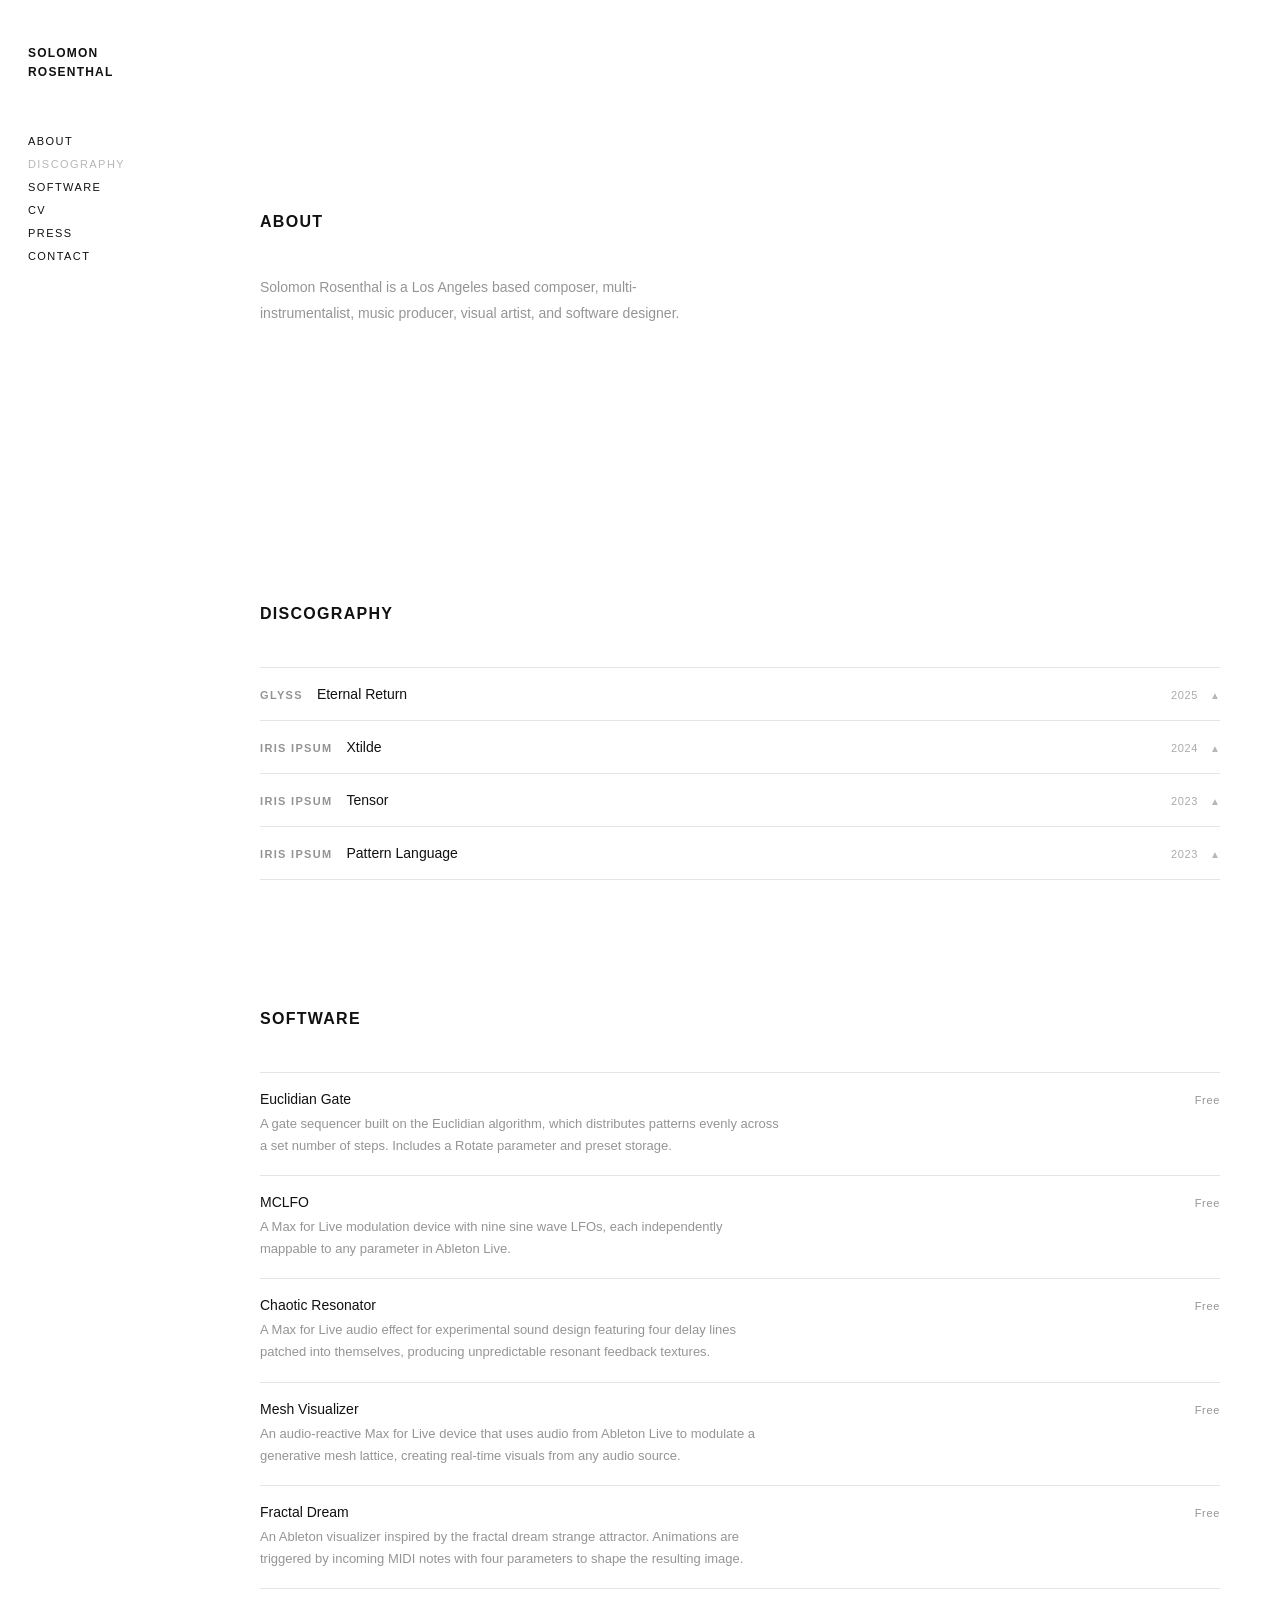
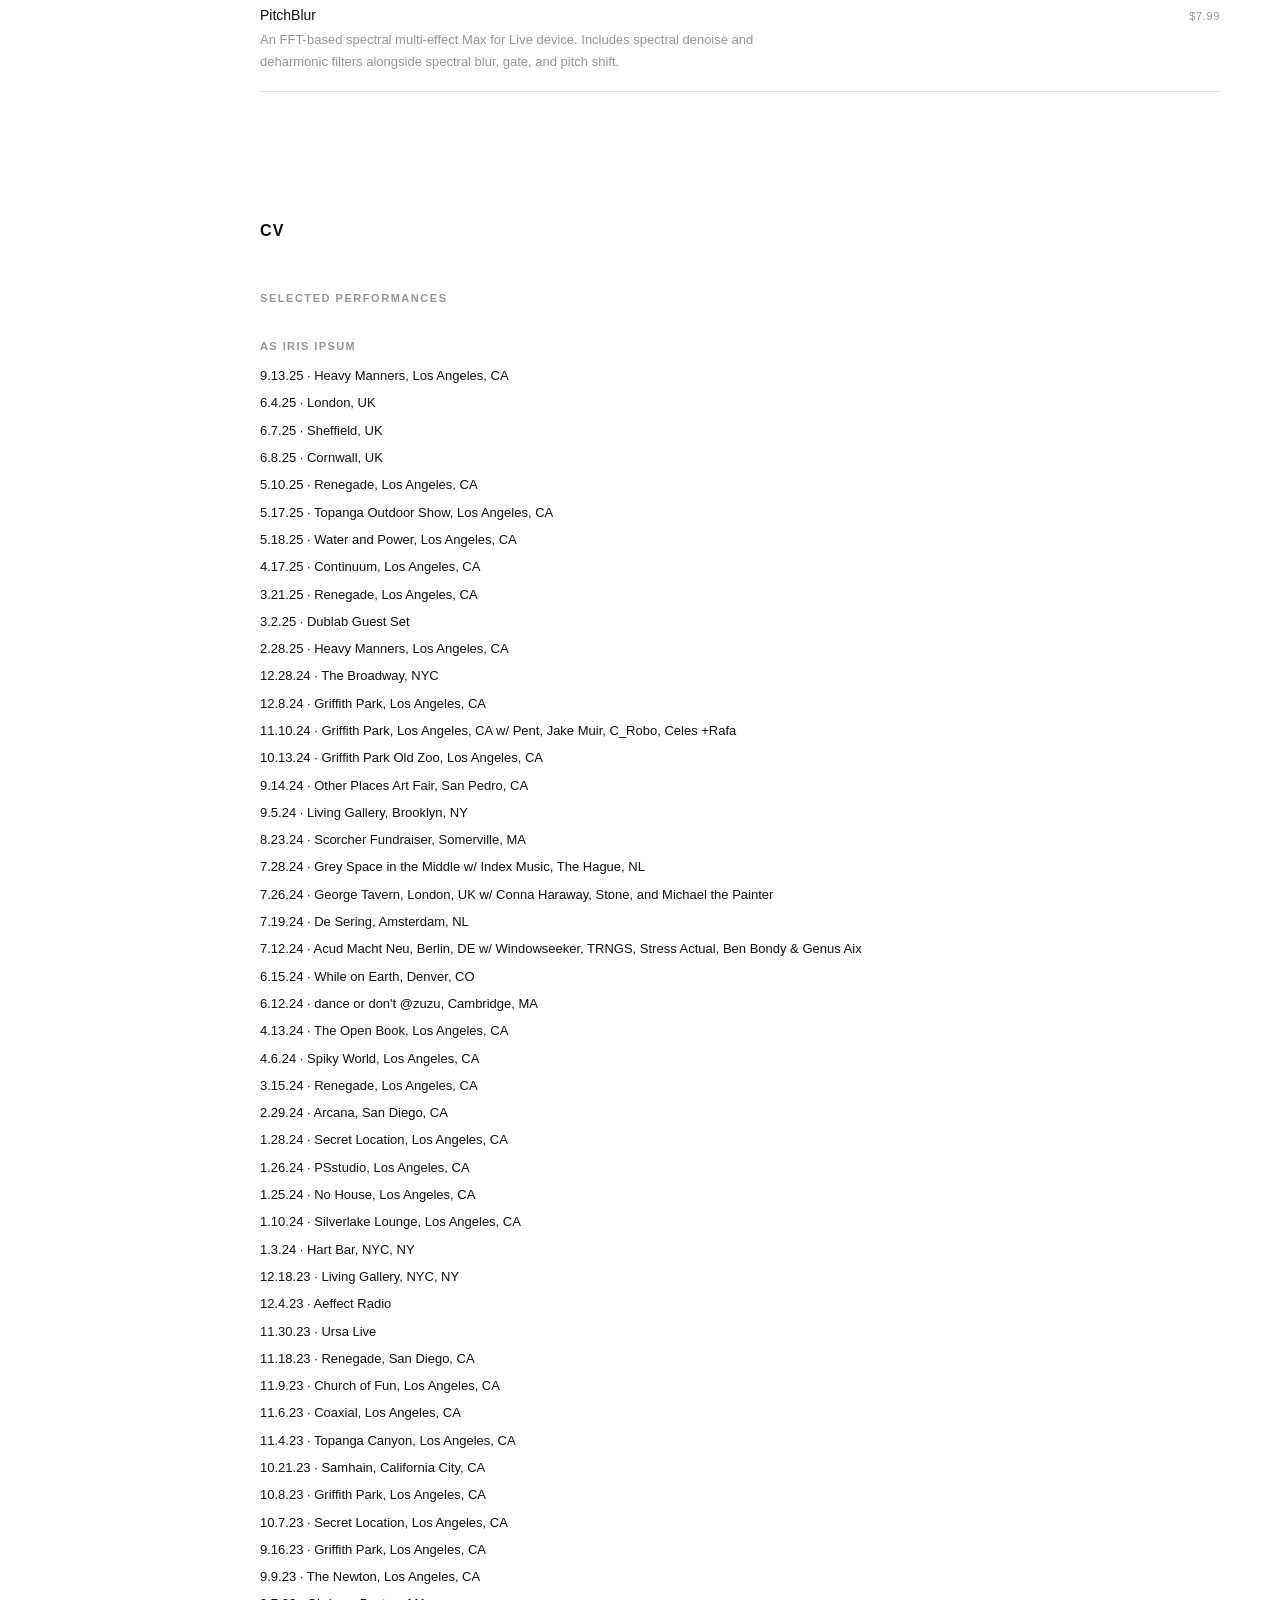
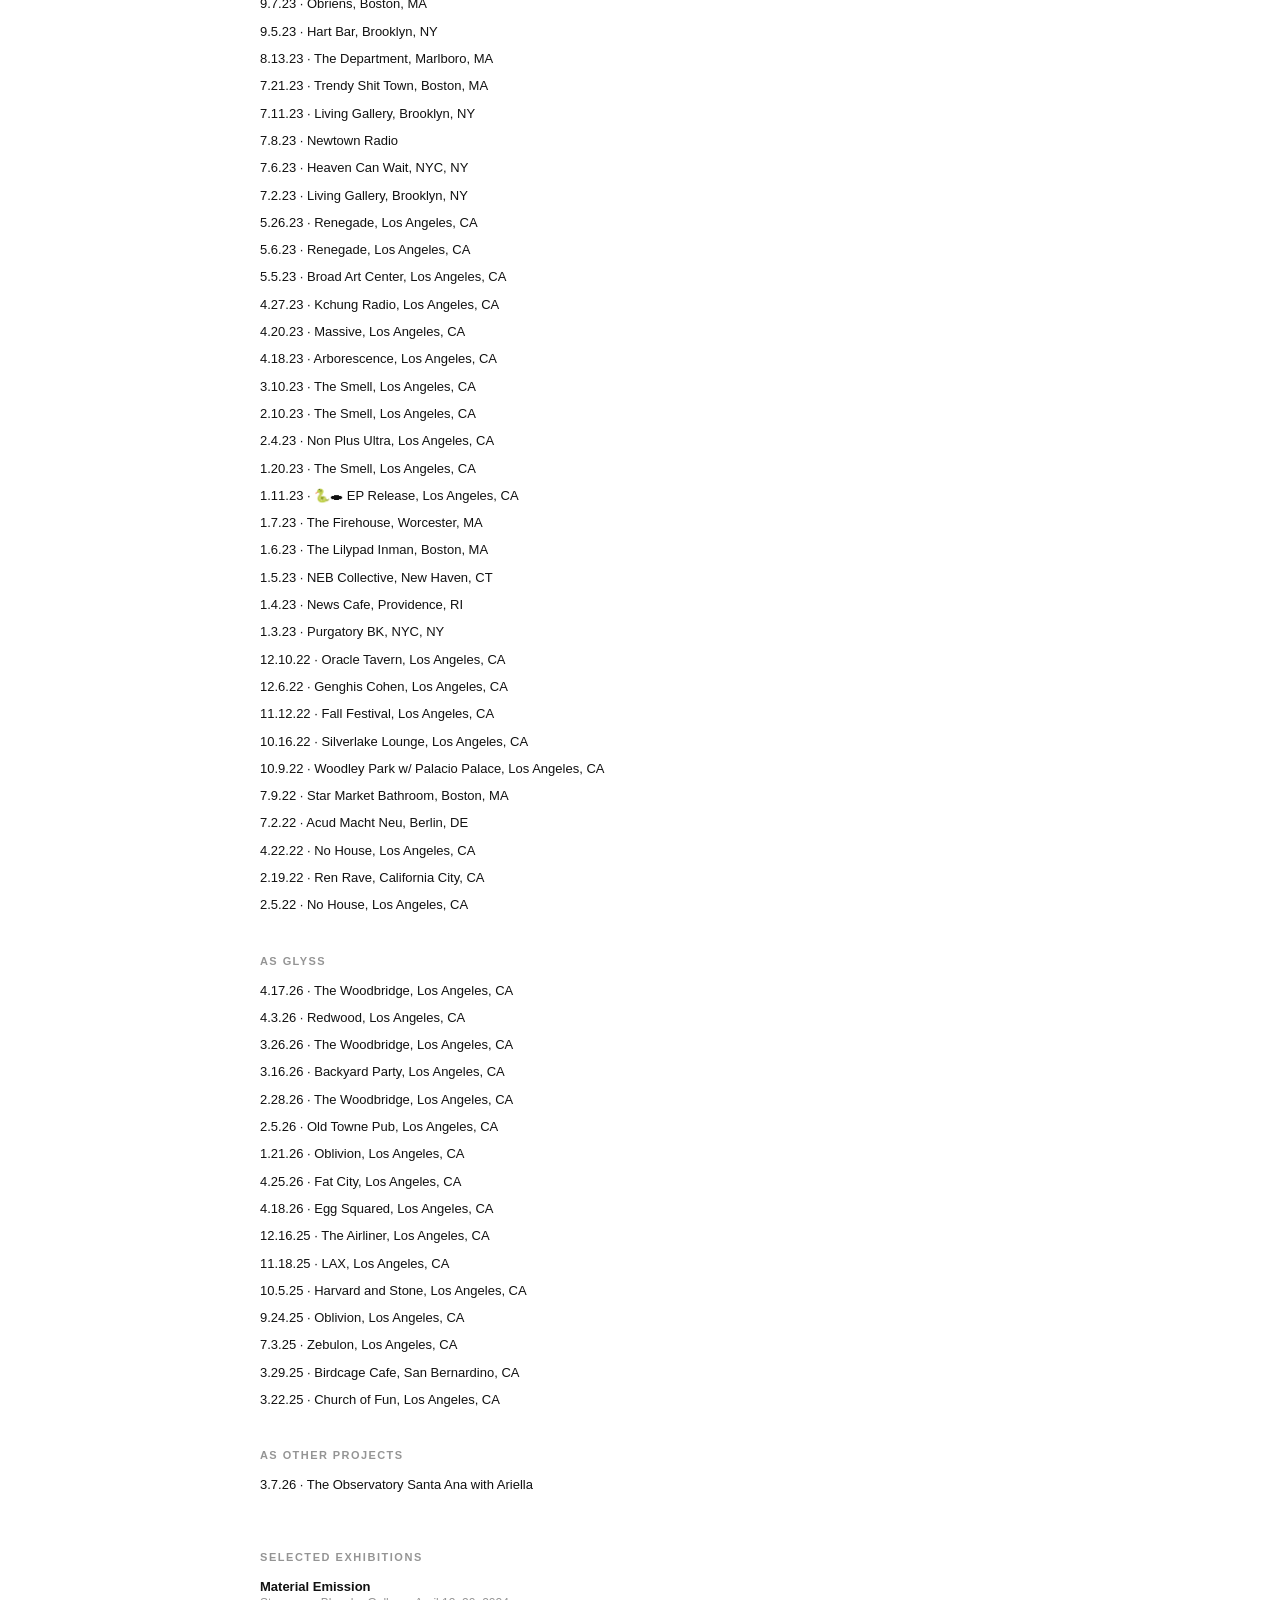
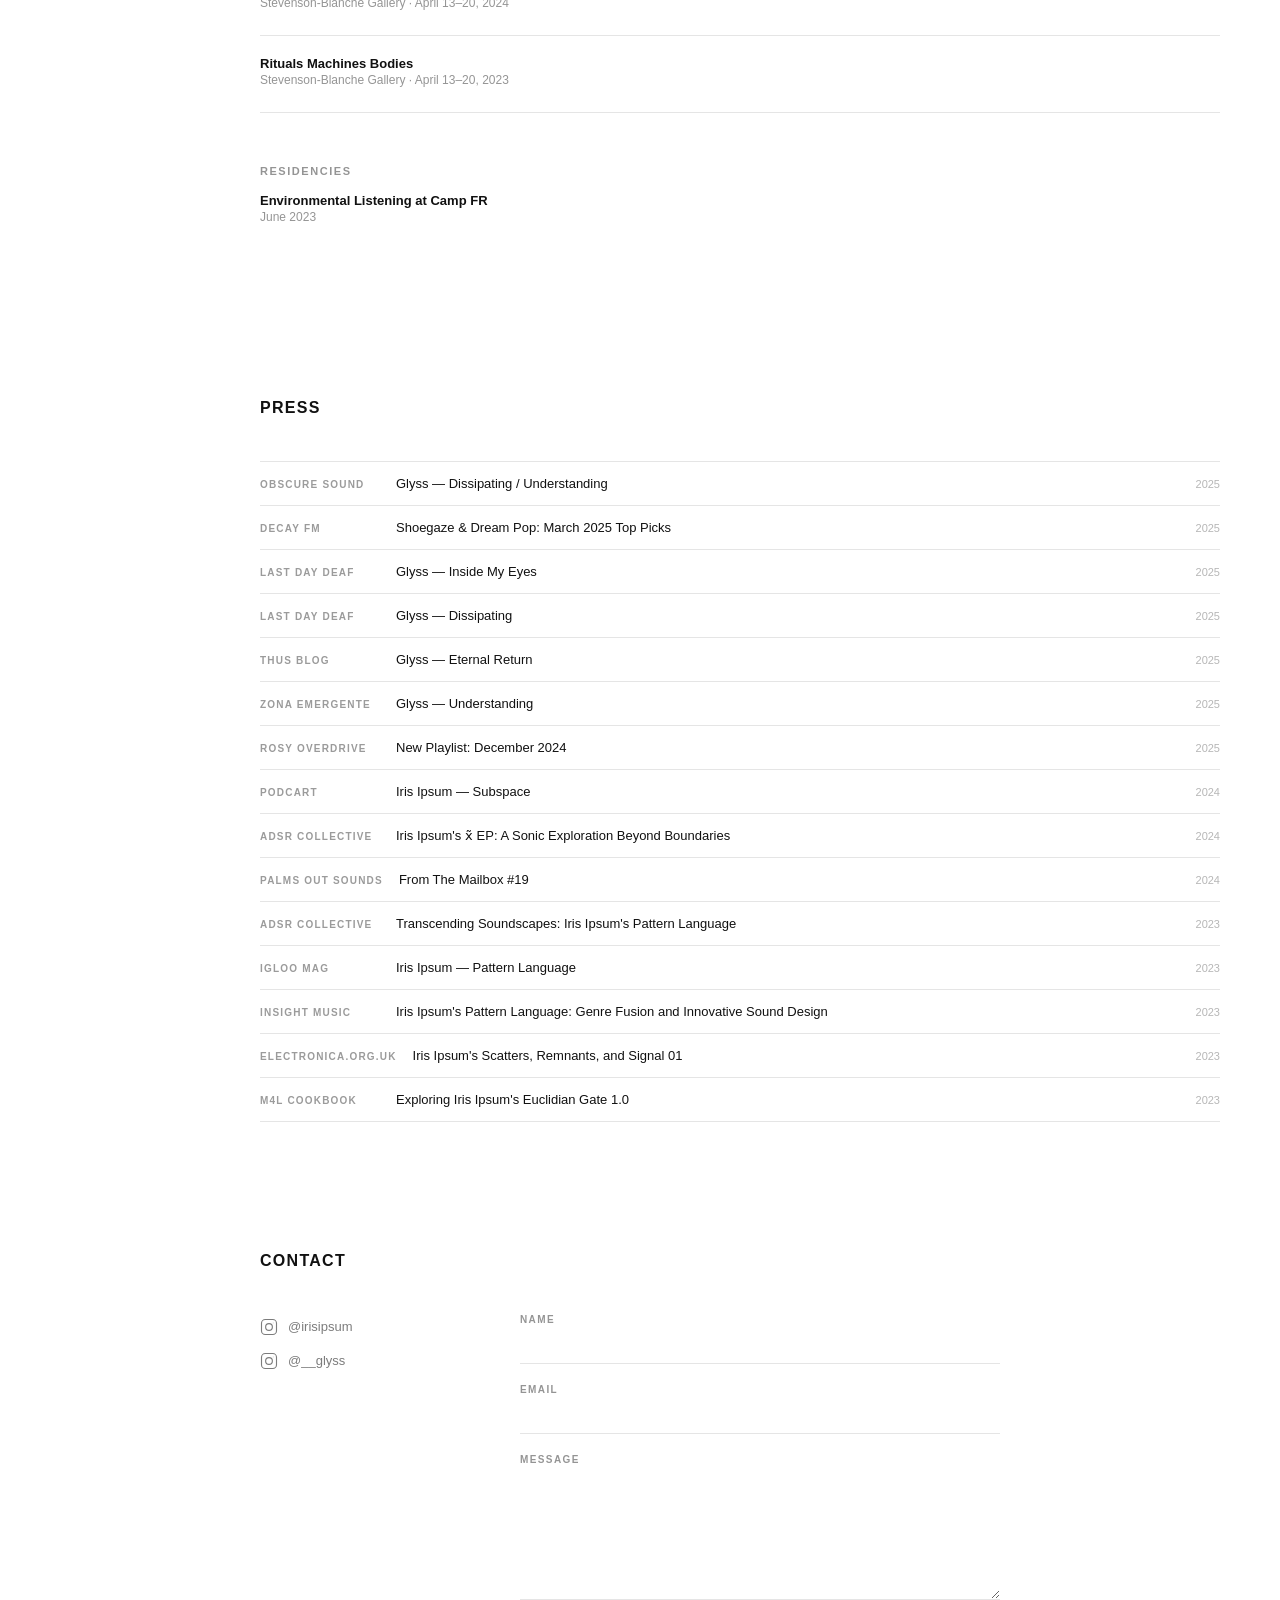
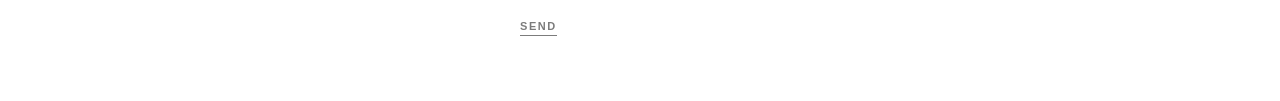
==== index.html @ 181a518e "Initial commit" ====
<!DOCTYPE html>
<html lang="en">
<head>
    <meta charset="UTF-8">
    <meta name="viewport" content="width=device-width, initial-scale=1.0">
    <title>Solomon Rosenthal</title>
    <link rel="stylesheet" href="style.css">
    <script src="https://cdnjs.cloudflare.com/ajax/libs/three.js/r128/three.min.js"></script>
    <script src="https://gumroad.com/js/gumroad.js" defer></script>
</head>
<body>

<div class="site">

    <!-- ── SIDEBAR ──────────────────────────────────── -->
    <aside class="sidebar">
        <div class="site-title">
            <a href="#home">Solomon<br>Rosenthal</a>
        </div>
        <nav class="site-nav">
            <a href="#home">About</a>
            <a href="#discography">Discography</a>
            <a href="#software">Software</a>
            <a href="#cv">CV</a>
            <a href="#press">Press</a>
            <a href="#contact">Contact</a>
        </nav>
    </aside>

    <!-- ── MAIN CONTENT ─────────────────────────────── -->
    <main class="content">

        <!-- HOME / ABOUT ────────────────────────────── -->
        <section id="home" class="section">
            <div class="home-intro">
                <span class="page-label">About</span>
                <p>Solomon Rosenthal is a Los Angeles based composer, multi-instrumentalist, music producer, visual artist, and software designer.</p>
            </div>
        </section>

        <!-- DISCOGRAPHY ──────────────────────────────── -->
        <section id="discography" class="section">
            <span class="page-label">Discography</span>

            <!--
            ═══════════════════════════════════════════════
              RELEASES
              ─────────────────────────────────────────────
              To add a release: copy one <li> block and
              update artist, title, year, and platform hrefs.
            ═══════════════════════════════════════════════ -->
            <ul class="release-list" id="release-list"></ul>
        </section>

        <!-- ARTWORK (commented out — re-enable when ready) -->
        <!--
        <section id="artwork" class="section">
            <span class="page-label">Artwork</span>
            <div id="gallery-container"></div>
        </section>
        -->

        <!-- SOFTWARE ─────────────────────────────────── -->
        <!--
        ═══════════════════════════════════════════════
          SOFTWARE / PLUGINS
          ─────────────────────────────────────────────
          To add a plugin: copy one <li> block and fill
          in the name, description, price, and Gumroad href.
          Price: use "Free" or "$X.XX"
        ═══════════════════════════════════════════════ -->
        <section id="software" class="section">
            <span class="page-label">Software</span>

            <ul class="product-list">
                <li class="product-item">
                    <div class="product-row">
                        <a class="product-link product-link-external" href="https://irisdevices.gumroad.com/l/euclidiangate" target="_blank" rel="noopener">Euclidian Gate</a>
                        <span class="product-price">Free</span>
                    </div>
                    <p class="product-desc">A gate sequencer built on the Euclidian algorithm, which distributes patterns evenly across a set number of steps. Includes a Rotate parameter and preset storage.</p>
                </li>
                <li class="product-item">
                    <div class="product-row">
                        <a class="product-link product-link-external" href="https://irisdevices.gumroad.com/l/MCLFO" target="_blank" rel="noopener">MCLFO</a>
                        <span class="product-price">Free</span>
                    </div>
                    <p class="product-desc">A Max for Live modulation device with nine sine wave LFOs, each independently mappable to any parameter in Ableton Live.</p>
                </li>
                <li class="product-item">
                    <div class="product-row">
                        <a class="product-link product-link-external" href="https://irisdevices.gumroad.com/l/chaoticresonator" target="_blank" rel="noopener">Chaotic Resonator</a>
                        <span class="product-price">Free</span>
                    </div>
                    <p class="product-desc">A Max for Live audio effect for experimental sound design featuring four delay lines patched into themselves, producing unpredictable resonant feedback textures.</p>
                </li>
                <li class="product-item">
                    <div class="product-row">
                        <a class="product-link product-link-external" href="https://irisdevices.gumroad.com/l/meshvisualizer" target="_blank" rel="noopener">Mesh Visualizer</a>
                        <span class="product-price">Free</span>
                    </div>
                    <p class="product-desc">An audio-reactive Max for Live device that uses audio from Ableton Live to modulate a generative mesh lattice, creating real-time visuals from any audio source.</p>
                </li>
                <li class="product-item">
                    <div class="product-row">
                        <a class="product-link product-link-external" href="https://irisdevices.gumroad.com/l/fractaldream" target="_blank" rel="noopener">Fractal Dream</a>
                        <span class="product-price">Free</span>
                    </div>
                    <p class="product-desc">An Ableton visualizer inspired by the fractal dream strange attractor. Animations are triggered by incoming MIDI notes with four parameters to shape the resulting image.</p>
                </li>
                <li class="product-item">
                    <div class="product-row">
                        <a class="product-link product-link-external" href="https://irisdevices.gumroad.com/l/pitchblur" target="_blank" rel="noopener">PitchBlur</a>
                        <span class="product-price">$7.99</span>
                    </div>
                    <p class="product-desc">An FFT-based spectral multi-effect Max for Live device. Includes spectral denoise and deharmonic filters alongside spectral blur, gate, and pitch shift.</p>
                </li>
            </ul>
        </section>

        <!-- CV ───────────────────────────────────────── -->
        <section id="cv" class="section">
            <span class="page-label">CV</span>

            <!-- EDUCATION (commented out — re-enable when ready) -->
            <!--
            <h2>Education</h2>
            <div class="cv-entry">
                <div class="cv-entry-head">California Institute of the Arts</div>
                <div class="cv-entry-sub">Valencia, CA · 2021–2025</div>
                <div class="cv-entry-body">Music Technology, Interaction, Intelligence and Design + Fine Art Double Major BFA</div>
            </div>
            -->

            <!-- WORK EXPERIENCE (commented out — re-enable when ready) -->
            <!--
            <h2>Work Experience</h2>
            <div class="cv-entry">
                <div class="cv-entry-head">California Institute of the Arts — Teaching Assistant</div>
                <div class="cv-entry-sub">September 2023 – Present</div>
                <div class="cv-entry-body">Assisted professors and taught classes related to music production, programming, and electrical engineering including Intro to Sound Production, Interface Design, and Intro to Computer Music.</div>
            </div>
            <div class="cv-entry">
                <div class="cv-entry-head">Oakwood Secondary School — Teacher</div>
                <div class="cv-entry-sub">September 2022 – January 2024</div>
                <div class="cv-entry-body">Taught two classes, Experiments in Audio-Visual Art and Electronic Music Making, with topics including Ableton Live production, video art, and electronics engineering.</div>
            </div>
            <div class="cv-entry">
                <div class="cv-entry-head">Iris Ipsum — Founder</div>
                <div class="cv-entry-sub">January 2020 – Present</div>
                <div class="cv-entry-body">Freelance audio programming and electrical engineering for audio software and hardware, with over 6,000 sales worldwide.</div>
            </div>
            <div class="cv-entry">
                <div class="cv-entry-head">Maryann Thompson Architects — Design Assistant</div>
                <div class="cv-entry-sub">January 2019 – September 2021</div>
                <div class="cv-entry-body">Aided in design for various architectural projects including the Brighton Community Pool and Olin College of Engineering President's Housing.</div>
            </div>
            -->


            <!-- SKILLS (commented out — re-enable when ready) -->
            <!--
            <h2>Skills</h2>
            <ul class="skills-list">
                <li>Music Production, Mixing and Mastering</li>
                <li>Audio Software Development with Max-MSP and C++ JUCE</li>
                <li>Web Development with HTML, CSS, and JavaScript</li>
                <li>Graphic Design and Media Development</li>
                <li>Embedded Electronics Engineering</li>
                <li>Architectural Design</li>
                <li>Digital Fabrication</li>
                <li>Construction</li>
                <li>MIG Welding</li>
                <li>Computer Aided Design (CAD)</li>
            </ul>
            -->

            <!-- PERFORMANCES -->
            <!--
            ═══════════════════════════════════════════════
              SELECTED PERFORMANCES
              ─────────────────────────────────────────────
              Three sub-groups: As Iris Ipsum / As Glyss /
              As Other Projects.
              To add a date: add a new <li> under the
              correct group. Format: MM.DD.YY · Venue, City
              To move entries between groups, cut/paste <li>s.
            ═══════════════════════════════════════════════ -->
            <h2>Selected Performances</h2>

            <!-- ── As Iris Ipsum ─────────────────────── -->
            <h3 class="perf-group-label">As Iris Ipsum</h3>
            <ul class="perf-list">
                <li>9.13.25 · Heavy Manners, Los Angeles, CA</li>
                <li>6.4.25 · London, UK</li>
                <li>6.7.25 · Sheffield, UK</li>
                <li>6.8.25 · Cornwall, UK</li>
                <li>5.10.25 · Renegade, Los Angeles, CA</li>
                <li>5.17.25 · Topanga Outdoor Show, Los Angeles, CA</li>
                <li>5.18.25 · Water and Power, Los Angeles, CA</li>
                <li>4.17.25 · Continuum, Los Angeles, CA</li>
                <li>3.21.25 · Renegade, Los Angeles, CA</li>
                <li>3.2.25 · Dublab Guest Set</li>
                <li>2.28.25 · Heavy Manners, Los Angeles, CA</li>
                <li>12.28.24 · The Broadway, NYC</li>
                <li>12.8.24 · Griffith Park, Los Angeles, CA</li>
                <li>11.10.24 · Griffith Park, Los Angeles, CA w/ Pent, Jake Muir, C_Robo, Celes +Rafa</li>
                <li>10.13.24 · Griffith Park Old Zoo, Los Angeles, CA</li>
                <li>9.14.24 · Other Places Art Fair, San Pedro, CA</li>
                <li>9.5.24 · Living Gallery, Brooklyn, NY</li>
                <li>8.23.24 · Scorcher Fundraiser, Somerville, MA</li>
                <li>7.28.24 · Grey Space in the Middle w/ Index Music, The Hague, NL</li>
                <li>7.26.24 · George Tavern, London, UK w/ Conna Haraway, Stone, and Michael the Painter</li>
                <li>7.19.24 · De Sering, Amsterdam, NL</li>
                <li>7.12.24 · Acud Macht Neu, Berlin, DE w/ Windowseeker, TRNGS, Stress Actual, Ben Bondy &amp; Genus Aix</li>
                <li>6.15.24 · While on Earth, Denver, CO</li>
                <li>6.12.24 · dance or don't @zuzu, Cambridge, MA</li>
                <li>4.13.24 · The Open Book, Los Angeles, CA</li>
                <li>4.6.24 · Spiky World, Los Angeles, CA</li>
                <li>3.15.24 · Renegade, Los Angeles, CA</li>
                <li>2.29.24 · Arcana, San Diego, CA</li>
                <li>1.28.24 · Secret Location, Los Angeles, CA</li>
                <li>1.26.24 · PSstudio, Los Angeles, CA</li>
                <li>1.25.24 · No House, Los Angeles, CA</li>
                <li>1.10.24 · Silverlake Lounge, Los Angeles, CA</li>
                <li>1.3.24 · Hart Bar, NYC, NY</li>
                <li>12.18.23 · Living Gallery, NYC, NY</li>
                <li>12.4.23 · Aeffect Radio</li>
                <li>11.30.23 · Ursa Live</li>
                <li>11.18.23 · Renegade, San Diego, CA</li>
                <li>11.9.23 · Church of Fun, Los Angeles, CA</li>
                <li>11.6.23 · Coaxial, Los Angeles, CA</li>
                <li>11.4.23 · Topanga Canyon, Los Angeles, CA</li>
                <li>10.21.23 · Samhain, California City, CA</li>
                <li>10.8.23 · Griffith Park, Los Angeles, CA</li>
                <li>10.7.23 · Secret Location, Los Angeles, CA</li>
                <li>9.16.23 · Griffith Park, Los Angeles, CA</li>
                <li>9.9.23 · The Newton, Los Angeles, CA</li>
                <li>9.7.23 · Obriens, Boston, MA</li>
                <li>9.5.23 · Hart Bar, Brooklyn, NY</li>
                <li>8.13.23 · The Department, Marlboro, MA</li>
                <li>7.21.23 · Trendy Shit Town, Boston, MA</li>
                <li>7.11.23 · Living Gallery, Brooklyn, NY</li>
                <li>7.8.23 · Newtown Radio</li>
                <li>7.6.23 · Heaven Can Wait, NYC, NY</li>
                <li>7.2.23 · Living Gallery, Brooklyn, NY</li>
                <li>5.26.23 · Renegade, Los Angeles, CA</li>
                <li>5.6.23 · Renegade, Los Angeles, CA</li>
                <li>5.5.23 · Broad Art Center, Los Angeles, CA</li>
                <li>4.27.23 · Kchung Radio, Los Angeles, CA</li>
                <li>4.20.23 · Massive, Los Angeles, CA</li>
                <li>4.18.23 · Arborescence, Los Angeles, CA</li>
                <li>3.10.23 · The Smell, Los Angeles, CA</li>
                <li>2.10.23 · The Smell, Los Angeles, CA</li>
                <li>2.4.23 · Non Plus Ultra, Los Angeles, CA</li>
                <li>1.20.23 · The Smell, Los Angeles, CA</li>
                <li>1.11.23 · 🐍🕳 EP Release, Los Angeles, CA</li>
                <li>1.7.23 · The Firehouse, Worcester, MA</li>
                <li>1.6.23 · The Lilypad Inman, Boston, MA</li>
                <li>1.5.23 · NEB Collective, New Haven, CT</li>
                <li>1.4.23 · News Cafe, Providence, RI</li>
                <li>1.3.23 · Purgatory BK, NYC, NY</li>
                <li>12.10.22 · Oracle Tavern, Los Angeles, CA</li>
                <li>12.6.22 · Genghis Cohen, Los Angeles, CA</li>
                <li>11.12.22 · Fall Festival, Los Angeles, CA</li>
                <li>10.16.22 · Silverlake Lounge, Los Angeles, CA</li>
                <li>10.9.22 · Woodley Park w/ Palacio Palace, Los Angeles, CA</li>
                <li>7.9.22 · Star Market Bathroom, Boston, MA</li>
                <li>7.2.22 · Acud Macht Neu, Berlin, DE</li>
                <li>4.22.22 · No House, Los Angeles, CA</li>
                <li>2.19.22 · Ren Rave, California City, CA</li>
                <li>2.5.22 · No House, Los Angeles, CA</li>
            </ul>

            <!-- ── As Glyss ──────────────────────────── -->
            <h3 class="perf-group-label">As Glyss</h3>
            <ul class="perf-list">
                <li>4.17.26 · The Woodbridge, Los Angeles, CA</li>
                <li>4.3.26 · Redwood, Los Angeles, CA</li>
                <li>3.26.26 · The Woodbridge, Los Angeles, CA</li>
                <li>3.16.26 · Backyard Party, Los Angeles, CA</li>
                <li>2.28.26 · The Woodbridge, Los Angeles, CA</li>
                <li>2.5.26 · Old Towne Pub, Los Angeles, CA</li>
                <li>1.21.26 · Oblivion, Los Angeles, CA</li>
                <li>4.25.26 · Fat City, Los Angeles, CA</li>
                <li>4.18.26 · Egg Squared, Los Angeles, CA</li>
                <li>12.16.25 · The Airliner, Los Angeles, CA</li>
                <li>11.18.25 · LAX, Los Angeles, CA</li>
                <li>10.5.25 · Harvard and Stone, Los Angeles, CA</li>
                <li>9.24.25 · Oblivion, Los Angeles, CA</li>
                <li>7.3.25 · Zebulon, Los Angeles, CA</li>
                <li>3.29.25 · Birdcage Cafe, San Bernardino, CA</li>
                <li>3.22.25 · Church of Fun, Los Angeles, CA</li>
            </ul>

            <!-- ── As Other Projects ─────────────────── -->
            <h3 class="perf-group-label">As Other Projects</h3>
            <ul class="perf-list">
                <li>3.7.26 · The Observatory Santa Ana with Ariella</li>
            </ul>


            <!-- EXHIBITIONS -->
            <h2>Selected Exhibitions</h2>
            <div class="cv-entry">
                <div class="cv-entry-head">Material Emission</div>
                <div class="cv-entry-sub">Stevenson-Blanche Gallery · April 13–20, 2024</div>
            </div>
            <div class="cv-entry">
                <div class="cv-entry-head">Rituals Machines Bodies</div>
                <div class="cv-entry-sub">Stevenson-Blanche Gallery · April 13–20, 2023</div>
            </div>

            <!-- RESIDENCIES -->
            <h2>Residencies</h2>
            <div class="cv-entry">
                <div class="cv-entry-head">Environmental Listening at Camp FR</div>
                <div class="cv-entry-sub">June 2023</div>
            </div>
        </section>

        <!-- PRESS ────────────────────────────────────── -->
        <section id="press" class="section">
            <span class="page-label">Press</span>

            <!--
            ═══════════════════════════════════════════════
              PRESS ITEMS
              ─────────────────────────────────────────────
              To add a press item: add an object to the
              pressItems array in the <script> below.
            ═══════════════════════════════════════════════ -->
            <ul class="press-list" id="press-list"></ul>
        </section>

        <!-- CONTACT ──────────────────────────────────── -->
        <section id="contact" class="section">
            <span class="page-label">Contact</span>

            <div class="contact-layout">

                <!-- Social links -->
                <div class="contact-social">
                    <a class="social-link" href="https://www.instagram.com/irisipsum" target="_blank" rel="noopener">
                        <svg class="social-icon" viewBox="0 0 24 24" fill="none" stroke="currentColor" stroke-width="1.5" stroke-linecap="round" stroke-linejoin="round" aria-hidden="true">
                            <rect x="2" y="2" width="20" height="20" rx="5" ry="5"/>
                            <circle cx="12" cy="12" r="4.5"/>
                            <circle cx="17.5" cy="6.5" r="0.5" fill="currentColor" stroke="none"/>
                        </svg>
                        <span>@irisipsum</span>
                    </a>
                    <a class="social-link" href="https://www.instagram.com/__glyss" target="_blank" rel="noopener">
                        <svg class="social-icon" viewBox="0 0 24 24" fill="none" stroke="currentColor" stroke-width="1.5" stroke-linecap="round" stroke-linejoin="round" aria-hidden="true">
                            <rect x="2" y="2" width="20" height="20" rx="5" ry="5"/>
                            <circle cx="12" cy="12" r="4.5"/>
                            <circle cx="17.5" cy="6.5" r="0.5" fill="currentColor" stroke="none"/>
                        </svg>
                        <span>@__glyss</span>
                    </a>
                </div>

                <!-- Contact form -->
                <!--
                ═══════════════════════════════════════════════
                  CONTACT FORM
                  ─────────────────────────────────────────────
                  Uses Formspree for submission. Replace
                  YOUR_FORM_ID with your ID from formspree.io.
                  Sign up free at https://formspree.io
                ═══════════════════════════════════════════════ -->
                <form class="contact-form" action="https://formspree.io/f/YOUR_FORM_ID" method="POST">
                    <div class="form-group">
                        <label class="form-label" for="contact-name">Name</label>
                        <input class="form-input" type="text" id="contact-name" name="name" autocomplete="name" required>
                    </div>
                    <div class="form-group">
                        <label class="form-label" for="contact-email">Email</label>
                        <input class="form-input" type="email" id="contact-email" name="email" autocomplete="email" required>
                    </div>
                    <div class="form-group">
                        <label class="form-label" for="contact-message">Message</label>
                        <textarea class="form-input form-textarea" id="contact-message" name="message" rows="5" required></textarea>
                    </div>
                    <button class="form-submit" type="submit">Send</button>
                </form>

            </div>
        </section>

        <!-- HARDWARE (commented out — re-enable when ready) -->
        <!--
        <section id="hardware" class="section">
            <span class="page-label">Hardware</span>

            <div class="cv-entry-head">Nunchuck Controller</div>
            <div class="hardware-project">
                <img src="../NunchuckAssets/nunchuckPromo.png" alt="Nunchuck Controller">
                <p class="hardware-desc">
                    A homemade Wii Nunchuck MIDI adapter that converts sensor data from Wii Nunchucks — joystick, two buttons, and accelerometer (motion sensor) — into MIDI CC messages that can be directly mapped to parameters in any music software.
                </p>
            </div>
        </section>
        -->

        <!-- ABOUT (commented out — re-enable when ready) -->
        <!--
        <section id="about" class="section">
            <span class="page-label">About</span>

            <p class="about-text">
                Solomon Rosenthal (also known as Iris Ipsum and Glyss) is a Los Angeles based musician, visual artist, and software designer.
            </p>
        </section>
        -->

    </main>
</div><!-- /.site -->

<!-- ── LIGHTBOX ──────────────────────────────────────── -->
<div class="lightbox" id="lightbox">
    <button class="lightbox-close" id="lb-close">close</button>
    <button class="lightbox-prev" id="lb-prev">&#8592;</button>
    <img class="lightbox-img" id="lightbox-img" src="" alt="">
    <button class="lightbox-next" id="lb-next">&#8594;</button>
</div>

<!-- ── THREE.JS CANVAS ───────────────────────────────── -->
<div id="background"></div>


<!-- ══════════════════════════════════════════════════════
     SCRIPTS
     ══════════════════════════════════════════════════════ -->
<script>

/* ═══════════════════════════════════════════════════════
   MUSIC — RELEASE DATA
   ───────────────────────────────────────────────────────
   To add a release: add an object to the array below.
   For each platform link, update the "url" field.
   Platforms: Spotify, Apple Music, SoundCloud, Bandcamp
═══════════════════════════════════════════════════════ */
const releases = [
    {
        artist: "Glyss",
        title: "Eternal Return",
        year: "2025",
        labels: [
            { name: "Pleasure Tapes", url: "https://pleasuretapes.bandcamp.com" },
            { name: "Candlepin Records", url: "https://candlepinrecords.bandcamp.com" },
        ],
        platforms: [
            { name: "Spotify",      logo: "../Assets/SpotifyLogo.png",    url: "https://open.spotify.com/artist/3bK04B0wXXWXF1VIvtFEh2" },
            { name: "Apple Music",  logo: "../Assets/AppleMusicLogo.png", url: "https://music.apple.com/us/artist/iris-ipsum/1662032116" },
            { name: "Bandcamp",     logo: "../Assets/bandcamp-logo.svg",  url: "https://irisipsum.bandcamp.com/" },
            { name: "SoundCloud",   logo: "../Assets/SoundcloudLogo.png", url: "https://soundcloud.com/irisipsum" },
        ]
    },
    {
        artist: "Iris Ipsum",
        title: "Xtilde",
        year: "2024",
        labels: [
            { name: "Satellite Era", url: "https://sat-era.bandcamp.com" },
        ],
        platforms: [
            { name: "Spotify",      logo: "../Assets/SpotifyLogo.png",    url: "https://open.spotify.com/artist/3bK04B0wXXWXF1VIvtFEh2" },
            { name: "Apple Music",  logo: "../Assets/AppleMusicLogo.png", url: "https://music.apple.com/us/artist/iris-ipsum/1662032116" },
            { name: "Bandcamp",     logo: "../Assets/bandcamp-logo.svg",  url: "https://irisipsum.bandcamp.com/" },
            { name: "SoundCloud",   logo: "../Assets/SoundcloudLogo.png", url: "https://soundcloud.com/irisipsum" },
        ]
    },
    {
        artist: "Iris Ipsum",
        title: "Tensor",
        year: "2023",
        labels: [],
        platforms: [
            { name: "Spotify",      logo: "../Assets/SpotifyLogo.png",    url: "https://open.spotify.com/artist/3bK04B0wXXWXF1VIvtFEh2" },
            { name: "Apple Music",  logo: "../Assets/AppleMusicLogo.png", url: "https://music.apple.com/us/artist/iris-ipsum/1662032116" },
            { name: "Bandcamp",     logo: "../Assets/bandcamp-logo.svg",  url: "https://irisipsum.bandcamp.com/" },
            { name: "SoundCloud",   logo: "../Assets/SoundcloudLogo.png", url: "https://soundcloud.com/irisipsum" },
        ]
    },
    {
        artist: "Iris Ipsum",
        title: "Pattern Language",
        year: "2023",
        labels: [
            { name: "Touched Music", url: "https://touched.bandcamp.com" },
        ],
        platforms: [
            { name: "Spotify",      logo: "../Assets/SpotifyLogo.png",    url: "https://open.spotify.com/artist/3bK04B0wXXWXF1VIvtFEh2" },
            { name: "Apple Music",  logo: "../Assets/AppleMusicLogo.png", url: "https://music.apple.com/us/artist/iris-ipsum/1662032116" },
            { name: "Bandcamp",     logo: "../Assets/bandcamp-logo.svg",  url: "https://irisipsum.bandcamp.com/" },
            { name: "SoundCloud",   logo: "../Assets/SoundcloudLogo.png", url: "https://soundcloud.com/irisipsum" },
        ]
    },
];

/* ── Render release list ──────────────────────────── */
const releaseList = document.getElementById('release-list');

releases.forEach((release, i) => {
    const li = document.createElement('li');
    li.className = 'release-item';

    // Build label links HTML (only if labels exist)
    const labelHTML = release.labels && release.labels.length
        ? `<div class="release-labels">
               ${release.labels.map(l =>
                   `<a class="release-label-link" href="${l.url}" target="_blank" rel="noopener">${l.name}</a>`
               ).join('<span class="release-label-sep">/</span>')}
           </div>`
        : '';

    // Build platform links HTML
    const platformLinks = release.platforms.map(p =>
        `<a class="platform-link" href="${p.url}" target="_blank" rel="noopener">
            <img src="${p.logo}" alt="${p.name}">
            <span>${p.name}</span>
        </a>`
    ).join('');

    li.innerHTML = `
        <button class="release-toggle" aria-expanded="false">
            <span class="release-meta">
                <span class="release-artist">${release.artist}</span>
                <span class="release-title">${release.title}</span>
            </span>
            <span class="release-year">${release.year}</span>
            <span class="release-arrow">&#9650;</span>
        </button>
        <div class="release-platforms">
            ${labelHTML}
            ${platformLinks}
        </div>
    `;

    const toggle = li.querySelector('.release-toggle');
    toggle.addEventListener('click', () => {
        const isOpen = li.classList.contains('open');
        // Close all others
        releaseList.querySelectorAll('.release-item.open').forEach(el => {
            el.classList.remove('open');
            el.querySelector('.release-toggle').setAttribute('aria-expanded', 'false');
        });
        if (!isOpen) {
            li.classList.add('open');
            toggle.setAttribute('aria-expanded', 'true');
        }
    });

    releaseList.appendChild(li);
});


/* ═══════════════════════════════════════════════════════
   ARTWORK — GALLERY DATA
   ───────────────────────────────────────────────────────
   To add a new image: add { src: "path" } to an
   exhibition's images array.

   To add a new exhibition: copy the object block and
   add it to the exhibitions array.
═══════════════════════════════════════════════════════ */
const exhibitions = [
    {
        title: "Material Emission",
        venue: "Stevenson Blanche Gallery",
        dates: "April 13–20, 2024",
        images: [
            { src: "../ArtImages/IMG_8044.jpeg" },
            { src: "../ArtImages/IMG_8085.jpeg" },
            { src: "../ArtImages/IMG_8093.jpeg" },
            { src: "../ArtImages/IMG_8095.jpeg" },
            { src: "../ArtImages/IMG_8101.jpeg" },
            { src: "../ArtImages/IMG_8107.jpeg" },
            { src: "../ArtImages/IMG_8109.jpeg" },
            { src: "../ArtImages/IMG_8117.jpeg" },
            { src: "../ArtImages/IMG_8128.jpeg" },
            { src: "../ArtImages/IMG_8134.jpeg" },
            { src: "../ArtImages/IMG_8137.jpeg" },
            { src: "../ArtImages/IMG_8141.jpeg" },
        ]
    },
    // ── Add more exhibitions below ───────────────────
    // {
    //     title: "Exhibition Title",
    //     venue: "Gallery Name",
    //     dates: "Month DD–DD, YYYY",
    //     images: [
    //         { src: "../ArtImages/your-image.jpeg" },
    //     ]
    // },
];

/* ── Render galleries ──────────────────────────────── */
// Guard: galleryContainer is null when artwork section is commented out.
// Wrap in a check so a missing element never crashes the rest of the page.
const galleryContainer = document.getElementById('gallery-container');
let allImages = [];

if (galleryContainer) {
    exhibitions.forEach(show => {
        const section = document.createElement('div');
        section.className = 'gallery-show';

        const title = document.createElement('div');
        title.className = 'gallery-show-title';
        title.textContent = show.title;

        const meta = document.createElement('div');
        meta.className = 'gallery-show-meta';
        meta.textContent = show.venue + ' · ' + show.dates;

        const grid = document.createElement('div');
        grid.className = 'gallery-grid';

        show.images.forEach(imgData => {
            const globalIndex = allImages.length;
            allImages.push(imgData.src);
            const img = document.createElement('img');
            img.src = imgData.src;
            img.alt = '';
            img.dataset.index = globalIndex;
            img.addEventListener('click', () => openLightbox(globalIndex));
            grid.appendChild(img);
        });

        section.appendChild(title);
        section.appendChild(meta);
        section.appendChild(grid);
        galleryContainer.appendChild(section);
    });
}

/* ── Lightbox ──────────────────────────────────────── */
let currentIndex = 0;
const lightbox = document.getElementById('lightbox');
const lbImg    = document.getElementById('lightbox-img');

function openLightbox(index) {
    currentIndex = index;
    lbImg.src = allImages[currentIndex];
    lightbox.classList.add('open');
}
function closeLightbox() { lightbox.classList.remove('open'); }
function prev() {
    currentIndex = (currentIndex - 1 + allImages.length) % allImages.length;
    lbImg.src = allImages[currentIndex];
}
function next() {
    currentIndex = (currentIndex + 1) % allImages.length;
    lbImg.src = allImages[currentIndex];
}

document.getElementById('lb-close').addEventListener('click', closeLightbox);
document.getElementById('lb-prev').addEventListener('click', prev);
document.getElementById('lb-next').addEventListener('click', next);
lightbox.addEventListener('click', e => { if (e.target === lightbox) closeLightbox(); });
document.addEventListener('keydown', e => {
    if (!lightbox.classList.contains('open')) return;
    if (e.key === 'ArrowLeft')  prev();
    if (e.key === 'ArrowRight') next();
    if (e.key === 'Escape')     closeLightbox();
});


/* ═══════════════════════════════════════════════════════
   PRESS — DATA
   ───────────────────────────────────────────────────────
   To add a press item: add an object to the array.
   Fields: publication, title, url, year
═══════════════════════════════════════════════════════ */
const pressItems = [
    {
        publication: "Obscure Sound",
        title: "Glyss — Dissipating / Understanding",
        url: "https://www.obscuresound.com/2025/03/glyss-dissipating-understanding/",
        year: "2025"
    },
    {
        publication: "Decay FM",
        title: "Shoegaze & Dream Pop: March 2025 Top Picks",
        url: "https://decayfm.com/chart/shoegaze-and-dream-pop-march-2025s-top-listener-picks/",
        year: "2025"
    },
    {
        publication: "Last Day Deaf",
        title: "Glyss — Inside My Eyes",
        url: "https://lastdaydeaf.com/listening-now-glyss-inside-my-eyes/",
        year: "2025"
    },
    {
        publication: "Last Day Deaf",
        title: "Glyss — Dissipating",
        url: "https://lastdaydeaf.com/listening-now-glyss-dissipating/",
        year: "2025"
    },
    {
        publication: "Thus Blog",
        title: "Glyss — Eternal Return",
        url: "https://thusblog.com/blog/glyss-eternal-return",
        year: "2025"
    },
    {
        publication: "Zona Emergente",
        title: "Glyss — Understanding",
        url: "https://www.zonaemergente.com/2025/01/glyss-understanding.html",
        year: "2025"
    },
    {
        publication: "Rosy Overdrive",
        title: "New Playlist: December 2024",
        url: "https://rosyoverdrive.com/2025/01/06/new-playlist-december-2024/",
        year: "2025"
    },
    {
        publication: "Podcart",
        title: "Iris Ipsum — Subspace",
        url: "https://podcart.co/iris-ipsum-subspace/",
        year: "2024"
    },
    {
        publication: "ADSR Collective",
        title: "Iris Ipsum's x̃ EP: A Sonic Exploration Beyond Boundaries",
        url: "https://www.adsrcollective.com/en/latest-news-blog/2024/5/9/iris-ipsums-xtilde-ep-a-sonic-exploration-beyond-boundaries",
        year: "2024"
    },
    {
        publication: "Palms Out Sounds",
        title: "From The Mailbox #19",
        url: "https://www.palmsout.net/2024/from-the-mailbox-19/",
        year: "2024"
    },
    {
        publication: "ADSR Collective",
        title: "Transcending Soundscapes: Iris Ipsum's Pattern Language",
        url: "https://www.adsrcollective.com/en/latest-news-blog/2023/10/25/transcending-soundscapes-iris-ipsums-pattern-language",
        year: "2023"
    },
    {
        publication: "Igloo Mag",
        title: "Iris Ipsum — Pattern Language",
        url: "https://igloomag.com/reviews/iris-ipsum-pattern-language-touched-music",
        year: "2023"
    },
    {
        publication: "Insight Music",
        title: "Iris Ipsum's Pattern Language: Genre Fusion and Innovative Sound Design",
        url: "https://insightmusic.co/iris-ipsums-pattern-language-genre-fusion-and-innovative-sound-design/",
        year: "2023"
    },
    {
        publication: "Electronica.org.uk",
        title: "Iris Ipsum's Scatters, Remnants, and Signal 01",
        url: "https://electronica.org.uk/blog/iris-ipsums-scatters-remnants-and-signal-01-an-introspective-journey-through-idm/",
        year: "2023"
    },
    {
        publication: "M4L Cookbook",
        title: "Exploring Iris Ipsum's Euclidian Gate 1.0",
        url: "https://lame.buanzo.org/max4live_blog/unleashing-rhythmic-patterns-exploring-iris-ipsum-euclidian-gate-10-in-ableton-live.html",
        year: "2023"
    },
];

/* ── Render press list ─────────────────────────────── */
const pressList = document.getElementById('press-list');

pressItems.forEach(item => {
    const li = document.createElement('li');
    li.innerHTML = `
        <a href="${item.url}" target="_blank" rel="noopener">
            <span class="press-publication">${item.publication}</span>
            <span class="press-title">${item.title}</span>
            <span class="press-year">${item.year}</span>
        </a>
    `;
    pressList.appendChild(li);
});


/* ═══════════════════════════════════════════════════════
   NAV — ACTIVE STATE ON SCROLL
═══════════════════════════════════════════════════════ */
const navLinks  = document.querySelectorAll('.site-nav a');
const pageSections = document.querySelectorAll('section[id]');

function updateActiveNav() {
    const mid = window.innerHeight / 2;
    let activeId = null;

    pageSections.forEach(s => {
        const rect = s.getBoundingClientRect();
        if (rect.top <= mid && rect.bottom >= mid) {
            activeId = s.id;
        }
    });

    navLinks.forEach(link => {
        link.classList.toggle('active', !!activeId && link.getAttribute('href') === `#${activeId}`);
    });
}

window.addEventListener('scroll', updateActiveNav, { passive: true });
updateActiveNav();


/* ═══════════════════════════════════════════════════════
   THREE.JS — SCROLL-DRIVEN BACKGROUND SHAPES
   ───────────────────────────────────────────────────────
   Each section has its own 3D shape. As you scroll into
   a section the shape rises up from the bottom of the
   screen, stays near centre while you're mid-section,
   then drifts off the top as you scroll away.

   All shapes track their scroll position every frame
   (even when invisible), so there is never a sudden jump
   when a new shape becomes active.
═══════════════════════════════════════════════════════ */
const scene = new THREE.Scene();
scene.background = new THREE.Color(0xffffff);

const camera = new THREE.PerspectiveCamera(60, innerWidth / innerHeight, 0.1, 1000);
camera.position.z = 5;

const renderer = new THREE.WebGLRenderer({ antialias: true });
renderer.setSize(innerWidth, innerHeight);
document.getElementById('background').appendChild(renderer.domElement);

/* ── One mesh per section (matches DOM order) ───────── */
const sectionGeos = [
    new THREE.BoxGeometry(2, 2, 2),                  // home
    new THREE.CylinderGeometry(1, 1, 3, 32),         // discography
    new THREE.SphereGeometry(1.5, 32, 32),           // software
    new THREE.BoxGeometry(3.5, 2, 1.5),              // cv
    new THREE.OctahedronGeometry(1.7, 0),            // press
    new THREE.TorusGeometry(1.4, 0.35, 16, 100),     // contact
];

const meshes = sectionGeos.map(geo => {
    const m = new THREE.Mesh(geo, new THREE.MeshBasicMaterial({
        color: 0xe8e8e8,
        transparent: true,
        opacity: 0
    }));
    scene.add(m);
    return m;
});

// Each shape's Y is driven directly by how far its section's centre
// is from the viewport centre — no lerping, no visibility toggling.
// Shapes scroll in from below, sit at Y=0 while the section is centred,
// then drift off through the top as you scroll past.
(function animate() {
    requestAnimationFrame(animate);

    const vh     = window.innerHeight;
    const travel = 5;   // Three.js units traversed per viewport height of scroll
    const fade   = 0.6; // sections within ±0.6 vh of centre are visible

    meshes.forEach((m, i) => {
        const rect = pageSections[i].getBoundingClientRect();
        const norm = (rect.top + rect.height / 2 - vh / 2) / vh;

        // Y: positive norm (section below) → shape below; negative (above) → shape above
        m.position.y = -norm * travel;

        // Opacity fades to 0 once the section centre is more than `fade` vh away
        m.material.opacity = Math.max(0, 1 - Math.abs(norm) / fade);

        // Keep all shapes spinning so they're already moving when they arrive
        m.rotation.x += 0.005;
        m.rotation.y += 0.007;
    });

    renderer.render(scene, camera);
})();

window.addEventListener('resize', () => {
    camera.aspect = innerWidth / innerHeight;
    camera.updateProjectionMatrix();
    renderer.setSize(innerWidth, innerHeight);
});

/* ── PERFORMANCE LIST — SEE MORE / SEE LESS ─────────── */
(function initPerfToggles() {
    const LIMIT = 5; // entries visible by default per group

    document.querySelectorAll('.perf-list').forEach(list => {
        const items = Array.from(list.querySelectorAll('li'));
        if (items.length <= LIMIT) return; // nothing to hide

        // Hide items beyond the limit
        items.forEach((item, i) => {
            if (i >= LIMIT) item.classList.add('perf-hidden');
        });

        // Build the toggle button
        const btn = document.createElement('button');
        btn.className = 'perf-toggle';
        btn.textContent = 'See more';
        let expanded = false;

        btn.addEventListener('click', () => {
            expanded = !expanded;
            items.forEach((item, i) => {
                if (i >= LIMIT) item.classList.toggle('perf-hidden', !expanded);
            });
            btn.textContent = expanded ? 'See less' : 'See more';
        });

        list.after(btn);
    });
})();

</script>
</body>
</html>
---- style.css ----
/* ─────────────────────────────────────────────────────── */
/*  Solomon Rosenthal — v3  (single-page scroll)           */
/* ─────────────────────────────────────────────────────── */

:root {
    --sidebar-width: 200px;
    --font: "Helvetica Neue", Helvetica, Arial, sans-serif;
    --text: #111;
    --bg: #fff;
    --muted: rgba(0, 0, 0, 0.42);
    --border: rgba(0, 0, 0, 0.1);
}

html {
    scroll-behavior: smooth;
}

*, *::before, *::after {
    box-sizing: border-box;
    margin: 0;
    padding: 0;
}

body {
    font-family: var(--font);
    background: var(--bg);
    color: var(--text);
}

/* ── THREE.JS BACKGROUND ─────────────────────────────── */
#background {
    position: fixed;
    inset: 0;
    z-index: -1;
    pointer-events: none;
}

/* ── LAYOUT ──────────────────────────────────────────── */
.site {
    display: flex;
}

/* ── SIDEBAR ─────────────────────────────────────────── */
.sidebar {
    position: fixed;
    top: 0;
    left: 0;
    width: var(--sidebar-width);
    height: 100vh;
    padding: 44px 28px;
    display: flex;
    flex-direction: column;
    z-index: 10;
}

.site-title {
    font-size: 12px;
    font-weight: 600;
    letter-spacing: 0.1em;
    text-transform: uppercase;
    line-height: 1.6;
    margin-bottom: 48px;
}

.site-title a {
    text-decoration: none;
    color: var(--text);
}

.site-nav {
    display: flex;
    flex-direction: column;
    gap: 1px;
}

.site-nav a {
    font-size: 11px;
    font-weight: 500;
    letter-spacing: 0.13em;
    text-transform: uppercase;
    color: var(--text);
    text-decoration: none;
    padding: 5px 0;
    opacity: 0.3;
    transition: opacity 0.2s;
}

.site-nav a:hover,
.site-nav a.active {
    opacity: 1;
}

/* ── MAIN CONTENT ────────────────────────────────────── */
.content {
    margin-left: var(--sidebar-width);
    padding: 0 60px;
    width: 100%;
}

/* ── SECTIONS ────────────────────────────────────────── */
.section {
    padding: 65px 0;
}

.section + .section {
    border-top: none;
}

#home.section {
    min-height: 60vh;
    display: flex;
    align-items: center;
    padding: 100px 0;
}

/* ── TYPOGRAPHY ──────────────────────────────────────── */
.page-label {
    font-size: 16px;
    font-weight: 700;
    letter-spacing: 0.08em;
    text-transform: uppercase;
    color: var(--text);
    margin-bottom: 44px;
    display: block;
}

h2 {
    font-size: 11px;
    font-weight: 600;
    letter-spacing: 0.14em;
    text-transform: uppercase;
    color: var(--muted);
    margin-bottom: 16px;
    margin-top: 52px;
}

h2:first-child { margin-top: 0; }

p {
    font-size: 14px;
    line-height: 1.75;
}

a { color: var(--text); }

/* ── HOME ────────────────────────────────────────────── */
.home-intro {
    max-width: 440px;
}

.home-intro p {
    font-size: 14px;
    line-height: 1.85;
    color: var(--muted);
}

/* ── MUSIC / RELEASES ────────────────────────────────── */
.release-list {
    list-style: none;
    margin-top: 8px;
}

.release-item {
    border-bottom: 1px solid var(--border);
}

.release-item:first-child {
    border-top: 1px solid var(--border);
}

.release-toggle {
    width: 100%;
    background: none;
    border: none;
    cursor: pointer;
    font-family: var(--font);
    color: var(--text);
    display: flex;
    align-items: baseline;
    justify-content: space-between;
    padding: 18px 0;
    text-align: left;
    gap: 12px;
}

.release-toggle:hover .release-title {
    opacity: 0.6;
}

.release-meta {
    display: flex;
    align-items: baseline;
    gap: 14px;
    flex: 1;
}

.release-artist {
    font-size: 11px;
    font-weight: 600;
    letter-spacing: 0.12em;
    text-transform: uppercase;
    opacity: 0.45;
}

.release-title {
    font-size: 14px;
    font-weight: 500;
    transition: opacity 0.2s;
}

.release-year {
    font-size: 11px;
    letter-spacing: 0.06em;
    opacity: 0.35;
    flex-shrink: 0;
}

.release-arrow {
    font-size: 10px;
    opacity: 0.3;
    transition: transform 0.25s, opacity 0.2s;
    flex-shrink: 0;
}

.release-item.open .release-arrow {
    transform: rotate(180deg);
    opacity: 0.6;
}

.release-platforms {
    display: none;
    padding: 0 0 20px 0;
    gap: 20px;
    flex-wrap: wrap;
}

.release-item.open .release-platforms {
    display: flex;
}

/* Label links shown at the top of the expanded release panel */
.release-labels {
    display: flex;
    align-items: center;
    gap: 8px;
    width: 100%;
    padding-bottom: 14px;
    margin-bottom: 4px;
    border-bottom: 1px solid var(--border);
}

.release-label-link {
    font-size: 10px;
    font-weight: 600;
    letter-spacing: 0.14em;
    text-transform: uppercase;
    text-decoration: none;
    color: var(--muted);
    transition: color 0.2s;
}

.release-label-link:hover {
    color: var(--text);
}

.release-label-sep {
    font-size: 10px;
    color: var(--border);
}

.platform-link {
    display: flex;
    align-items: center;
    gap: 8px;
    text-decoration: none;
    color: var(--text);
    padding: 6px 0;
    opacity: 0.55;
    transition: opacity 0.2s;
}

.platform-link:hover {
    opacity: 1;
}

.platform-link img {
    height: 16px;
    width: auto;
}

.platform-link span {
    font-size: 11px;
    font-weight: 500;
    letter-spacing: 0.08em;
    text-transform: uppercase;
}

/* ── GALLERY ─────────────────────────────────────────── */
.gallery-show {
    margin-bottom: 60px;
}

.gallery-show-title {
    font-size: 14px;
    font-weight: 500;
    margin-bottom: 4px;
}

.gallery-show-meta {
    font-size: 12px;
    color: var(--muted);
    margin-bottom: 20px;
}

.gallery-grid {
    display: grid;
    grid-template-columns: repeat(auto-fill, minmax(220px, 1fr));
    gap: 8px;
}

.gallery-grid img {
    width: 100%;
    height: 240px;
    object-fit: cover;
    display: block;
    cursor: pointer;
    transition: opacity 0.25s;
}

.gallery-grid img:hover {
    opacity: 0.75;
}

/* ── LIGHTBOX ────────────────────────────────────────── */
.lightbox {
    display: none;
    position: fixed;
    inset: 0;
    background: rgba(255, 255, 255, 0.97);
    z-index: 999;
    align-items: center;
    justify-content: center;
}

.lightbox.open {
    display: flex;
}

.lightbox-img {
    max-width: 88vw;
    max-height: 88vh;
    object-fit: contain;
    display: block;
}

.lightbox-close,
.lightbox-prev,
.lightbox-next {
    position: absolute;
    background: none;
    border: none;
    cursor: pointer;
    font-family: var(--font);
    color: var(--text);
    opacity: 0.35;
    transition: opacity 0.2s;
}

.lightbox-close:hover,
.lightbox-prev:hover,
.lightbox-next:hover { opacity: 1; }

.lightbox-close {
    top: 24px;
    right: 32px;
    font-size: 18px;
    letter-spacing: 0.06em;
    font-weight: 400;
}

.lightbox-prev {
    left: 24px;
    top: 50%;
    transform: translateY(-50%);
    font-size: 26px;
    padding: 12px;
}

.lightbox-next {
    right: 24px;
    top: 50%;
    transform: translateY(-50%);
    font-size: 26px;
    padding: 12px;
}

/* ── SOFTWARE ────────────────────────────────────────── */
.product-list {
    list-style: none;
    margin-top: 8px;
}

.product-item {
    padding: 18px 0;
    border-bottom: 1px solid var(--border);
}

.product-item:first-child {
    border-top: 1px solid var(--border);
}

.product-row {
    display: flex;
    align-items: baseline;
    justify-content: space-between;
    gap: 16px;
}

.product-link {
    font-size: 14px;
    font-weight: 500;
    text-decoration: none;
}

.product-link:hover {
    text-decoration: underline;
}

.product-price {
    font-size: 11px;
    font-weight: 500;
    letter-spacing: 0.06em;
    color: var(--muted);
    flex-shrink: 0;
}

.product-desc {
    font-size: 13px;
    line-height: 1.7;
    color: var(--muted);
    margin-top: 6px;
    max-width: 520px;
}

/* ── HARDWARE ────────────────────────────────────────── */
.hardware-project {
    display: grid;
    grid-template-columns: 1fr 1fr;
    gap: 48px;
    align-items: start;
    margin-top: 20px;
}

.hardware-project img {
    width: 100%;
    height: auto;
    display: block;
}

.hardware-desc {
    font-size: 13px;
    line-height: 1.8;
    padding-top: 4px;
}

/* ── ABOUT ───────────────────────────────────────────── */
.about-text {
    font-size: 15px;
    line-height: 1.85;
    max-width: 500px;
    margin-top: 8px;
}

/* ── PRESS ───────────────────────────────────────────── */
.press-list {
    list-style: none;
    margin-top: 8px;
}

.press-list li {
    border-bottom: 1px solid var(--border);
}

.press-list li:first-child {
    border-top: 1px solid var(--border);
}

.press-list a {
    display: flex;
    justify-content: space-between;
    align-items: baseline;
    padding: 14px 0;
    text-decoration: none;
    gap: 16px;
}

.press-list a:hover .press-title {
    text-decoration: underline;
}

.press-publication {
    font-size: 10px;
    font-weight: 600;
    letter-spacing: 0.12em;
    text-transform: uppercase;
    opacity: 0.42;
    flex-shrink: 0;
    min-width: 120px;
}

.press-title {
    font-size: 13px;
    font-weight: 400;
    flex: 1;
}

.press-year {
    font-size: 11px;
    opacity: 0.3;
    flex-shrink: 0;
}

/* ── CV ──────────────────────────────────────────────── */
.cv-entry {
    margin-bottom: 20px;
    padding-bottom: 20px;
    border-bottom: 1px solid var(--border);
}

.cv-entry:last-child {
    border-bottom: none;
}

.cv-entry-head {
    font-size: 13px;
    font-weight: 600;
    margin-bottom: 2px;
}

.cv-entry-sub {
    font-size: 12px;
    color: var(--muted);
    margin-bottom: 5px;
}

.cv-entry-body {
    font-size: 13px;
    line-height: 1.65;
}

/* Performance sub-group label (As Iris Ipsum / As Glyss / etc.) */
.perf-group-label {
    font-size: 11px;
    font-weight: 600;
    letter-spacing: 0.13em;
    text-transform: uppercase;
    color: var(--muted);
    margin-top: 36px;
    margin-bottom: 10px;
}

.perf-list {
    list-style: none;
    font-size: 13px;
    line-height: 2.1;
}

.perf-list li.perf-hidden {
    display: none;
}

.perf-toggle {
    display: inline-block;
    background: none;
    border: none;
    cursor: pointer;
    font-family: inherit;
    font-size: 11px;
    font-weight: 600;
    letter-spacing: 0.1em;
    text-transform: uppercase;
    color: var(--muted);
    padding: 6px 0;
    margin-top: 2px;
    transition: color 0.2s;
}

.perf-toggle:hover {
    color: var(--text);
}

.skills-list {
    list-style: none;
    font-size: 13px;
    line-height: 2.2;
}

.download-link {
    display: inline-block;
    font-size: 11px;
    font-weight: 600;
    letter-spacing: 0.12em;
    text-transform: uppercase;
    text-decoration: none;
    border-bottom: 1px solid var(--text);
    padding-bottom: 2px;
    margin-top: 40px;
}

/* ── CONTACT ─────────────────────────────────────────── */
.contact-layout {
    display: grid;
    grid-template-columns: 200px 1fr;
    gap: 60px;
    align-items: start;
    margin-top: 8px;
}

/* Social links */
.contact-social {
    display: flex;
    flex-direction: column;
    gap: 16px;
    padding-top: 4px;
}

.social-link {
    display: flex;
    align-items: center;
    gap: 10px;
    text-decoration: none;
    color: var(--text);
    opacity: 0.55;
    transition: opacity 0.2s;
    font-size: 13px;
    font-weight: 500;
}

.social-link:hover { opacity: 1; }

.social-icon {
    width: 18px;
    height: 18px;
    flex-shrink: 0;
}

/* Form */
.contact-form {
    display: flex;
    flex-direction: column;
    gap: 20px;
    max-width: 480px;
}

.form-group {
    display: flex;
    flex-direction: column;
    gap: 6px;
}

.form-label {
    font-size: 10px;
    font-weight: 600;
    letter-spacing: 0.14em;
    text-transform: uppercase;
    color: var(--muted);
}

.form-input {
    font-family: var(--font);
    font-size: 14px;
    color: var(--text);
    background: transparent;
    border: none;
    border-bottom: 1px solid var(--border);
    padding: 8px 0;
    outline: none;
    width: 100%;
    transition: border-color 0.2s;
    -webkit-appearance: none;
    border-radius: 0;
}

.form-input:focus {
    border-bottom-color: var(--text);
}

.form-textarea {
    resize: vertical;
    min-height: 100px;
    line-height: 1.6;
}

.form-submit {
    align-self: flex-start;
    font-family: var(--font);
    font-size: 11px;
    font-weight: 600;
    letter-spacing: 0.14em;
    text-transform: uppercase;
    color: var(--text);
    background: none;
    border: none;
    border-bottom: 1px solid var(--text);
    padding: 0 0 3px 0;
    cursor: pointer;
    opacity: 0.55;
    transition: opacity 0.2s;
}

.form-submit:hover { opacity: 1; }

/* ── MOBILE ──────────────────────────────────────────── */
@media (max-width: 700px) {

    /* Stack sidebar above content */
    .site {
        display: block;
    }

    /* Sticky top nav bar */
    .sidebar {
        position: sticky;
        top: 0;
        width: 100%;
        height: auto;
        padding: 14px 20px;
        flex-direction: row;
        align-items: center;
        justify-content: space-between;
        gap: 16px;
        background: rgba(255, 255, 255, 0.94);
        backdrop-filter: blur(10px);
        -webkit-backdrop-filter: blur(10px);
        border-bottom: 1px solid var(--border);
        z-index: 20;
    }

    .site-title {
        margin-bottom: 0;
        flex-shrink: 0;
    }

    .site-nav {
        flex-direction: row;
        flex-wrap: wrap;
        gap: 2px 14px;
        justify-content: flex-end;
    }

    .site-nav a {
        font-size: 10px;
        padding: 3px 0;
    }

    /* Content fills full width */
    .content {
        margin-left: 0;
        padding: 0 20px;
    }

    /* Tighter section spacing on mobile */
    .section {
        padding: 70px 0;
    }

    #home.section {
        padding: 60px 0;
        min-height: 35vh;
    }

    .page-label {
        font-size: 14px;
        margin-bottom: 32px;
    }

    /* Hardware stacks vertically */
    .hardware-project {
        grid-template-columns: 1fr;
        gap: 24px;
    }

    /* Gallery: 2 columns on mobile */
    .gallery-grid {
        grid-template-columns: repeat(2, 1fr);
        gap: 6px;
    }

    .gallery-grid img {
        height: 160px;
    }

    /* Press: stack publication above title */
    .press-list a {
        flex-wrap: wrap;
        gap: 2px 8px;
        padding: 12px 0;
    }

    .press-publication {
        min-width: unset;
        width: 100%;
        margin-bottom: 2px;
    }

    .press-year {
        margin-left: auto;
    }

    /* Releases: artist / title stack on small screens */
    .release-meta {
        flex-wrap: wrap;
        gap: 2px 10px;
    }

    .release-toggle {
        padding: 14px 0;
    }

    /* Platform links wrap tighter */
    .release-platforms {
        gap: 14px;
    }

    /* Contact: stack social above form */
    .contact-layout {
        grid-template-columns: 1fr;
        gap: 36px;
    }

    .contact-form {
        max-width: 100%;
    }
}

/* Extra small screens */
@media (max-width: 400px) {
    .gallery-grid {
        grid-template-columns: 1fr;
    }

    .gallery-grid img {
        height: 220px;
    }
}
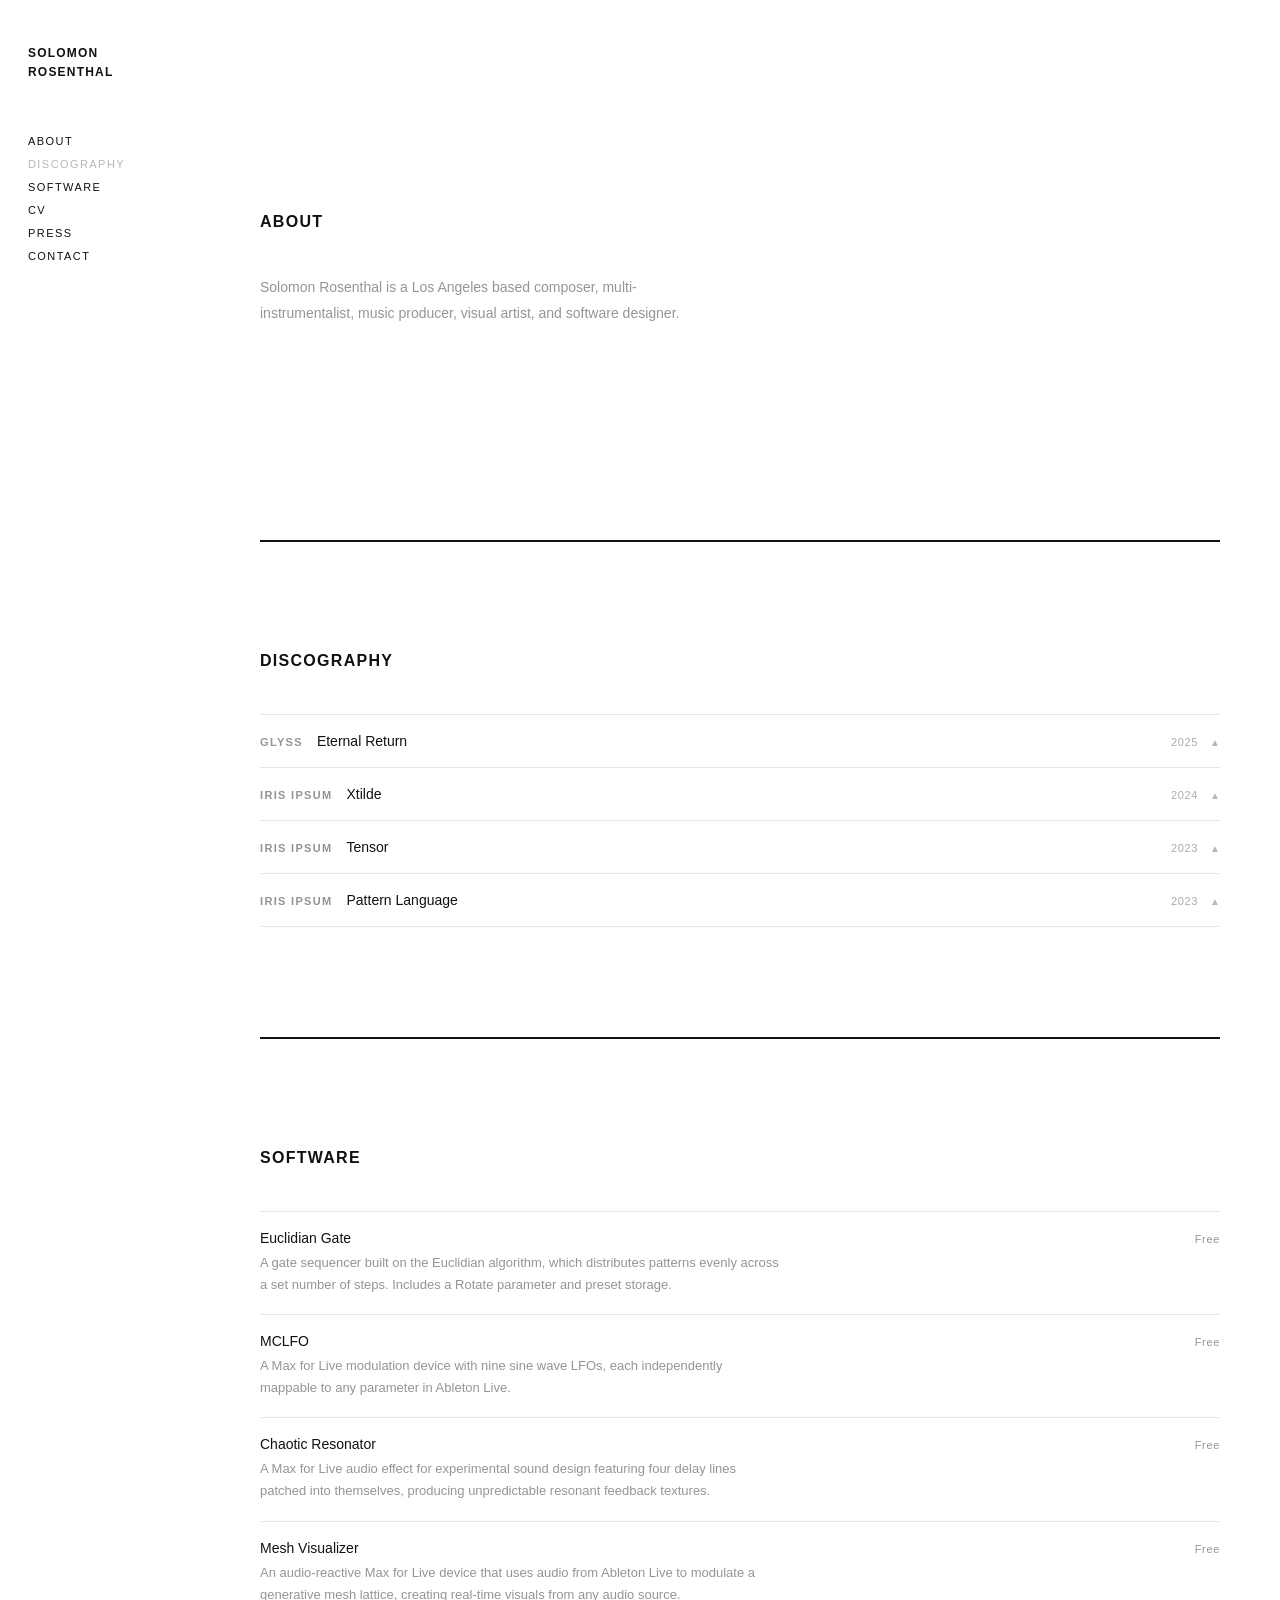
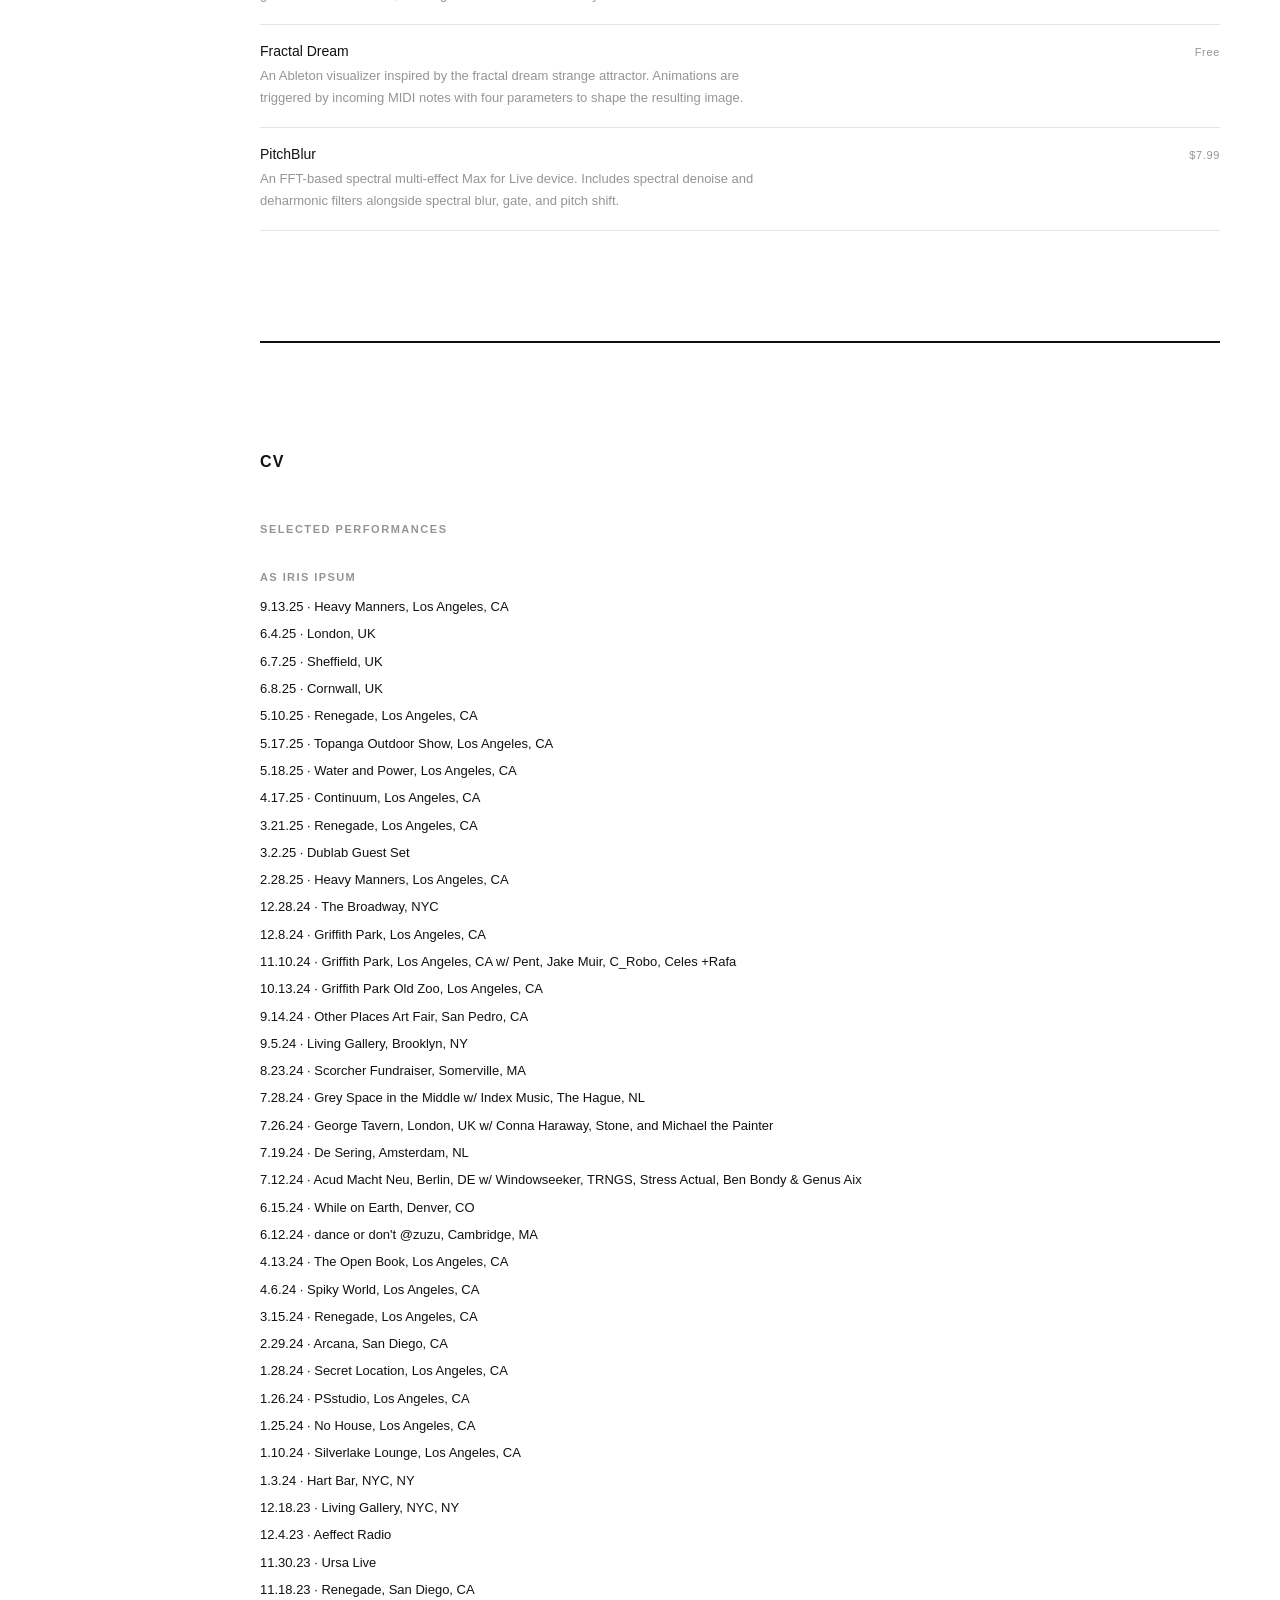
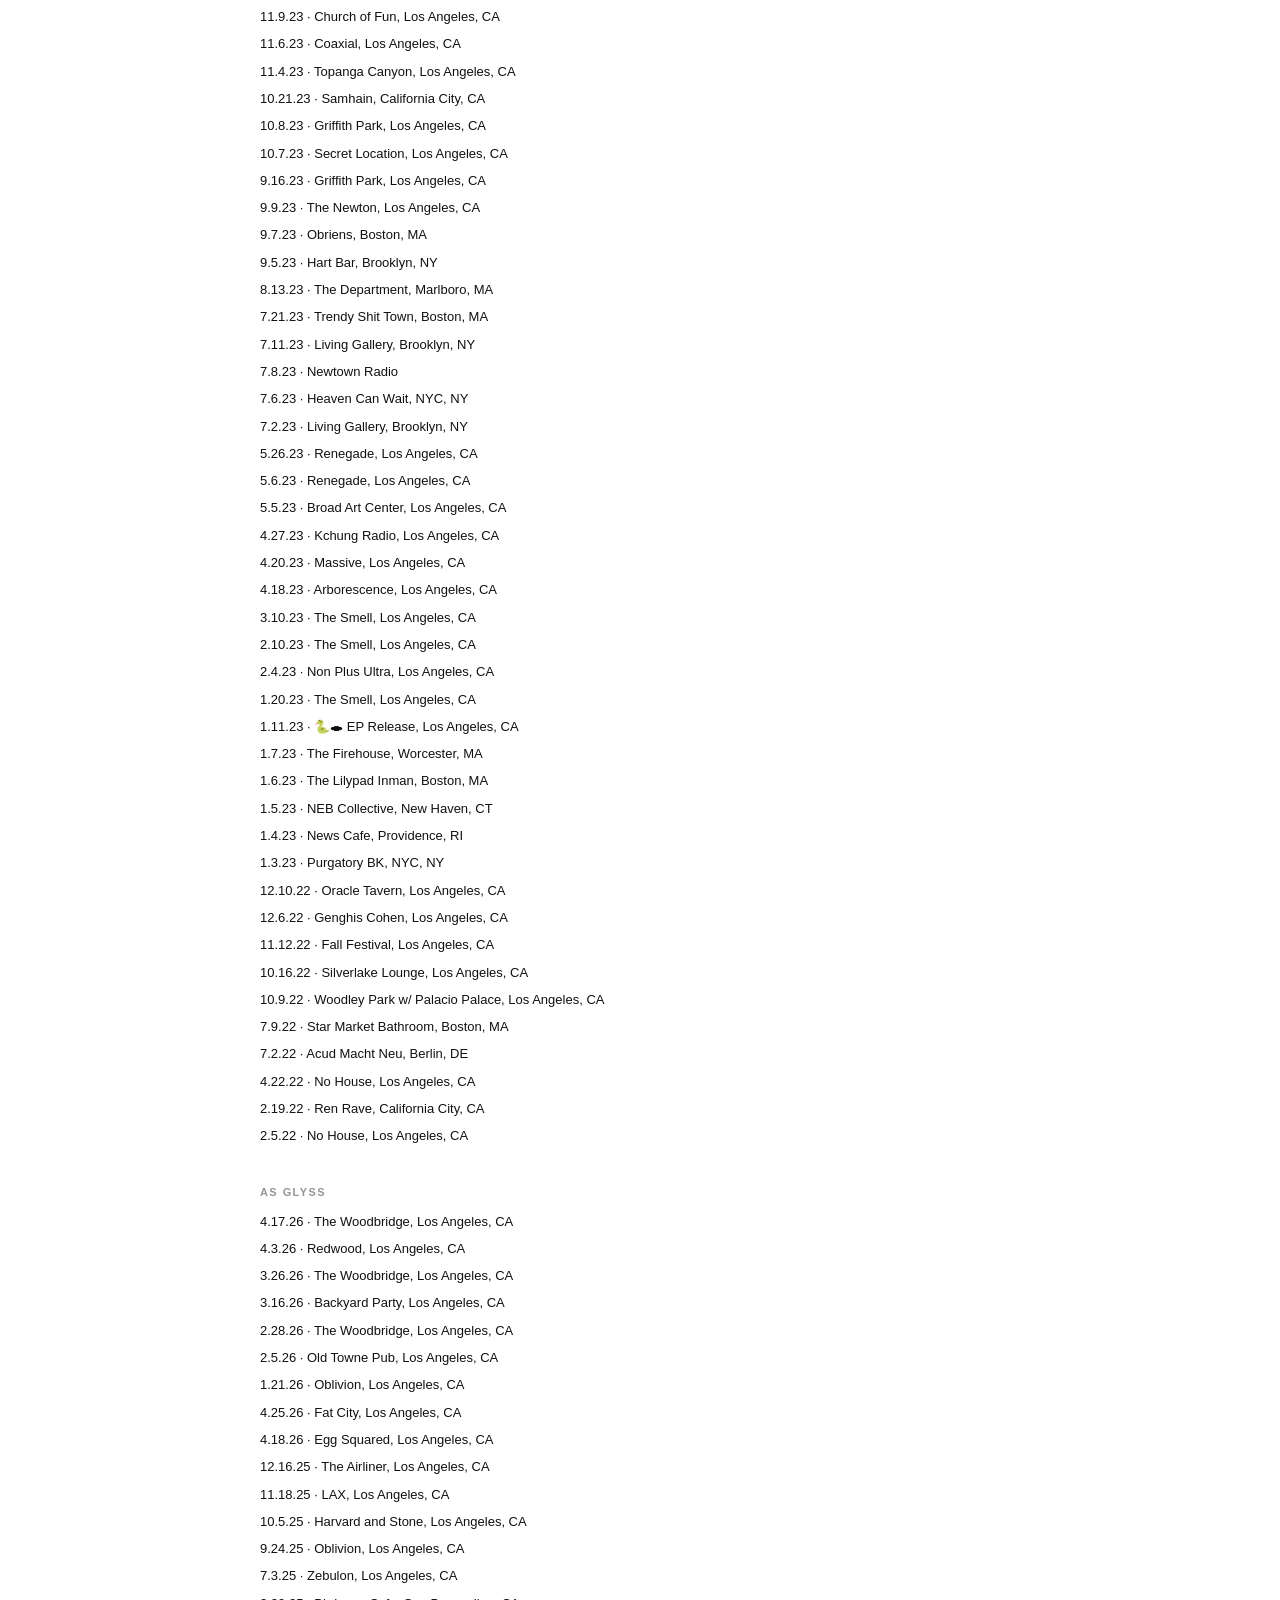
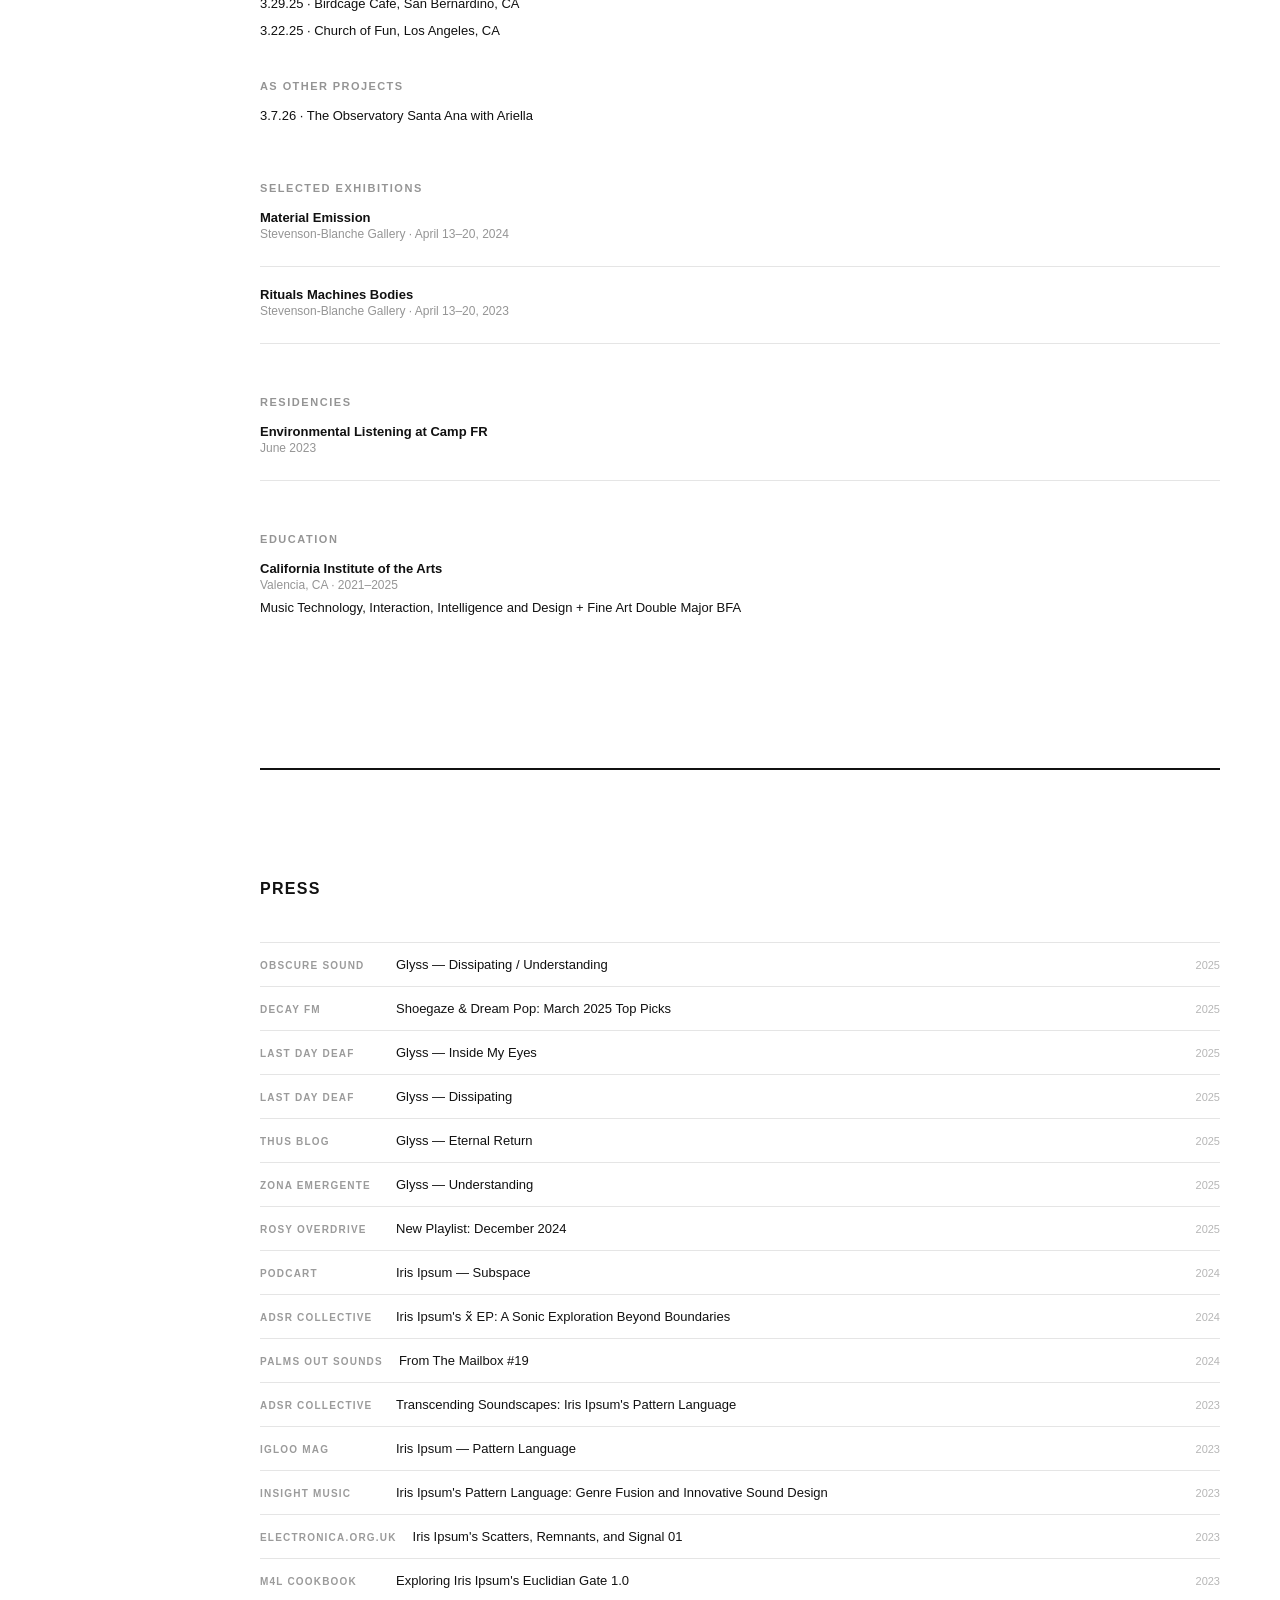
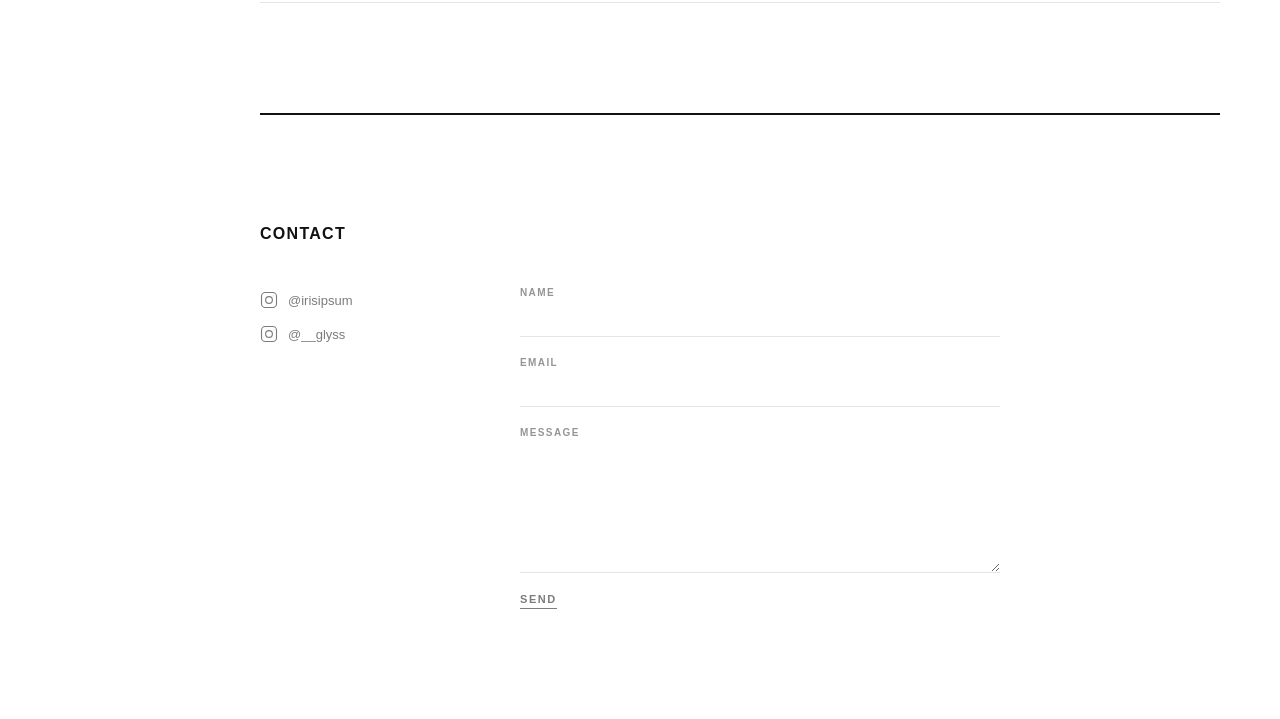
==== commit 74b9a32a: "Describe update" ====
--- a/index.html
+++ b/index.html
@@ -122,15 +122,7 @@
         <section id="cv" class="section">
             <span class="page-label">CV</span>
 
-            <!-- EDUCATION (commented out — re-enable when ready) -->
-            <!--
-            <h2>Education</h2>
-            <div class="cv-entry">
-                <div class="cv-entry-head">California Institute of the Arts</div>
-                <div class="cv-entry-sub">Valencia, CA · 2021–2025</div>
-                <div class="cv-entry-body">Music Technology, Interaction, Intelligence and Design + Fine Art Double Major BFA</div>
-            </div>
-            -->
+
 
             <!-- WORK EXPERIENCE (commented out — re-enable when ready) -->
             <!--
@@ -317,6 +309,16 @@
                 <div class="cv-entry-head">Environmental Listening at Camp FR</div>
                 <div class="cv-entry-sub">June 2023</div>
             </div>
+
+                        <!-- EDUCATION (commented out — re-enable when ready) -->
+            
+            <h2>Education</h2>
+            <div class="cv-entry">
+                <div class="cv-entry-head">California Institute of the Arts</div>
+                <div class="cv-entry-sub">Valencia, CA · 2021–2025</div>
+                <div class="cv-entry-body">Music Technology, Interaction, Intelligence and Design + Fine Art Double Major BFA</div>
+            </div>
+        
         </section>
 
         <!-- PRESS ────────────────────────────────────── -->
@@ -910,6 +912,13 @@
                 if (i >= LIMIT) item.classList.toggle('perf-hidden', !expanded);
             });
             btn.textContent = expanded ? 'See less' : 'See more';
+
+            // When collapsing, scroll the group label back into view so the
+            // page doesn't strand the user at the bottom of a shorter list.
+            if (!expanded) {
+                const label = list.previousElementSibling;
+                if (label) label.scrollIntoView({ behavior: 'smooth', block: 'start' });
+            }
         });
 
         list.after(btn);
--- a/style.css
+++ b/style.css
@@ -99,11 +99,11 @@
 
 /* ── SECTIONS ────────────────────────────────────────── */
 .section {
-    padding: 65px 0;
+    padding: 110px 0;
 }
 
 .section + .section {
-    border-top: none;
+    border-top: 2.5px solid #111;
 }
 
 #home.section {
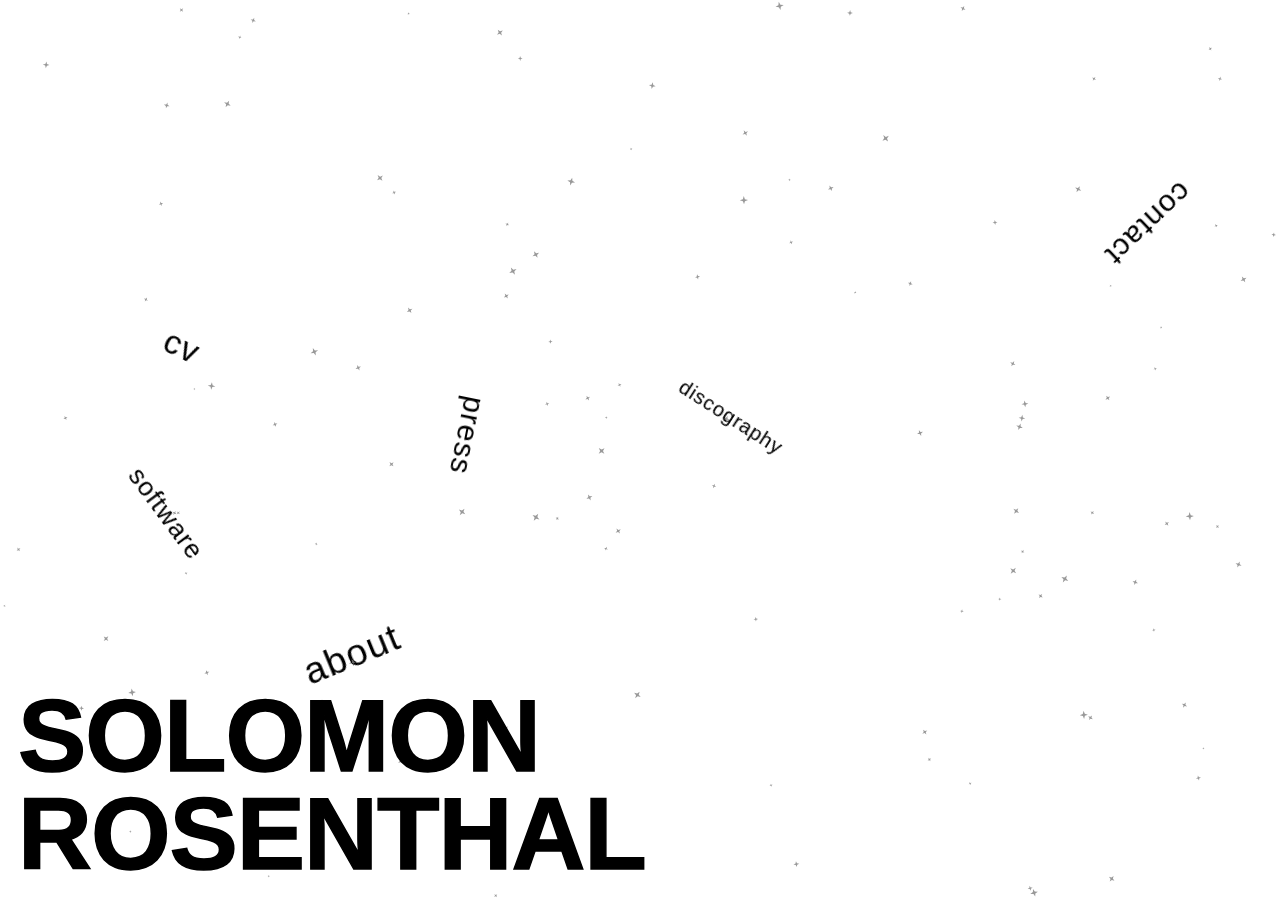
==== commit cf884a30: "Update site: white bg, physics buttons with rotation, star scatter on name click Co-Authored-By: Cla" ====
--- a/index.html
+++ b/index.html
@@ -5,420 +5,162 @@
     <meta name="viewport" content="width=device-width, initial-scale=1.0">
     <title>Solomon Rosenthal</title>
     <link rel="stylesheet" href="style.css">
-    <script src="https://cdnjs.cloudflare.com/ajax/libs/three.js/r128/three.min.js"></script>
     <script src="https://gumroad.com/js/gumroad.js" defer></script>
 </head>
 <body>
 
-<div class="site">
-
-    <!-- ── SIDEBAR ──────────────────────────────────── -->
-    <aside class="sidebar">
-        <div class="site-title">
-            <a href="#home">Solomon<br>Rosenthal</a>
-        </div>
-        <nav class="site-nav">
-            <a href="#home">About</a>
-            <a href="#discography">Discography</a>
-            <a href="#software">Software</a>
-            <a href="#cv">CV</a>
-            <a href="#press">Press</a>
-            <a href="#contact">Contact</a>
-        </nav>
-    </aside>
-
-    <!-- ── MAIN CONTENT ─────────────────────────────── -->
-    <main class="content">
-
-        <!-- HOME / ABOUT ────────────────────────────── -->
-        <section id="home" class="section">
-            <div class="home-intro">
-                <span class="page-label">About</span>
-                <p>Solomon Rosenthal is a Los Angeles based composer, multi-instrumentalist, music producer, visual artist, and software designer.</p>
+<canvas id="stars"></canvas>
+
+<!-- ── PHYSICS BUTTONS (positioned by JS) ────────────── -->
+<button class="nav-btn phys-btn" data-panel="about">about</button>
+<button class="nav-btn phys-btn" data-panel="discography">discography</button>
+<button class="nav-btn phys-btn" data-panel="software">software</button>
+<button class="nav-btn phys-btn" data-panel="cv">cv</button>
+<button class="nav-btn phys-btn" data-panel="press">press</button>
+<button class="nav-btn phys-btn" data-panel="contact">contact</button>
+
+<!-- ── SITE NAME ─────────────────────────────────────── -->
+<div class="site-name" id="site-name">Solomon<br>Rosenthal</div>
+
+<!-- ── ABOUT PANEL ───────────────────────────────────── -->
+<aside class="panel" id="panel-about">
+    <div class="panel-header">
+        <span class="panel-title">About</span>
+        <button class="panel-close" data-panel="about">×</button>
+    </div>
+    <p class="about-bio">Solomon Rosenthal is a Los Angeles based composer, multi-instrumentalist, music producer, visual artist, and software designer.</p>
+</aside>
+
+<!-- ── DISCOGRAPHY PANEL ─────────────────────────────── -->
+<aside class="panel" id="panel-discography">
+    <div class="panel-header">
+        <span class="panel-title">Discography</span>
+        <button class="panel-close" data-panel="discography">×</button>
+    </div>
+    <ul class="release-list" id="release-list"></ul>
+</aside>
+
+<!-- ── SOFTWARE PANEL ────────────────────────────────── -->
+<aside class="panel" id="panel-software">
+    <div class="panel-header">
+        <span class="panel-title">Software</span>
+        <button class="panel-close" data-panel="software">×</button>
+    </div>
+    <ul class="product-list">
+        <li class="product-item">
+            <div class="product-row">
+                <a class="product-link" href="https://irisdevices.gumroad.com/l/euclidiangate" target="_blank" rel="noopener">Euclidian Gate</a>
+                <span class="product-price">Free</span>
             </div>
-        </section>
-
-        <!-- DISCOGRAPHY ──────────────────────────────── -->
-        <section id="discography" class="section">
-            <span class="page-label">Discography</span>
-
-            <!--
-            ═══════════════════════════════════════════════
-              RELEASES
-              ─────────────────────────────────────────────
-              To add a release: copy one <li> block and
-              update artist, title, year, and platform hrefs.
-            ═══════════════════════════════════════════════ -->
-            <ul class="release-list" id="release-list"></ul>
-        </section>
-
-        <!-- ARTWORK (commented out — re-enable when ready) -->
-        <!--
-        <section id="artwork" class="section">
-            <span class="page-label">Artwork</span>
-            <div id="gallery-container"></div>
-        </section>
-        -->
-
-        <!-- SOFTWARE ─────────────────────────────────── -->
-        <!--
-        ═══════════════════════════════════════════════
-          SOFTWARE / PLUGINS
-          ─────────────────────────────────────────────
-          To add a plugin: copy one <li> block and fill
-          in the name, description, price, and Gumroad href.
-          Price: use "Free" or "$X.XX"
-        ═══════════════════════════════════════════════ -->
-        <section id="software" class="section">
-            <span class="page-label">Software</span>
-
-            <ul class="product-list">
-                <li class="product-item">
-                    <div class="product-row">
-                        <a class="product-link product-link-external" href="https://irisdevices.gumroad.com/l/euclidiangate" target="_blank" rel="noopener">Euclidian Gate</a>
-                        <span class="product-price">Free</span>
-                    </div>
-                    <p class="product-desc">A gate sequencer built on the Euclidian algorithm, which distributes patterns evenly across a set number of steps. Includes a Rotate parameter and preset storage.</p>
-                </li>
-                <li class="product-item">
-                    <div class="product-row">
-                        <a class="product-link product-link-external" href="https://irisdevices.gumroad.com/l/MCLFO" target="_blank" rel="noopener">MCLFO</a>
-                        <span class="product-price">Free</span>
-                    </div>
-                    <p class="product-desc">A Max for Live modulation device with nine sine wave LFOs, each independently mappable to any parameter in Ableton Live.</p>
-                </li>
-                <li class="product-item">
-                    <div class="product-row">
-                        <a class="product-link product-link-external" href="https://irisdevices.gumroad.com/l/chaoticresonator" target="_blank" rel="noopener">Chaotic Resonator</a>
-                        <span class="product-price">Free</span>
-                    </div>
-                    <p class="product-desc">A Max for Live audio effect for experimental sound design featuring four delay lines patched into themselves, producing unpredictable resonant feedback textures.</p>
-                </li>
-                <li class="product-item">
-                    <div class="product-row">
-                        <a class="product-link product-link-external" href="https://irisdevices.gumroad.com/l/meshvisualizer" target="_blank" rel="noopener">Mesh Visualizer</a>
-                        <span class="product-price">Free</span>
-                    </div>
-                    <p class="product-desc">An audio-reactive Max for Live device that uses audio from Ableton Live to modulate a generative mesh lattice, creating real-time visuals from any audio source.</p>
-                </li>
-                <li class="product-item">
-                    <div class="product-row">
-                        <a class="product-link product-link-external" href="https://irisdevices.gumroad.com/l/fractaldream" target="_blank" rel="noopener">Fractal Dream</a>
-                        <span class="product-price">Free</span>
-                    </div>
-                    <p class="product-desc">An Ableton visualizer inspired by the fractal dream strange attractor. Animations are triggered by incoming MIDI notes with four parameters to shape the resulting image.</p>
-                </li>
-                <li class="product-item">
-                    <div class="product-row">
-                        <a class="product-link product-link-external" href="https://irisdevices.gumroad.com/l/pitchblur" target="_blank" rel="noopener">PitchBlur</a>
-                        <span class="product-price">$7.99</span>
-                    </div>
-                    <p class="product-desc">An FFT-based spectral multi-effect Max for Live device. Includes spectral denoise and deharmonic filters alongside spectral blur, gate, and pitch shift.</p>
-                </li>
-            </ul>
-        </section>
-
-        <!-- CV ───────────────────────────────────────── -->
-        <section id="cv" class="section">
-            <span class="page-label">CV</span>
-
-
-
-            <!-- WORK EXPERIENCE (commented out — re-enable when ready) -->
-            <!--
-            <h2>Work Experience</h2>
-            <div class="cv-entry">
-                <div class="cv-entry-head">California Institute of the Arts — Teaching Assistant</div>
-                <div class="cv-entry-sub">September 2023 – Present</div>
-                <div class="cv-entry-body">Assisted professors and taught classes related to music production, programming, and electrical engineering including Intro to Sound Production, Interface Design, and Intro to Computer Music.</div>
+            <p class="product-desc">A gate sequencer built on the Euclidian algorithm, which distributes patterns evenly across a set number of steps. Includes a Rotate parameter and preset storage.</p>
+        </li>
+        <li class="product-item">
+            <div class="product-row">
+                <a class="product-link" href="https://irisdevices.gumroad.com/l/MCLFO" target="_blank" rel="noopener">MCLFO</a>
+                <span class="product-price">Free</span>
             </div>
-            <div class="cv-entry">
-                <div class="cv-entry-head">Oakwood Secondary School — Teacher</div>
-                <div class="cv-entry-sub">September 2022 – January 2024</div>
-                <div class="cv-entry-body">Taught two classes, Experiments in Audio-Visual Art and Electronic Music Making, with topics including Ableton Live production, video art, and electronics engineering.</div>
+            <p class="product-desc">A Max for Live modulation device with nine sine wave LFOs, each independently mappable to any parameter in Ableton Live.</p>
+        </li>
+        <li class="product-item">
+            <div class="product-row">
+                <a class="product-link" href="https://irisdevices.gumroad.com/l/chaoticresonator" target="_blank" rel="noopener">Chaotic Resonator</a>
+                <span class="product-price">Free</span>
             </div>
-            <div class="cv-entry">
-                <div class="cv-entry-head">Iris Ipsum — Founder</div>
-                <div class="cv-entry-sub">January 2020 – Present</div>
-                <div class="cv-entry-body">Freelance audio programming and electrical engineering for audio software and hardware, with over 6,000 sales worldwide.</div>
+            <p class="product-desc">A Max for Live audio effect for experimental sound design featuring four delay lines patched into themselves, producing unpredictable resonant feedback textures.</p>
+        </li>
+        <li class="product-item">
+            <div class="product-row">
+                <a class="product-link" href="https://irisdevices.gumroad.com/l/meshvisualizer" target="_blank" rel="noopener">Mesh Visualizer</a>
+                <span class="product-price">Free</span>
             </div>
-            <div class="cv-entry">
-                <div class="cv-entry-head">Maryann Thompson Architects — Design Assistant</div>
-                <div class="cv-entry-sub">January 2019 – September 2021</div>
-                <div class="cv-entry-body">Aided in design for various architectural projects including the Brighton Community Pool and Olin College of Engineering President's Housing.</div>
+            <p class="product-desc">An audio-reactive Max for Live device that uses audio from Ableton Live to modulate a generative mesh lattice, creating real-time visuals from any audio source.</p>
+        </li>
+        <li class="product-item">
+            <div class="product-row">
+                <a class="product-link" href="https://irisdevices.gumroad.com/l/fractaldream" target="_blank" rel="noopener">Fractal Dream</a>
+                <span class="product-price">Free</span>
             </div>
-            -->
-
-
-            <!-- SKILLS (commented out — re-enable when ready) -->
-            <!--
-            <h2>Skills</h2>
-            <ul class="skills-list">
-                <li>Music Production, Mixing and Mastering</li>
-                <li>Audio Software Development with Max-MSP and C++ JUCE</li>
-                <li>Web Development with HTML, CSS, and JavaScript</li>
-                <li>Graphic Design and Media Development</li>
-                <li>Embedded Electronics Engineering</li>
-                <li>Architectural Design</li>
-                <li>Digital Fabrication</li>
-                <li>Construction</li>
-                <li>MIG Welding</li>
-                <li>Computer Aided Design (CAD)</li>
-            </ul>
-            -->
-
-            <!-- PERFORMANCES -->
-            <!--
-            ═══════════════════════════════════════════════
-              SELECTED PERFORMANCES
-              ─────────────────────────────────────────────
-              Three sub-groups: As Iris Ipsum / As Glyss /
-              As Other Projects.
-              To add a date: add a new <li> under the
-              correct group. Format: MM.DD.YY · Venue, City
-              To move entries between groups, cut/paste <li>s.
-            ═══════════════════════════════════════════════ -->
-            <h2>Selected Performances</h2>
-
-            <!-- ── As Iris Ipsum ─────────────────────── -->
-            <h3 class="perf-group-label">As Iris Ipsum</h3>
-            <ul class="perf-list">
-                <li>9.13.25 · Heavy Manners, Los Angeles, CA</li>
-                <li>6.4.25 · London, UK</li>
-                <li>6.7.25 · Sheffield, UK</li>
-                <li>6.8.25 · Cornwall, UK</li>
-                <li>5.10.25 · Renegade, Los Angeles, CA</li>
-                <li>5.17.25 · Topanga Outdoor Show, Los Angeles, CA</li>
-                <li>5.18.25 · Water and Power, Los Angeles, CA</li>
-                <li>4.17.25 · Continuum, Los Angeles, CA</li>
-                <li>3.21.25 · Renegade, Los Angeles, CA</li>
-                <li>3.2.25 · Dublab Guest Set</li>
-                <li>2.28.25 · Heavy Manners, Los Angeles, CA</li>
-                <li>12.28.24 · The Broadway, NYC</li>
-                <li>12.8.24 · Griffith Park, Los Angeles, CA</li>
-                <li>11.10.24 · Griffith Park, Los Angeles, CA w/ Pent, Jake Muir, C_Robo, Celes +Rafa</li>
-                <li>10.13.24 · Griffith Park Old Zoo, Los Angeles, CA</li>
-                <li>9.14.24 · Other Places Art Fair, San Pedro, CA</li>
-                <li>9.5.24 · Living Gallery, Brooklyn, NY</li>
-                <li>8.23.24 · Scorcher Fundraiser, Somerville, MA</li>
-                <li>7.28.24 · Grey Space in the Middle w/ Index Music, The Hague, NL</li>
-                <li>7.26.24 · George Tavern, London, UK w/ Conna Haraway, Stone, and Michael the Painter</li>
-                <li>7.19.24 · De Sering, Amsterdam, NL</li>
-                <li>7.12.24 · Acud Macht Neu, Berlin, DE w/ Windowseeker, TRNGS, Stress Actual, Ben Bondy &amp; Genus Aix</li>
-                <li>6.15.24 · While on Earth, Denver, CO</li>
-                <li>6.12.24 · dance or don't @zuzu, Cambridge, MA</li>
-                <li>4.13.24 · The Open Book, Los Angeles, CA</li>
-                <li>4.6.24 · Spiky World, Los Angeles, CA</li>
-                <li>3.15.24 · Renegade, Los Angeles, CA</li>
-                <li>2.29.24 · Arcana, San Diego, CA</li>
-                <li>1.28.24 · Secret Location, Los Angeles, CA</li>
-                <li>1.26.24 · PSstudio, Los Angeles, CA</li>
-                <li>1.25.24 · No House, Los Angeles, CA</li>
-                <li>1.10.24 · Silverlake Lounge, Los Angeles, CA</li>
-                <li>1.3.24 · Hart Bar, NYC, NY</li>
-                <li>12.18.23 · Living Gallery, NYC, NY</li>
-                <li>12.4.23 · Aeffect Radio</li>
-                <li>11.30.23 · Ursa Live</li>
-                <li>11.18.23 · Renegade, San Diego, CA</li>
-                <li>11.9.23 · Church of Fun, Los Angeles, CA</li>
-                <li>11.6.23 · Coaxial, Los Angeles, CA</li>
-                <li>11.4.23 · Topanga Canyon, Los Angeles, CA</li>
-                <li>10.21.23 · Samhain, California City, CA</li>
-                <li>10.8.23 · Griffith Park, Los Angeles, CA</li>
-                <li>10.7.23 · Secret Location, Los Angeles, CA</li>
-                <li>9.16.23 · Griffith Park, Los Angeles, CA</li>
-                <li>9.9.23 · The Newton, Los Angeles, CA</li>
-                <li>9.7.23 · Obriens, Boston, MA</li>
-                <li>9.5.23 · Hart Bar, Brooklyn, NY</li>
-                <li>8.13.23 · The Department, Marlboro, MA</li>
-                <li>7.21.23 · Trendy Shit Town, Boston, MA</li>
-                <li>7.11.23 · Living Gallery, Brooklyn, NY</li>
-                <li>7.8.23 · Newtown Radio</li>
-                <li>7.6.23 · Heaven Can Wait, NYC, NY</li>
-                <li>7.2.23 · Living Gallery, Brooklyn, NY</li>
-                <li>5.26.23 · Renegade, Los Angeles, CA</li>
-                <li>5.6.23 · Renegade, Los Angeles, CA</li>
-                <li>5.5.23 · Broad Art Center, Los Angeles, CA</li>
-                <li>4.27.23 · Kchung Radio, Los Angeles, CA</li>
-                <li>4.20.23 · Massive, Los Angeles, CA</li>
-                <li>4.18.23 · Arborescence, Los Angeles, CA</li>
-                <li>3.10.23 · The Smell, Los Angeles, CA</li>
-                <li>2.10.23 · The Smell, Los Angeles, CA</li>
-                <li>2.4.23 · Non Plus Ultra, Los Angeles, CA</li>
-                <li>1.20.23 · The Smell, Los Angeles, CA</li>
-                <li>1.11.23 · 🐍🕳 EP Release, Los Angeles, CA</li>
-                <li>1.7.23 · The Firehouse, Worcester, MA</li>
-                <li>1.6.23 · The Lilypad Inman, Boston, MA</li>
-                <li>1.5.23 · NEB Collective, New Haven, CT</li>
-                <li>1.4.23 · News Cafe, Providence, RI</li>
-                <li>1.3.23 · Purgatory BK, NYC, NY</li>
-                <li>12.10.22 · Oracle Tavern, Los Angeles, CA</li>
-                <li>12.6.22 · Genghis Cohen, Los Angeles, CA</li>
-                <li>11.12.22 · Fall Festival, Los Angeles, CA</li>
-                <li>10.16.22 · Silverlake Lounge, Los Angeles, CA</li>
-                <li>10.9.22 · Woodley Park w/ Palacio Palace, Los Angeles, CA</li>
-                <li>7.9.22 · Star Market Bathroom, Boston, MA</li>
-                <li>7.2.22 · Acud Macht Neu, Berlin, DE</li>
-                <li>4.22.22 · No House, Los Angeles, CA</li>
-                <li>2.19.22 · Ren Rave, California City, CA</li>
-                <li>2.5.22 · No House, Los Angeles, CA</li>
-            </ul>
-
-            <!-- ── As Glyss ──────────────────────────── -->
-            <h3 class="perf-group-label">As Glyss</h3>
-            <ul class="perf-list">
-                <li>4.17.26 · The Woodbridge, Los Angeles, CA</li>
-                <li>4.3.26 · Redwood, Los Angeles, CA</li>
-                <li>3.26.26 · The Woodbridge, Los Angeles, CA</li>
-                <li>3.16.26 · Backyard Party, Los Angeles, CA</li>
-                <li>2.28.26 · The Woodbridge, Los Angeles, CA</li>
-                <li>2.5.26 · Old Towne Pub, Los Angeles, CA</li>
-                <li>1.21.26 · Oblivion, Los Angeles, CA</li>
-                <li>4.25.26 · Fat City, Los Angeles, CA</li>
-                <li>4.18.26 · Egg Squared, Los Angeles, CA</li>
-                <li>12.16.25 · The Airliner, Los Angeles, CA</li>
-                <li>11.18.25 · LAX, Los Angeles, CA</li>
-                <li>10.5.25 · Harvard and Stone, Los Angeles, CA</li>
-                <li>9.24.25 · Oblivion, Los Angeles, CA</li>
-                <li>7.3.25 · Zebulon, Los Angeles, CA</li>
-                <li>3.29.25 · Birdcage Cafe, San Bernardino, CA</li>
-                <li>3.22.25 · Church of Fun, Los Angeles, CA</li>
-            </ul>
-
-            <!-- ── As Other Projects ─────────────────── -->
-            <h3 class="perf-group-label">As Other Projects</h3>
-            <ul class="perf-list">
-                <li>3.7.26 · The Observatory Santa Ana with Ariella</li>
-            </ul>
-
-
-            <!-- EXHIBITIONS -->
-            <h2>Selected Exhibitions</h2>
-            <div class="cv-entry">
-                <div class="cv-entry-head">Material Emission</div>
-                <div class="cv-entry-sub">Stevenson-Blanche Gallery · April 13–20, 2024</div>
+            <p class="product-desc">An Ableton visualizer inspired by the fractal dream strange attractor. Animations are triggered by incoming MIDI notes with four parameters to shape the resulting image.</p>
+        </li>
+        <li class="product-item">
+            <div class="product-row">
+                <a class="product-link" href="https://irisdevices.gumroad.com/l/pitchblur" target="_blank" rel="noopener">PitchBlur</a>
+                <span class="product-price">$7.99</span>
             </div>
-            <div class="cv-entry">
-                <div class="cv-entry-head">Rituals Machines Bodies</div>
-                <div class="cv-entry-sub">Stevenson-Blanche Gallery · April 13–20, 2023</div>
-            </div>
-
-            <!-- RESIDENCIES -->
-            <h2>Residencies</h2>
-            <div class="cv-entry">
-                <div class="cv-entry-head">Environmental Listening at Camp FR</div>
-                <div class="cv-entry-sub">June 2023</div>
-            </div>
-
-                        <!-- EDUCATION (commented out — re-enable when ready) -->
-            
-            <h2>Education</h2>
-            <div class="cv-entry">
-                <div class="cv-entry-head">California Institute of the Arts</div>
-                <div class="cv-entry-sub">Valencia, CA · 2021–2025</div>
-                <div class="cv-entry-body">Music Technology, Interaction, Intelligence and Design + Fine Art Double Major BFA</div>
-            </div>
-        
-        </section>
-
-        <!-- PRESS ────────────────────────────────────── -->
-        <section id="press" class="section">
-            <span class="page-label">Press</span>
-
-            <!--
-            ═══════════════════════════════════════════════
-              PRESS ITEMS
-              ─────────────────────────────────────────────
-              To add a press item: add an object to the
-              pressItems array in the <script> below.
-            ═══════════════════════════════════════════════ -->
-            <ul class="press-list" id="press-list"></ul>
-        </section>
-
-        <!-- CONTACT ──────────────────────────────────── -->
-        <section id="contact" class="section">
-            <span class="page-label">Contact</span>
-
-            <div class="contact-layout">
-
-                <!-- Social links -->
-                <div class="contact-social">
-                    <a class="social-link" href="https://www.instagram.com/irisipsum" target="_blank" rel="noopener">
-                        <svg class="social-icon" viewBox="0 0 24 24" fill="none" stroke="currentColor" stroke-width="1.5" stroke-linecap="round" stroke-linejoin="round" aria-hidden="true">
-                            <rect x="2" y="2" width="20" height="20" rx="5" ry="5"/>
-                            <circle cx="12" cy="12" r="4.5"/>
-                            <circle cx="17.5" cy="6.5" r="0.5" fill="currentColor" stroke="none"/>
-                        </svg>
-                        <span>@irisipsum</span>
-                    </a>
-                    <a class="social-link" href="https://www.instagram.com/__glyss" target="_blank" rel="noopener">
-                        <svg class="social-icon" viewBox="0 0 24 24" fill="none" stroke="currentColor" stroke-width="1.5" stroke-linecap="round" stroke-linejoin="round" aria-hidden="true">
-                            <rect x="2" y="2" width="20" height="20" rx="5" ry="5"/>
-                            <circle cx="12" cy="12" r="4.5"/>
-                            <circle cx="17.5" cy="6.5" r="0.5" fill="currentColor" stroke="none"/>
-                        </svg>
-                        <span>@__glyss</span>
-                    </a>
-                </div>
-
-                <!-- Contact form -->
-                <!--
-                ═══════════════════════════════════════════════
-                  CONTACT FORM
-                  ─────────────────────────────────────────────
-                  Uses Formspree for submission. Replace
-                  YOUR_FORM_ID with your ID from formspree.io.
-                  Sign up free at https://formspree.io
-                ═══════════════════════════════════════════════ -->
-                <form class="contact-form" action="https://formspree.io/f/YOUR_FORM_ID" method="POST">
-                    <div class="form-group">
-                        <label class="form-label" for="contact-name">Name</label>
-                        <input class="form-input" type="text" id="contact-name" name="name" autocomplete="name" required>
-                    </div>
-                    <div class="form-group">
-                        <label class="form-label" for="contact-email">Email</label>
-                        <input class="form-input" type="email" id="contact-email" name="email" autocomplete="email" required>
-                    </div>
-                    <div class="form-group">
-                        <label class="form-label" for="contact-message">Message</label>
-                        <textarea class="form-input form-textarea" id="contact-message" name="message" rows="5" required></textarea>
-                    </div>
-                    <button class="form-submit" type="submit">Send</button>
-                </form>
-
-            </div>
-        </section>
-
-        <!-- HARDWARE (commented out — re-enable when ready) -->
-        <!--
-        <section id="hardware" class="section">
-            <span class="page-label">Hardware</span>
-
-            <div class="cv-entry-head">Nunchuck Controller</div>
-            <div class="hardware-project">
-                <img src="../NunchuckAssets/nunchuckPromo.png" alt="Nunchuck Controller">
-                <p class="hardware-desc">
-                    A homemade Wii Nunchuck MIDI adapter that converts sensor data from Wii Nunchucks — joystick, two buttons, and accelerometer (motion sensor) — into MIDI CC messages that can be directly mapped to parameters in any music software.
-                </p>
-            </div>
-        </section>
-        -->
-
-        <!-- ABOUT (commented out — re-enable when ready) -->
-        <!--
-        <section id="about" class="section">
-            <span class="page-label">About</span>
-
-            <p class="about-text">
-                Solomon Rosenthal (also known as Iris Ipsum and Glyss) is a Los Angeles based musician, visual artist, and software designer.
-            </p>
-        </section>
-        -->
-
-    </main>
-</div><!-- /.site -->
-
-<!-- ── LIGHTBOX ──────────────────────────────────────── -->
+            <p class="product-desc">An FFT-based spectral multi-effect Max for Live device. Includes spectral denoise and deharmonic filters alongside spectral blur, gate, and pitch shift.</p>
+        </li>
+    </ul>
+</aside>
+
+<!-- ── CV PANEL ───────────────────────────────────────── -->
+<aside class="panel" id="panel-cv">
+    <div class="panel-header">
+        <span class="panel-title">CV</span>
+        <button class="panel-close" data-panel="cv">×</button>
+    </div>
+
+    <p class="cv-h2">Selected Performances</p>
+
+    <span class="perf-group-label">As Iris Ipsum</span>
+    <ul class="perf-list" id="perf-iris"></ul>
+
+    <span class="perf-group-label">As Glyss</span>
+    <ul class="perf-list" id="perf-glyss"></ul>
+
+    <span class="perf-group-label">As Other Projects</span>
+    <ul class="perf-list" id="perf-other"></ul>
+
+    <p class="cv-h2" style="margin-top:32px;">Selected Exhibitions</p>
+    <div class="cv-entry">
+        <div class="cv-entry-head">Material Emission</div>
+        <div class="cv-entry-sub">Stevenson-Blanche Gallery · April 13–20, 2024</div>
+    </div>
+    <div class="cv-entry">
+        <div class="cv-entry-head">Rituals Machines Bodies</div>
+        <div class="cv-entry-sub">Stevenson-Blanche Gallery · April 13–20, 2023</div>
+    </div>
+
+    <p class="cv-h2">Residencies</p>
+    <div class="cv-entry">
+        <div class="cv-entry-head">Environmental Listening at Camp FR</div>
+        <div class="cv-entry-sub">June 2023</div>
+    </div>
+
+    <p class="cv-h2">Education</p>
+    <div class="cv-entry">
+        <div class="cv-entry-head">California Institute of the Arts</div>
+        <div class="cv-entry-sub">Valencia, CA · 2021–2025</div>
+        <div class="cv-entry-body">Music Technology, Interaction, Intelligence and Design + Fine Art Double Major BFA</div>
+    </div>
+</aside>
+
+<!-- ── PRESS PANEL ────────────────────────────────────── -->
+<aside class="panel" id="panel-press">
+    <div class="panel-header">
+        <span class="panel-title">Press</span>
+        <button class="panel-close" data-panel="press">×</button>
+    </div>
+    <ul class="press-list" id="press-list"></ul>
+</aside>
+
+<!-- ── CONTACT PANEL ──────────────────────────────────── -->
+<aside class="panel" id="panel-contact">
+    <div class="panel-header">
+        <span class="panel-title">Contact</span>
+        <button class="panel-close" data-panel="contact">×</button>
+    </div>
+    <div class="contact-section">
+        <span class="contact-section-label">Email</span>
+        <a class="contact-item" href="mailto:solrosenthal@gmail.com">solrosenthal@gmail.com</a>
+    </div>
+    <div class="contact-section">
+        <span class="contact-section-label">Instagram</span>
+        <a class="contact-item" href="https://www.instagram.com/irisipsum" target="_blank" rel="noopener">@irisipsum</a>
+        <a class="contact-item" href="https://www.instagram.com/__glyss" target="_blank" rel="noopener">@__glyss</a>
+    </div>
+</aside>
+
+<!-- ── LIGHTBOX ───────────────────────────────────────── -->
 <div class="lightbox" id="lightbox">
     <button class="lightbox-close" id="lb-close">close</button>
     <button class="lightbox-prev" id="lb-prev">&#8592;</button>
@@ -426,21 +168,369 @@
     <button class="lightbox-next" id="lb-next">&#8594;</button>
 </div>
 
-<!-- ── THREE.JS CANVAS ───────────────────────────────── -->
-<div id="background"></div>
-
-
-<!-- ══════════════════════════════════════════════════════
-     SCRIPTS
-     ══════════════════════════════════════════════════════ -->
 <script>
 
+
+let inverted = false;
+
+
 /* ═══════════════════════════════════════════════════════
-   MUSIC — RELEASE DATA
-   ───────────────────────────────────────────────────────
-   To add a release: add an object to the array below.
-   For each platform link, update the "url" field.
-   Platforms: Spotify, Apple Music, SoundCloud, Bandcamp
+   STARS — opaque 4-point star shapes
+═══════════════════════════════════════════════════════ */
+let stars = []; // exposed for swirl
+(function () {
+    const canvas = document.getElementById('stars');
+    const ctx = canvas.getContext('2d');
+    let W, H;
+    const COUNT = 120;
+
+    function resize() {
+        W = canvas.width  = window.innerWidth;
+        H = canvas.height = window.innerHeight;
+    }
+
+    function mkStar() {
+        return {
+            x:       Math.random() * (W || window.innerWidth),
+            y:       Math.random() * (H || window.innerHeight),
+            r:       Math.random() * 3 + 1.2,
+            vx:      (Math.random() - 0.5) * 0.18,
+            vy:      (Math.random() - 0.5) * 0.18,
+            angle:   Math.random() * Math.PI,
+            spin:    (Math.random() - 0.5) * 0.005,
+            damping: 0.999,
+        };
+    }
+
+    function drawStar(x, y, r, angle) {
+        // 4-point star: outer radius r, inner radius r*0.35
+        const inner = r * 0.35;
+        const pts = 4;
+        ctx.beginPath();
+        for (let i = 0; i < pts * 2; i++) {
+            const a = angle + (i * Math.PI) / pts;
+            const rad = i % 2 === 0 ? r : inner;
+            if (i === 0) ctx.moveTo(x + Math.cos(a) * rad, y + Math.sin(a) * rad);
+            else         ctx.lineTo(x + Math.cos(a) * rad, y + Math.sin(a) * rad);
+        }
+        ctx.closePath();
+        ctx.fill();
+    }
+
+    function init() {
+        resize();
+        stars = Array.from({ length: COUNT }, mkStar);
+    }
+
+    function draw() {
+        ctx.clearRect(0, 0, W, H);
+        ctx.fillStyle = 'rgba(0,0,0,0.4)';
+        stars.forEach(s => {
+            s.vx *= s.damping;
+            s.vy *= s.damping;
+            s.x  += s.vx;
+            s.y  += s.vy;
+            s.angle += s.spin;
+            if (s.x < -s.r)  s.x = W + s.r;
+            if (s.x > W+s.r) s.x = -s.r;
+            if (s.y < -s.r)  s.y = H + s.r;
+            if (s.y > H+s.r) s.y = -s.r;
+            drawStar(s.x, s.y, s.r, s.angle);
+        });
+        requestAnimationFrame(draw);
+    }
+
+    window.addEventListener('resize', resize);
+    init();
+    draw();
+})();
+
+
+/* ═══════════════════════════════════════════════════════
+   PHYSICS BUTTONS — zero gravity, gentle float + bounce
+═══════════════════════════════════════════════════════ */
+(function () {
+    const DAMPING    = 0.85;
+    const FRICTION   = 0.992;
+    const PADDING    = 6;
+    const THROW_MUL  = 0.18;
+    const WANDER_STR = 0.04;  // random nudge each frame
+    const MOUSE_STR  = 0.012; // attraction toward mouse
+    const MOUSE_DIST = 320;   // radius of mouse influence
+    const MAX_SPEED  = 3.5;   // cap so nothing flies off too fast
+
+    const btns = Array.from(document.querySelectorAll('.phys-btn'));
+    let W = window.innerWidth;
+    let H = window.innerHeight;
+    const mouse = { x: null, y: null };
+    window.addEventListener('mousemove', e => { mouse.x = e.clientX; mouse.y = e.clientY; });
+
+    // Physics bodies
+    const bodies = btns.map((el, i) => {
+        const rect = el.getBoundingClientRect();
+        const w = rect.width  || 80;
+        const h = rect.height || 28;
+        return {
+            el,
+            x: Math.random() * (W - w),
+            y: Math.random() * (H * 0.4),
+            w, h,
+            vx: (Math.random() - 0.5) * 2.5,
+            vy: (Math.random() - 0.5) * 2.5,
+            angle: Math.random() * Math.PI * 2,
+            va: (Math.random() - 0.5) * 0.02,
+            dragging: false,
+            dragOffX: 0,
+            dragOffY: 0,
+            prevMouseX: 0,
+            prevMouseY: 0,
+        };
+    });
+
+    // Apply initial CSS so buttons are absolutely positioned
+    btns.forEach(el => {
+        const size = Math.random() * 22 + 16; // 16px–38px
+        el.style.position   = 'fixed';
+        el.style.margin     = '0';
+        el.style.zIndex     = '30';
+        el.style.cursor     = 'grab';
+        el.style.userSelect = 'none';
+        el.style.fontSize   = size + 'px';
+        el.style.padding    = (size * 0.45) + 'px ' + (size * 0.9) + 'px';
+    });
+
+    // ── Drag handling ────────────────────────────────────
+    bodies.forEach(b => {
+        b.el.addEventListener('mousedown', e => {
+            e.preventDefault();
+            b.dragging   = true;
+            b.vx = b.vy  = 0;
+            b.dragOffX   = e.clientX - b.x;
+            b.dragOffY   = e.clientY - b.y;
+            b.prevMouseX = e.clientX;
+            b.prevMouseY = e.clientY;
+            b.el.style.cursor = 'grabbing';
+        });
+        b.el.addEventListener('touchstart', e => {
+            const t = e.touches[0];
+            b.dragging   = true;
+            b.vx = b.vy  = 0;
+            b.dragOffX   = t.clientX - b.x;
+            b.dragOffY   = t.clientY - b.y;
+            b.prevMouseX = t.clientX;
+            b.prevMouseY = t.clientY;
+        }, { passive: true });
+    });
+
+    function onMouseMove(e) {
+        bodies.forEach(b => {
+            if (!b.dragging) return;
+            b.vx = (e.clientX - b.prevMouseX) * THROW_MUL;
+            b.vy = (e.clientY - b.prevMouseY) * THROW_MUL;
+            b.x  = e.clientX - b.dragOffX;
+            b.y  = e.clientY - b.dragOffY;
+            b.prevMouseX = e.clientX;
+            b.prevMouseY = e.clientY;
+        });
+    }
+
+    function onMouseUp(e) {
+        bodies.forEach(b => {
+            if (!b.dragging) return;
+            // scale up throw velocity on release
+            b.vx *= 6;
+            b.vy *= 6;
+            b.dragging = false;
+            b.el.style.cursor = 'grab';
+        });
+    }
+
+    function onTouchMove(e) {
+        const t = e.touches[0];
+        bodies.forEach(b => {
+            if (!b.dragging) return;
+            b.vx = (t.clientX - b.prevMouseX) * THROW_MUL;
+            b.vy = (t.clientY - b.prevMouseY) * THROW_MUL;
+            b.x  = t.clientX - b.dragOffX;
+            b.y  = t.clientY - b.dragOffY;
+            b.prevMouseX = t.clientX;
+            b.prevMouseY = t.clientY;
+        });
+    }
+
+    window.addEventListener('mousemove', onMouseMove);
+    window.addEventListener('mouseup',   onMouseUp);
+    window.addEventListener('touchmove', onTouchMove, { passive: true });
+    window.addEventListener('touchend',  onMouseUp);
+    window.addEventListener('resize',    () => { W = window.innerWidth; H = window.innerHeight; });
+
+    // ── AABB overlap separation ───────────────────────────
+    function separatePair(a, b) {
+        const ax1 = a.x - PADDING, ax2 = a.x + a.w + PADDING;
+        const ay1 = a.y - PADDING, ay2 = a.y + a.h + PADDING;
+        const bx1 = b.x - PADDING, bx2 = b.x + b.w + PADDING;
+        const by1 = b.y - PADDING, by2 = b.y + b.h + PADDING;
+
+        const overlapX = Math.min(ax2, bx2) - Math.max(ax1, bx1);
+        const overlapY = Math.min(ay2, by2) - Math.max(ay1, by1);
+
+        if (overlapX <= 0 || overlapY <= 0) return;
+
+        if (overlapX < overlapY) {
+            const push = overlapX / 2;
+            const sign = a.x < b.x ? -1 : 1;
+            if (!a.dragging) { a.x += sign * push; a.vx += sign * 0.6; }
+            if (!b.dragging) { b.x -= sign * push; b.vx -= sign * 0.6; }
+        } else {
+            const push = overlapY / 2;
+            const sign = a.y < b.y ? -1 : 1;
+            if (!a.dragging) { a.y += sign * push; a.vy += sign * 0.6; }
+            if (!b.dragging) { b.y -= sign * push; b.vy -= sign * 0.6; }
+        }
+    }
+
+    // ── Main loop ─────────────────────────────────────────
+    function tick() {
+        for (let i = 0; i < bodies.length; i++) {
+            const b = bodies[i];
+            if (b.dragging) continue;
+
+            // Random wander nudge
+            b.vx += (Math.random() - 0.5) * WANDER_STR;
+            b.vy += (Math.random() - 0.5) * WANDER_STR;
+
+            // Speed cap
+            const spd = Math.sqrt(b.vx * b.vx + b.vy * b.vy);
+            if (spd > MAX_SPEED) { b.vx = b.vx / spd * MAX_SPEED; b.vy = b.vy / spd * MAX_SPEED; }
+
+            b.vx *= FRICTION;
+            b.vy *= FRICTION;
+            b.x  += b.vx;
+            b.y  += b.vy;
+
+            // Floor
+            if (b.y + b.h > H) { b.y = H - b.h; b.vy = -Math.abs(b.vy) * DAMPING; }
+            // Ceiling
+            if (b.y < 0)        { b.y = 0;        b.vy =  Math.abs(b.vy) * DAMPING; }
+            // Left wall
+            if (b.x < 0)        { b.x = 0;        b.vx =  Math.abs(b.vx) * DAMPING; }
+            // Right wall
+            if (b.x + b.w > W)  { b.x = W - b.w;  b.vx = -Math.abs(b.vx) * DAMPING; }
+        }
+
+        // Button-button collisions
+        for (let i = 0; i < bodies.length; i++) {
+            for (let j = i + 1; j < bodies.length; j++) {
+                separatePair(bodies[i], bodies[j]);
+            }
+        }
+
+        // Apply positions + rotation to DOM
+        bodies.forEach(b => {
+            b.va *= 0.995;
+            b.angle += b.va;
+            b.el.style.left      = b.x + 'px';
+            b.el.style.top       = b.y + 'px';
+            b.el.style.transform = `rotate(${b.angle}rad)`;
+        });
+
+        requestAnimationFrame(tick);
+    }
+
+    // Wait one frame so getBoundingClientRect is accurate
+    requestAnimationFrame(() => {
+        bodies.forEach(b => {
+            const rect = b.el.getBoundingClientRect();
+            b.w = rect.width;
+            b.h = rect.height;
+            b.x = Math.random() * Math.max(W - b.w, 1);
+            b.y = Math.random() * Math.max(H - b.h, 1);
+            b.vx = (Math.random() - 0.5) * 2.5;
+            b.vy = (Math.random() - 0.5) * 2.5;
+        });
+        tick();
+    });
+
+    // ── Swirl on name click ───────────────────────────────
+    document.getElementById('site-name').addEventListener('click', () => {
+        // Fling each button to a random position with random size and velocity
+        bodies.forEach(b => {
+            const newSize = Math.random() * 28 + 8;
+            b.el.style.fontSize = newSize + 'px';
+            b.el.style.padding  = (newSize * 0.45) + 'px ' + (newSize * 0.9) + 'px';
+            requestAnimationFrame(() => {
+                const rect = b.el.getBoundingClientRect();
+                b.w = rect.width;
+                b.h = rect.height;
+            });
+            b.x  = Math.random() * Math.max(W - 120, 1);
+            b.y  = Math.random() * Math.max(H - 60, 1);
+            const angle = Math.random() * Math.PI * 2;
+            const speed = Math.random() * 30 + 15;
+            b.vx = Math.cos(angle) * speed;
+            b.vy = Math.sin(angle) * speed;
+            b.va = (Math.random() - 0.5) * 0.4;
+        });
+
+        // Fling stars too
+        stars.forEach(s => {
+            const angle = Math.random() * Math.PI * 2;
+            const speed = Math.random() * 8 + 3;
+            s.vx = Math.cos(angle) * speed;
+            s.vy = Math.sin(angle) * speed;
+            s.damping = 0.92; // fast slowdown after scatter
+        });
+        // Reset star damping back to normal after 1.5s
+        setTimeout(() => stars.forEach(s => { s.damping = 0.999; }), 1500);
+    });
+})();
+
+
+
+
+/* ═══════════════════════════════════════════════════════
+   PANELS — open / close
+═══════════════════════════════════════════════════════ */
+let activePanel = null;
+
+function openPanel(name) {
+    if (activePanel && activePanel !== name) closePanel(activePanel);
+    const panel = document.getElementById('panel-' + name);
+    if (!panel) return;
+    panel.classList.add('open');
+    activePanel = name;
+    document.querySelectorAll('.nav-btn').forEach(b => {
+        b.classList.toggle('active', b.dataset.panel === name);
+    });
+}
+
+function closePanel(name) {
+    const panel = document.getElementById('panel-' + name);
+    if (!panel) return;
+    panel.classList.remove('open');
+    if (activePanel === name) activePanel = null;
+    document.querySelectorAll('.nav-btn').forEach(b => b.classList.remove('active'));
+}
+
+document.querySelectorAll('.nav-btn').forEach(btn => {
+    btn.addEventListener('click', () => {
+        const name = btn.dataset.panel;
+        if (activePanel === name) closePanel(name);
+        else openPanel(name);
+    });
+});
+
+document.querySelectorAll('.panel-close').forEach(btn => {
+    btn.addEventListener('click', () => closePanel(btn.dataset.panel));
+});
+
+document.addEventListener('keydown', e => {
+    if (e.key === 'Escape' && activePanel) closePanel(activePanel);
+});
+
+
+/* ═══════════════════════════════════════════════════════
+   RELEASES
 ═══════════════════════════════════════════════════════ */
 const releases = [
     {
@@ -452,10 +542,10 @@
             { name: "Candlepin Records", url: "https://candlepinrecords.bandcamp.com" },
         ],
         platforms: [
-            { name: "Spotify",      logo: "../Assets/SpotifyLogo.png",    url: "https://open.spotify.com/artist/3bK04B0wXXWXF1VIvtFEh2" },
-            { name: "Apple Music",  logo: "../Assets/AppleMusicLogo.png", url: "https://music.apple.com/us/artist/iris-ipsum/1662032116" },
-            { name: "Bandcamp",     logo: "../Assets/bandcamp-logo.svg",  url: "https://irisipsum.bandcamp.com/" },
-            { name: "SoundCloud",   logo: "../Assets/SoundcloudLogo.png", url: "https://soundcloud.com/irisipsum" },
+            { name: "Spotify",     logo: "assets/spotify.svg",     url: "https://open.spotify.com/artist/3bK04B0wXXWXF1VIvtFEh2" },
+            { name: "Apple Music", logo: "assets/applemusic.svg", url: "https://music.apple.com/us/artist/iris-ipsum/1662032116" },
+            { name: "Bandcamp",    logo: "assets/bandcamp.svg",   url: "https://irisipsum.bandcamp.com/" },
+            { name: "SoundCloud",  logo: "assets/soundcloud.svg", url: "https://soundcloud.com/irisipsum" },
         ]
     },
     {
@@ -466,10 +556,10 @@
             { name: "Satellite Era", url: "https://sat-era.bandcamp.com" },
         ],
         platforms: [
-            { name: "Spotify",      logo: "../Assets/SpotifyLogo.png",    url: "https://open.spotify.com/artist/3bK04B0wXXWXF1VIvtFEh2" },
-            { name: "Apple Music",  logo: "../Assets/AppleMusicLogo.png", url: "https://music.apple.com/us/artist/iris-ipsum/1662032116" },
-            { name: "Bandcamp",     logo: "../Assets/bandcamp-logo.svg",  url: "https://irisipsum.bandcamp.com/" },
-            { name: "SoundCloud",   logo: "../Assets/SoundcloudLogo.png", url: "https://soundcloud.com/irisipsum" },
+            { name: "Spotify",     logo: "assets/spotify.svg",     url: "https://open.spotify.com/artist/3bK04B0wXXWXF1VIvtFEh2" },
+            { name: "Apple Music", logo: "assets/applemusic.svg", url: "https://music.apple.com/us/artist/iris-ipsum/1662032116" },
+            { name: "Bandcamp",    logo: "assets/bandcamp.svg",   url: "https://irisipsum.bandcamp.com/" },
+            { name: "SoundCloud",  logo: "assets/soundcloud.svg", url: "https://soundcloud.com/irisipsum" },
         ]
     },
     {
@@ -478,10 +568,10 @@
         year: "2023",
         labels: [],
         platforms: [
-            { name: "Spotify",      logo: "../Assets/SpotifyLogo.png",    url: "https://open.spotify.com/artist/3bK04B0wXXWXF1VIvtFEh2" },
-            { name: "Apple Music",  logo: "../Assets/AppleMusicLogo.png", url: "https://music.apple.com/us/artist/iris-ipsum/1662032116" },
-            { name: "Bandcamp",     logo: "../Assets/bandcamp-logo.svg",  url: "https://irisipsum.bandcamp.com/" },
-            { name: "SoundCloud",   logo: "../Assets/SoundcloudLogo.png", url: "https://soundcloud.com/irisipsum" },
+            { name: "Spotify",     logo: "assets/spotify.svg",     url: "https://open.spotify.com/artist/3bK04B0wXXWXF1VIvtFEh2" },
+            { name: "Apple Music", logo: "assets/applemusic.svg", url: "https://music.apple.com/us/artist/iris-ipsum/1662032116" },
+            { name: "Bandcamp",    logo: "assets/bandcamp.svg",   url: "https://irisipsum.bandcamp.com/" },
+            { name: "SoundCloud",  logo: "assets/soundcloud.svg", url: "https://soundcloud.com/irisipsum" },
         ]
     },
     {
@@ -492,31 +582,27 @@
             { name: "Touched Music", url: "https://touched.bandcamp.com" },
         ],
         platforms: [
-            { name: "Spotify",      logo: "../Assets/SpotifyLogo.png",    url: "https://open.spotify.com/artist/3bK04B0wXXWXF1VIvtFEh2" },
-            { name: "Apple Music",  logo: "../Assets/AppleMusicLogo.png", url: "https://music.apple.com/us/artist/iris-ipsum/1662032116" },
-            { name: "Bandcamp",     logo: "../Assets/bandcamp-logo.svg",  url: "https://irisipsum.bandcamp.com/" },
-            { name: "SoundCloud",   logo: "../Assets/SoundcloudLogo.png", url: "https://soundcloud.com/irisipsum" },
+            { name: "Spotify",     logo: "assets/spotify.svg",     url: "https://open.spotify.com/artist/3bK04B0wXXWXF1VIvtFEh2" },
+            { name: "Apple Music", logo: "assets/applemusic.svg", url: "https://music.apple.com/us/artist/iris-ipsum/1662032116" },
+            { name: "Bandcamp",    logo: "assets/bandcamp.svg",   url: "https://irisipsum.bandcamp.com/" },
+            { name: "SoundCloud",  logo: "assets/soundcloud.svg", url: "https://soundcloud.com/irisipsum" },
         ]
     },
 ];
 
-/* ── Render release list ──────────────────────────── */
 const releaseList = document.getElementById('release-list');
-
-releases.forEach((release, i) => {
+releases.forEach(release => {
     const li = document.createElement('li');
     li.className = 'release-item';
 
-    // Build label links HTML (only if labels exist)
     const labelHTML = release.labels && release.labels.length
         ? `<div class="release-labels">
                ${release.labels.map(l =>
                    `<a class="release-label-link" href="${l.url}" target="_blank" rel="noopener">${l.name}</a>`
-               ).join('<span class="release-label-sep">/</span>')}
+               ).join('<span class="release-label-sep"> / </span>')}
            </div>`
         : '';
 
-    // Build platform links HTML
     const platformLinks = release.platforms.map(p =>
         `<a class="platform-link" href="${p.url}" target="_blank" rel="noopener">
             <img src="${p.logo}" alt="${p.name}">
@@ -542,7 +628,6 @@
     const toggle = li.querySelector('.release-toggle');
     toggle.addEventListener('click', () => {
         const isOpen = li.classList.contains('open');
-        // Close all others
         releaseList.querySelectorAll('.release-item.open').forEach(el => {
             el.classList.remove('open');
             el.querySelector('.release-toggle').setAttribute('aria-expanded', 'false');
@@ -558,219 +643,162 @@
 
 
 /* ═══════════════════════════════════════════════════════
-   ARTWORK — GALLERY DATA
-   ───────────────────────────────────────────────────────
-   To add a new image: add { src: "path" } to an
-   exhibition's images array.
-
-   To add a new exhibition: copy the object block and
-   add it to the exhibitions array.
+   CV — PERFORMANCES
 ═══════════════════════════════════════════════════════ */
-const exhibitions = [
-    {
-        title: "Material Emission",
-        venue: "Stevenson Blanche Gallery",
-        dates: "April 13–20, 2024",
-        images: [
-            { src: "../ArtImages/IMG_8044.jpeg" },
-            { src: "../ArtImages/IMG_8085.jpeg" },
-            { src: "../ArtImages/IMG_8093.jpeg" },
-            { src: "../ArtImages/IMG_8095.jpeg" },
-            { src: "../ArtImages/IMG_8101.jpeg" },
-            { src: "../ArtImages/IMG_8107.jpeg" },
-            { src: "../ArtImages/IMG_8109.jpeg" },
-            { src: "../ArtImages/IMG_8117.jpeg" },
-            { src: "../ArtImages/IMG_8128.jpeg" },
-            { src: "../ArtImages/IMG_8134.jpeg" },
-            { src: "../ArtImages/IMG_8137.jpeg" },
-            { src: "../ArtImages/IMG_8141.jpeg" },
-        ]
-    },
-    // ── Add more exhibitions below ───────────────────
-    // {
-    //     title: "Exhibition Title",
-    //     venue: "Gallery Name",
-    //     dates: "Month DD–DD, YYYY",
-    //     images: [
-    //         { src: "../ArtImages/your-image.jpeg" },
-    //     ]
-    // },
-];
-
-/* ── Render galleries ──────────────────────────────── */
-// Guard: galleryContainer is null when artwork section is commented out.
-// Wrap in a check so a missing element never crashes the rest of the page.
-const galleryContainer = document.getElementById('gallery-container');
-let allImages = [];
-
-if (galleryContainer) {
-    exhibitions.forEach(show => {
-        const section = document.createElement('div');
-        section.className = 'gallery-show';
-
-        const title = document.createElement('div');
-        title.className = 'gallery-show-title';
-        title.textContent = show.title;
-
-        const meta = document.createElement('div');
-        meta.className = 'gallery-show-meta';
-        meta.textContent = show.venue + ' · ' + show.dates;
-
-        const grid = document.createElement('div');
-        grid.className = 'gallery-grid';
-
-        show.images.forEach(imgData => {
-            const globalIndex = allImages.length;
-            allImages.push(imgData.src);
-            const img = document.createElement('img');
-            img.src = imgData.src;
-            img.alt = '';
-            img.dataset.index = globalIndex;
-            img.addEventListener('click', () => openLightbox(globalIndex));
-            grid.appendChild(img);
-        });
-
-        section.appendChild(title);
-        section.appendChild(meta);
-        section.appendChild(grid);
-        galleryContainer.appendChild(section);
+const performances = {
+    iris: [
+        "9.13.25 · Heavy Manners, Los Angeles, CA",
+        "6.8.25 · Cornwall, UK",
+        "6.7.25 · Sheffield, UK",
+        "6.4.25 · London, UK",
+        "5.18.25 · Water and Power, Los Angeles, CA",
+        "5.17.25 · Topanga Outdoor Show, Los Angeles, CA",
+        "5.10.25 · Renegade, Los Angeles, CA",
+        "4.17.25 · Continuum, Los Angeles, CA",
+        "3.21.25 · Renegade, Los Angeles, CA",
+        "3.2.25 · Dublab Guest Set",
+        "2.28.25 · Heavy Manners, Los Angeles, CA",
+        "12.28.24 · The Broadway, NYC",
+        "12.8.24 · Griffith Park, Los Angeles, CA",
+        "11.10.24 · Griffith Park, Los Angeles, CA w/ Pent, Jake Muir, C_Robo, Celes +Rafa",
+        "10.13.24 · Griffith Park Old Zoo, Los Angeles, CA",
+        "9.14.24 · Other Places Art Fair, San Pedro, CA",
+        "9.5.24 · Living Gallery, Brooklyn, NY",
+        "8.23.24 · Scorcher Fundraiser, Somerville, MA",
+        "7.28.24 · Grey Space in the Middle w/ Index Music, The Hague, NL",
+        "7.26.24 · George Tavern, London, UK w/ Conna Haraway, Stone, and Michael the Painter",
+        "7.19.24 · De Sering, Amsterdam, NL",
+        "7.12.24 · Acud Macht Neu, Berlin, DE w/ Windowseeker, TRNGS, Stress Actual, Ben Bondy & Genus Aix",
+        "6.15.24 · While on Earth, Denver, CO",
+        "6.12.24 · dance or don't @zuzu, Cambridge, MA",
+        "4.13.24 · The Open Book, Los Angeles, CA",
+        "4.6.24 · Spiky World, Los Angeles, CA",
+        "3.15.24 · Renegade, Los Angeles, CA",
+        "2.29.24 · Arcana, San Diego, CA",
+        "1.28.24 · Secret Location, Los Angeles, CA",
+        "1.26.24 · PSstudio, Los Angeles, CA",
+        "1.25.24 · No House, Los Angeles, CA",
+        "1.10.24 · Silverlake Lounge, Los Angeles, CA",
+        "1.3.24 · Hart Bar, NYC, NY",
+        "12.18.23 · Living Gallery, NYC, NY",
+        "12.4.23 · Aeffect Radio",
+        "11.30.23 · Ursa Live",
+        "11.18.23 · Renegade, San Diego, CA",
+        "11.9.23 · Church of Fun, Los Angeles, CA",
+        "11.6.23 · Coaxial, Los Angeles, CA",
+        "11.4.23 · Topanga Canyon, Los Angeles, CA",
+        "10.21.23 · Samhain, California City, CA",
+        "10.8.23 · Griffith Park, Los Angeles, CA",
+        "10.7.23 · Secret Location, Los Angeles, CA",
+        "9.16.23 · Griffith Park, Los Angeles, CA",
+        "9.9.23 · The Newton, Los Angeles, CA",
+        "9.7.23 · Obriens, Boston, MA",
+        "9.5.23 · Hart Bar, Brooklyn, NY",
+        "8.13.23 · The Department, Marlboro, MA",
+        "7.21.23 · Trendy Shit Town, Boston, MA",
+        "7.11.23 · Living Gallery, Brooklyn, NY",
+        "7.8.23 · Newtown Radio",
+        "7.6.23 · Heaven Can Wait, NYC, NY",
+        "7.2.23 · Living Gallery, Brooklyn, NY",
+        "5.26.23 · Renegade, Los Angeles, CA",
+        "5.6.23 · Renegade, Los Angeles, CA",
+        "5.5.23 · Broad Art Center, Los Angeles, CA",
+        "4.27.23 · Kchung Radio, Los Angeles, CA",
+        "4.20.23 · Massive, Los Angeles, CA",
+        "4.18.23 · Arborescence, Los Angeles, CA",
+        "3.10.23 · The Smell, Los Angeles, CA",
+        "2.10.23 · The Smell, Los Angeles, CA",
+        "2.4.23 · Non Plus Ultra, Los Angeles, CA",
+        "1.20.23 · The Smell, Los Angeles, CA",
+        "1.11.23 · 🐍🕳 EP Release, Los Angeles, CA",
+        "1.7.23 · The Firehouse, Worcester, MA",
+        "1.6.23 · The Lilypad Inman, Boston, MA",
+        "1.5.23 · NEB Collective, New Haven, CT",
+        "1.4.23 · News Cafe, Providence, RI",
+        "1.3.23 · Purgatory BK, NYC, NY",
+        "12.10.22 · Oracle Tavern, Los Angeles, CA",
+        "12.6.22 · Genghis Cohen, Los Angeles, CA",
+        "11.12.22 · Fall Festival, Los Angeles, CA",
+        "10.16.22 · Silverlake Lounge, Los Angeles, CA",
+        "10.9.22 · Woodley Park w/ Palacio Palace, Los Angeles, CA",
+        "7.9.22 · Star Market Bathroom, Boston, MA",
+        "7.2.22 · Acud Macht Neu, Berlin, DE",
+        "4.22.22 · No House, Los Angeles, CA",
+        "2.19.22 · Ren Rave, California City, CA",
+        "2.5.22 · No House, Los Angeles, CA",
+    ],
+    glyss: [
+        "4.25.26 · Fat City, Los Angeles, CA",
+        "4.18.26 · Egg Squared, Los Angeles, CA",
+        "4.17.26 · The Woodbridge, Los Angeles, CA",
+        "4.3.26 · Redwood, Los Angeles, CA",
+        "3.26.26 · The Woodbridge, Los Angeles, CA",
+        "3.16.26 · Backyard Party, Los Angeles, CA",
+        "2.28.26 · The Woodbridge, Los Angeles, CA",
+        "2.5.26 · Old Towne Pub, Los Angeles, CA",
+        "1.21.26 · Oblivion, Los Angeles, CA",
+        "12.16.25 · The Airliner, Los Angeles, CA",
+        "11.18.25 · LAX, Los Angeles, CA",
+        "10.5.25 · Harvard and Stone, Los Angeles, CA",
+        "9.24.25 · Oblivion, Los Angeles, CA",
+        "7.3.25 · Zebulon, Los Angeles, CA",
+        "3.29.25 · Birdcage Cafe, San Bernardino, CA",
+        "3.22.25 · Church of Fun, Los Angeles, CA",
+    ],
+    other: [
+        "3.7.26 · The Observatory Santa Ana with Ariella",
+    ],
+};
+
+const LIMIT = 5;
+['iris', 'glyss', 'other'].forEach(key => {
+    const list = document.getElementById('perf-' + key);
+    const items = performances[key];
+    items.forEach((text, i) => {
+        const li = document.createElement('li');
+        li.textContent = text;
+        if (i >= LIMIT) li.classList.add('perf-hidden');
+        list.appendChild(li);
     });
-}
-
-/* ── Lightbox ──────────────────────────────────────── */
-let currentIndex = 0;
-const lightbox = document.getElementById('lightbox');
-const lbImg    = document.getElementById('lightbox-img');
-
-function openLightbox(index) {
-    currentIndex = index;
-    lbImg.src = allImages[currentIndex];
-    lightbox.classList.add('open');
-}
-function closeLightbox() { lightbox.classList.remove('open'); }
-function prev() {
-    currentIndex = (currentIndex - 1 + allImages.length) % allImages.length;
-    lbImg.src = allImages[currentIndex];
-}
-function next() {
-    currentIndex = (currentIndex + 1) % allImages.length;
-    lbImg.src = allImages[currentIndex];
-}
-
-document.getElementById('lb-close').addEventListener('click', closeLightbox);
-document.getElementById('lb-prev').addEventListener('click', prev);
-document.getElementById('lb-next').addEventListener('click', next);
-lightbox.addEventListener('click', e => { if (e.target === lightbox) closeLightbox(); });
-document.addEventListener('keydown', e => {
-    if (!lightbox.classList.contains('open')) return;
-    if (e.key === 'ArrowLeft')  prev();
-    if (e.key === 'ArrowRight') next();
-    if (e.key === 'Escape')     closeLightbox();
+    if (items.length > LIMIT) {
+        const btn = document.createElement('button');
+        btn.className = 'perf-toggle';
+        btn.textContent = 'See more';
+        let expanded = false;
+        btn.addEventListener('click', () => {
+            expanded = !expanded;
+            list.querySelectorAll('.perf-hidden, li').forEach((li, i) => {
+                if (i >= LIMIT) li.classList.toggle('perf-hidden', !expanded);
+            });
+            btn.textContent = expanded ? 'See less' : 'See more';
+        });
+        list.after(btn);
+    }
 });
 
 
 /* ═══════════════════════════════════════════════════════
-   PRESS — DATA
-   ───────────────────────────────────────────────────────
-   To add a press item: add an object to the array.
-   Fields: publication, title, url, year
+   PRESS
 ═══════════════════════════════════════════════════════ */
 const pressItems = [
-    {
-        publication: "Obscure Sound",
-        title: "Glyss — Dissipating / Understanding",
-        url: "https://www.obscuresound.com/2025/03/glyss-dissipating-understanding/",
-        year: "2025"
-    },
-    {
-        publication: "Decay FM",
-        title: "Shoegaze & Dream Pop: March 2025 Top Picks",
-        url: "https://decayfm.com/chart/shoegaze-and-dream-pop-march-2025s-top-listener-picks/",
-        year: "2025"
-    },
-    {
-        publication: "Last Day Deaf",
-        title: "Glyss — Inside My Eyes",
-        url: "https://lastdaydeaf.com/listening-now-glyss-inside-my-eyes/",
-        year: "2025"
-    },
-    {
-        publication: "Last Day Deaf",
-        title: "Glyss — Dissipating",
-        url: "https://lastdaydeaf.com/listening-now-glyss-dissipating/",
-        year: "2025"
-    },
-    {
-        publication: "Thus Blog",
-        title: "Glyss — Eternal Return",
-        url: "https://thusblog.com/blog/glyss-eternal-return",
-        year: "2025"
-    },
-    {
-        publication: "Zona Emergente",
-        title: "Glyss — Understanding",
-        url: "https://www.zonaemergente.com/2025/01/glyss-understanding.html",
-        year: "2025"
-    },
-    {
-        publication: "Rosy Overdrive",
-        title: "New Playlist: December 2024",
-        url: "https://rosyoverdrive.com/2025/01/06/new-playlist-december-2024/",
-        year: "2025"
-    },
-    {
-        publication: "Podcart",
-        title: "Iris Ipsum — Subspace",
-        url: "https://podcart.co/iris-ipsum-subspace/",
-        year: "2024"
-    },
-    {
-        publication: "ADSR Collective",
-        title: "Iris Ipsum's x̃ EP: A Sonic Exploration Beyond Boundaries",
-        url: "https://www.adsrcollective.com/en/latest-news-blog/2024/5/9/iris-ipsums-xtilde-ep-a-sonic-exploration-beyond-boundaries",
-        year: "2024"
-    },
-    {
-        publication: "Palms Out Sounds",
-        title: "From The Mailbox #19",
-        url: "https://www.palmsout.net/2024/from-the-mailbox-19/",
-        year: "2024"
-    },
-    {
-        publication: "ADSR Collective",
-        title: "Transcending Soundscapes: Iris Ipsum's Pattern Language",
-        url: "https://www.adsrcollective.com/en/latest-news-blog/2023/10/25/transcending-soundscapes-iris-ipsums-pattern-language",
-        year: "2023"
-    },
-    {
-        publication: "Igloo Mag",
-        title: "Iris Ipsum — Pattern Language",
-        url: "https://igloomag.com/reviews/iris-ipsum-pattern-language-touched-music",
-        year: "2023"
-    },
-    {
-        publication: "Insight Music",
-        title: "Iris Ipsum's Pattern Language: Genre Fusion and Innovative Sound Design",
-        url: "https://insightmusic.co/iris-ipsums-pattern-language-genre-fusion-and-innovative-sound-design/",
-        year: "2023"
-    },
-    {
-        publication: "Electronica.org.uk",
-        title: "Iris Ipsum's Scatters, Remnants, and Signal 01",
-        url: "https://electronica.org.uk/blog/iris-ipsums-scatters-remnants-and-signal-01-an-introspective-journey-through-idm/",
-        year: "2023"
-    },
-    {
-        publication: "M4L Cookbook",
-        title: "Exploring Iris Ipsum's Euclidian Gate 1.0",
-        url: "https://lame.buanzo.org/max4live_blog/unleashing-rhythmic-patterns-exploring-iris-ipsum-euclidian-gate-10-in-ableton-live.html",
-        year: "2023"
-    },
+    { publication: "Obscure Sound",    title: "Glyss — Dissipating / Understanding",                              url: "https://www.obscuresound.com/2025/03/glyss-dissipating-understanding/",                                                                              year: "2025" },
+    { publication: "Decay FM",         title: "Shoegaze & Dream Pop: March 2025 Top Picks",                       url: "https://decayfm.com/chart/shoegaze-and-dream-pop-march-2025s-top-listener-picks/",                                                                  year: "2025" },
+    { publication: "Last Day Deaf",    title: "Glyss — Inside My Eyes",                                           url: "https://lastdaydeaf.com/listening-now-glyss-inside-my-eyes/",                                                                                       year: "2025" },
+    { publication: "Last Day Deaf",    title: "Glyss — Dissipating",                                              url: "https://lastdaydeaf.com/listening-now-glyss-dissipating/",                                                                                           year: "2025" },
+    { publication: "Thus Blog",        title: "Glyss — Eternal Return",                                           url: "https://thusblog.com/blog/glyss-eternal-return",                                                                                                     year: "2025" },
+    { publication: "Zona Emergente",   title: "Glyss — Understanding",                                            url: "https://www.zonaemergente.com/2025/01/glyss-understanding.html",                                                                                     year: "2025" },
+    { publication: "Rosy Overdrive",   title: "New Playlist: December 2024",                                      url: "https://rosyoverdrive.com/2025/01/06/new-playlist-december-2024/",                                                                                    year: "2025" },
+    { publication: "Podcart",          title: "Iris Ipsum — Subspace",                                            url: "https://podcart.co/iris-ipsum-subspace/",                                                                                                            year: "2024" },
+    { publication: "ADSR Collective",  title: "Iris Ipsum's x̃ EP: A Sonic Exploration Beyond Boundaries",        url: "https://www.adsrcollective.com/en/latest-news-blog/2024/5/9/iris-ipsums-xtilde-ep-a-sonic-exploration-beyond-boundaries",                           year: "2024" },
+    { publication: "Palms Out Sounds", title: "From The Mailbox #19",                                             url: "https://www.palmsout.net/2024/from-the-mailbox-19/",                                                                                                 year: "2024" },
+    { publication: "ADSR Collective",  title: "Transcending Soundscapes: Iris Ipsum's Pattern Language",          url: "https://www.adsrcollective.com/en/latest-news-blog/2023/10/25/transcending-soundscapes-iris-ipsums-pattern-language",                               year: "2023" },
+    { publication: "Igloo Mag",        title: "Iris Ipsum — Pattern Language",                                    url: "https://igloomag.com/reviews/iris-ipsum-pattern-language-touched-music",                                                                              year: "2023" },
+    { publication: "Insight Music",    title: "Iris Ipsum's Pattern Language: Genre Fusion and Innovative Sound Design", url: "https://insightmusic.co/iris-ipsums-pattern-language-genre-fusion-and-innovative-sound-design/",                                            year: "2023" },
+    { publication: "Electronica.org.uk", title: "Iris Ipsum's Scatters, Remnants, and Signal 01",                url: "https://electronica.org.uk/blog/iris-ipsums-scatters-remnants-and-signal-01-an-introspective-journey-through-idm/",                                   year: "2023" },
+    { publication: "M4L Cookbook",     title: "Exploring Iris Ipsum's Euclidian Gate 1.0",                        url: "https://lame.buanzo.org/max4live_blog/unleashing-rhythmic-patterns-exploring-iris-ipsum-euclidian-gate-10-in-ableton-live.html",                      year: "2023" },
 ];
 
-/* ── Render press list ─────────────────────────────── */
 const pressList = document.getElementById('press-list');
-
 pressItems.forEach(item => {
     const li = document.createElement('li');
     li.innerHTML = `
@@ -785,145 +813,32 @@
 
 
 /* ═══════════════════════════════════════════════════════
-   NAV — ACTIVE STATE ON SCROLL
+   LIGHTBOX
 ═══════════════════════════════════════════════════════ */
-const navLinks  = document.querySelectorAll('.site-nav a');
-const pageSections = document.querySelectorAll('section[id]');
-
-function updateActiveNav() {
-    const mid = window.innerHeight / 2;
-    let activeId = null;
-
-    pageSections.forEach(s => {
-        const rect = s.getBoundingClientRect();
-        if (rect.top <= mid && rect.bottom >= mid) {
-            activeId = s.id;
-        }
-    });
-
-    navLinks.forEach(link => {
-        link.classList.toggle('active', !!activeId && link.getAttribute('href') === `#${activeId}`);
-    });
+let currentIndex = 0;
+const allImages = [];
+const lightbox = document.getElementById('lightbox');
+const lbImg = document.getElementById('lightbox-img');
+
+function openLightbox(index) {
+    currentIndex = index;
+    lbImg.src = allImages[currentIndex];
+    lightbox.classList.add('open');
 }
-
-window.addEventListener('scroll', updateActiveNav, { passive: true });
-updateActiveNav();
-
-
-/* ═══════════════════════════════════════════════════════
-   THREE.JS — SCROLL-DRIVEN BACKGROUND SHAPES
-   ───────────────────────────────────────────────────────
-   Each section has its own 3D shape. As you scroll into
-   a section the shape rises up from the bottom of the
-   screen, stays near centre while you're mid-section,
-   then drifts off the top as you scroll away.
-
-   All shapes track their scroll position every frame
-   (even when invisible), so there is never a sudden jump
-   when a new shape becomes active.
-═══════════════════════════════════════════════════════ */
-const scene = new THREE.Scene();
-scene.background = new THREE.Color(0xffffff);
-
-const camera = new THREE.PerspectiveCamera(60, innerWidth / innerHeight, 0.1, 1000);
-camera.position.z = 5;
-
-const renderer = new THREE.WebGLRenderer({ antialias: true });
-renderer.setSize(innerWidth, innerHeight);
-document.getElementById('background').appendChild(renderer.domElement);
-
-/* ── One mesh per section (matches DOM order) ───────── */
-const sectionGeos = [
-    new THREE.BoxGeometry(2, 2, 2),                  // home
-    new THREE.CylinderGeometry(1, 1, 3, 32),         // discography
-    new THREE.SphereGeometry(1.5, 32, 32),           // software
-    new THREE.BoxGeometry(3.5, 2, 1.5),              // cv
-    new THREE.OctahedronGeometry(1.7, 0),            // press
-    new THREE.TorusGeometry(1.4, 0.35, 16, 100),     // contact
-];
-
-const meshes = sectionGeos.map(geo => {
-    const m = new THREE.Mesh(geo, new THREE.MeshBasicMaterial({
-        color: 0xe8e8e8,
-        transparent: true,
-        opacity: 0
-    }));
-    scene.add(m);
-    return m;
+function closeLightbox() { lightbox.classList.remove('open'); }
+function prev() { currentIndex = (currentIndex - 1 + allImages.length) % allImages.length; lbImg.src = allImages[currentIndex]; }
+function next() { currentIndex = (currentIndex + 1) % allImages.length; lbImg.src = allImages[currentIndex]; }
+
+document.getElementById('lb-close').addEventListener('click', closeLightbox);
+document.getElementById('lb-prev').addEventListener('click', prev);
+document.getElementById('lb-next').addEventListener('click', next);
+lightbox.addEventListener('click', e => { if (e.target === lightbox) closeLightbox(); });
+document.addEventListener('keydown', e => {
+    if (!lightbox.classList.contains('open')) return;
+    if (e.key === 'ArrowLeft') prev();
+    if (e.key === 'ArrowRight') next();
+    if (e.key === 'Escape') closeLightbox();
 });
-
-// Each shape's Y is driven directly by how far its section's centre
-// is from the viewport centre — no lerping, no visibility toggling.
-// Shapes scroll in from below, sit at Y=0 while the section is centred,
-// then drift off through the top as you scroll past.
-(function animate() {
-    requestAnimationFrame(animate);
-
-    const vh     = window.innerHeight;
-    const travel = 5;   // Three.js units traversed per viewport height of scroll
-    const fade   = 0.6; // sections within ±0.6 vh of centre are visible
-
-    meshes.forEach((m, i) => {
-        const rect = pageSections[i].getBoundingClientRect();
-        const norm = (rect.top + rect.height / 2 - vh / 2) / vh;
-
-        // Y: positive norm (section below) → shape below; negative (above) → shape above
-        m.position.y = -norm * travel;
-
-        // Opacity fades to 0 once the section centre is more than `fade` vh away
-        m.material.opacity = Math.max(0, 1 - Math.abs(norm) / fade);
-
-        // Keep all shapes spinning so they're already moving when they arrive
-        m.rotation.x += 0.005;
-        m.rotation.y += 0.007;
-    });
-
-    renderer.render(scene, camera);
-})();
-
-window.addEventListener('resize', () => {
-    camera.aspect = innerWidth / innerHeight;
-    camera.updateProjectionMatrix();
-    renderer.setSize(innerWidth, innerHeight);
-});
-
-/* ── PERFORMANCE LIST — SEE MORE / SEE LESS ─────────── */
-(function initPerfToggles() {
-    const LIMIT = 5; // entries visible by default per group
-
-    document.querySelectorAll('.perf-list').forEach(list => {
-        const items = Array.from(list.querySelectorAll('li'));
-        if (items.length <= LIMIT) return; // nothing to hide
-
-        // Hide items beyond the limit
-        items.forEach((item, i) => {
-            if (i >= LIMIT) item.classList.add('perf-hidden');
-        });
-
-        // Build the toggle button
-        const btn = document.createElement('button');
-        btn.className = 'perf-toggle';
-        btn.textContent = 'See more';
-        let expanded = false;
-
-        btn.addEventListener('click', () => {
-            expanded = !expanded;
-            items.forEach((item, i) => {
-                if (i >= LIMIT) item.classList.toggle('perf-hidden', !expanded);
-            });
-            btn.textContent = expanded ? 'See less' : 'See more';
-
-            // When collapsing, scroll the group label back into view so the
-            // page doesn't strand the user at the bottom of a shorter list.
-            if (!expanded) {
-                const label = list.previousElementSibling;
-                if (label) label.scrollIntoView({ behavior: 'smooth', block: 'start' });
-            }
-        });
-
-        list.after(btn);
-    });
-})();
 
 </script>
 </body>
--- a/style.css
+++ b/style.css
@@ -1,18 +1,9 @@
-/* ─────────────────────────────────────────────────────── */
-/*  Solomon Rosenthal — v3  (single-page scroll)           */
-/* ─────────────────────────────────────────────────────── */
-
 :root {
-    --sidebar-width: 200px;
-    --font: "Helvetica Neue", Helvetica, Arial, sans-serif;
-    --text: #111;
     --bg: #fff;
-    --muted: rgba(0, 0, 0, 0.42);
-    --border: rgba(0, 0, 0, 0.1);
-}
-
-html {
-    scroll-behavior: smooth;
+    --text: #000;
+    --muted: rgba(0, 0, 0, 0.5);
+    --border: rgba(0, 0, 0, 0.15);
+    --font: Helvetica, "Helvetica Neue", Arial, sans-serif;
 }
 
 *, *::before, *::after {
@@ -21,143 +12,167 @@
     padding: 0;
 }
 
-body {
+html, body {
     font-family: var(--font);
+    font-size: 12px;
     background: var(--bg);
     color: var(--text);
-}
-
-/* ── THREE.JS BACKGROUND ─────────────────────────────── */
-#background {
+    height: 100%;
+    overflow: hidden;
+}
+
+
+
+
+a { color: var(--text); }
+
+/* ── STAR CANVAS ─────────────────────────────────────── */
+#stars {
     position: fixed;
     inset: 0;
-    z-index: -1;
+    z-index: 0;
     pointer-events: none;
 }
 
-/* ── LAYOUT ──────────────────────────────────────────── */
-.site {
-    display: flex;
-}
-
-/* ── SIDEBAR ─────────────────────────────────────────── */
-.sidebar {
+/* ── NAV BUTTONS (physics-positioned) ───────────────── */
+.nav-btn {
+    background: #000;
+    border: 1px solid #000;
+    color: #fff;
+    font-family: var(--font);
+    font-size: 16px;
+    cursor: grab;
+    padding: 8px 18px;
+    border-radius: 3px;
+    opacity: 1;
+    transition: opacity 0.15s;
+    letter-spacing: 0.04em;
+    line-height: 1.6;
+    white-space: nowrap;
+    mix-blend-mode: difference;
+}
+
+/* ── SITE NAME (bottom-left) ─────────────────────────── */
+
+.site-name {
+    position: fixed;
+    bottom: 18px;
+    left: 18px;
+    font-size: clamp(48px, 8vw, 120px);
+    font-weight: 700;
+    letter-spacing: -0.01em;
+    text-transform: uppercase;
+    line-height: 0.95;
+    z-index: 10;
+    pointer-events: none;
+    color: #000;
+    -webkit-text-stroke: 1.5px #000;
+    text-stroke: 1.5px #000;
+    cursor: pointer;
+    pointer-events: auto;
+}
+
+
+/* ── PANELS ──────────────────────────────────────────── */
+.panel {
     position: fixed;
     top: 0;
-    left: 0;
-    width: var(--sidebar-width);
+    right: 0;
+    width: 380px;
+    max-width: 100vw;
     height: 100vh;
-    padding: 44px 28px;
+    background: #fff;
+    border-left: 1px solid rgba(0,0,0,0.1);
+    z-index: 20;
+    transform: translateX(100%);
+    transition: transform 0.28s cubic-bezier(0.4, 0, 0.2, 1);
+    overflow-y: auto;
+    padding: 52px 28px 40px;
+}
+
+.panel.open {
+    transform: translateX(0);
+}
+
+.panel {
+    --text: #000;
+    --muted: rgba(0,0,0,0.5);
+    --border: rgba(0,0,0,0.12);
+    color: #000;
+}
+
+.panel a { color: #000; }
+
+.panel-header {
+    display: flex;
+    justify-content: space-between;
+    align-items: center;
+    margin-bottom: 28px;
+}
+
+.panel-title {
+    font-size: 11px;
+    font-weight: 600;
+    letter-spacing: 0.14em;
+    text-transform: uppercase;
+    opacity: 0.5;
+}
+
+.panel-close {
+    background: none;
+    border: none;
+    color: var(--text);
+    font-family: var(--font);
+    font-size: 18px;
+    cursor: pointer;
+    opacity: 0.35;
+    transition: opacity 0.15s;
+    padding: 0;
+    line-height: 1;
+}
+
+.panel-close:hover { opacity: 1; }
+
+/* ── ABOUT PANEL ─────────────────────────────────────── */
+.about-bio {
+    font-size: 12px;
+    line-height: 1.85;
+    color: var(--muted);
+    margin-bottom: 36px;
+}
+
+.panel-section-label {
+    font-size: 10px;
+    font-weight: 600;
+    letter-spacing: 0.14em;
+    text-transform: uppercase;
+    opacity: 0.4;
+    margin-bottom: 10px;
+    margin-top: 28px;
+    display: block;
+}
+
+.panel-section-label:first-of-type { margin-top: 0; }
+
+.contact-links {
     display: flex;
     flex-direction: column;
-    z-index: 10;
-}
-
-.site-title {
-    font-size: 12px;
-    font-weight: 600;
-    letter-spacing: 0.1em;
-    text-transform: uppercase;
-    line-height: 1.6;
-    margin-bottom: 48px;
-}
-
-.site-title a {
+    gap: 6px;
+}
+
+.contact-links a {
+    font-size: 12px;
     text-decoration: none;
-    color: var(--text);
-}
-
-.site-nav {
-    display: flex;
-    flex-direction: column;
-    gap: 1px;
-}
-
-.site-nav a {
-    font-size: 11px;
-    font-weight: 500;
-    letter-spacing: 0.13em;
-    text-transform: uppercase;
-    color: var(--text);
-    text-decoration: none;
-    padding: 5px 0;
-    opacity: 0.3;
-    transition: opacity 0.2s;
-}
-
-.site-nav a:hover,
-.site-nav a.active {
-    opacity: 1;
-}
-
-/* ── MAIN CONTENT ────────────────────────────────────── */
-.content {
-    margin-left: var(--sidebar-width);
-    padding: 0 60px;
-    width: 100%;
-}
-
-/* ── SECTIONS ────────────────────────────────────────── */
-.section {
-    padding: 110px 0;
-}
-
-.section + .section {
-    border-top: 2.5px solid #111;
-}
-
-#home.section {
-    min-height: 60vh;
-    display: flex;
-    align-items: center;
-    padding: 100px 0;
-}
-
-/* ── TYPOGRAPHY ──────────────────────────────────────── */
-.page-label {
-    font-size: 16px;
-    font-weight: 700;
-    letter-spacing: 0.08em;
-    text-transform: uppercase;
-    color: var(--text);
-    margin-bottom: 44px;
-    display: block;
-}
-
-h2 {
-    font-size: 11px;
-    font-weight: 600;
-    letter-spacing: 0.14em;
-    text-transform: uppercase;
-    color: var(--muted);
-    margin-bottom: 16px;
-    margin-top: 52px;
-}
-
-h2:first-child { margin-top: 0; }
-
-p {
-    font-size: 14px;
-    line-height: 1.75;
-}
-
-a { color: var(--text); }
-
-/* ── HOME ────────────────────────────────────────────── */
-.home-intro {
-    max-width: 440px;
-}
-
-.home-intro p {
-    font-size: 14px;
-    line-height: 1.85;
-    color: var(--muted);
-}
-
-/* ── MUSIC / RELEASES ────────────────────────────────── */
+    color: var(--muted);
+    transition: color 0.15s;
+}
+
+.contact-links a:hover { color: var(--text); }
+
+/* ── DISCOGRAPHY ─────────────────────────────────────── */
 .release-list {
     list-style: none;
-    margin-top: 8px;
+    margin-top: 4px;
 }
 
 .release-item {
@@ -178,73 +193,68 @@
     display: flex;
     align-items: baseline;
     justify-content: space-between;
-    padding: 18px 0;
+    padding: 14px 0;
     text-align: left;
-    gap: 12px;
-}
-
-.release-toggle:hover .release-title {
-    opacity: 0.6;
-}
+    gap: 10px;
+}
+
+.release-toggle:hover .release-title { opacity: 0.5; }
 
 .release-meta {
     display: flex;
     align-items: baseline;
-    gap: 14px;
+    gap: 10px;
     flex: 1;
 }
 
 .release-artist {
-    font-size: 11px;
+    font-size: 10px;
     font-weight: 600;
     letter-spacing: 0.12em;
     text-transform: uppercase;
-    opacity: 0.45;
+    opacity: 0.4;
 }
 
 .release-title {
-    font-size: 14px;
-    font-weight: 500;
-    transition: opacity 0.2s;
+    font-size: 12px;
+    font-weight: 400;
+    transition: opacity 0.15s;
 }
 
 .release-year {
-    font-size: 11px;
+    font-size: 10px;
     letter-spacing: 0.06em;
-    opacity: 0.35;
+    opacity: 0.3;
     flex-shrink: 0;
 }
 
 .release-arrow {
-    font-size: 10px;
-    opacity: 0.3;
-    transition: transform 0.25s, opacity 0.2s;
+    font-size: 9px;
+    opacity: 0.25;
+    transition: transform 0.2s, opacity 0.15s;
     flex-shrink: 0;
 }
 
 .release-item.open .release-arrow {
     transform: rotate(180deg);
-    opacity: 0.6;
+    opacity: 0.5;
 }
 
 .release-platforms {
     display: none;
-    padding: 0 0 20px 0;
-    gap: 20px;
+    padding: 0 0 16px;
+    gap: 16px;
     flex-wrap: wrap;
 }
 
-.release-item.open .release-platforms {
-    display: flex;
-}
-
-/* Label links shown at the top of the expanded release panel */
+.release-item.open .release-platforms { display: flex; }
+
 .release-labels {
     display: flex;
     align-items: center;
-    gap: 8px;
+    gap: 6px;
     width: 100%;
-    padding-bottom: 14px;
+    padding-bottom: 10px;
     margin-bottom: 4px;
     border-bottom: 1px solid var(--border);
 }
@@ -252,84 +262,234 @@
 .release-label-link {
     font-size: 10px;
     font-weight: 600;
-    letter-spacing: 0.14em;
+    letter-spacing: 0.12em;
     text-transform: uppercase;
     text-decoration: none;
     color: var(--muted);
-    transition: color 0.2s;
-}
-
-.release-label-link:hover {
-    color: var(--text);
-}
+    transition: color 0.15s;
+}
+
+.release-label-link:hover { color: var(--text); }
 
 .release-label-sep {
     font-size: 10px;
-    color: var(--border);
+    opacity: 0.3;
 }
 
 .platform-link {
     display: flex;
     align-items: center;
-    gap: 8px;
+    gap: 7px;
     text-decoration: none;
     color: var(--text);
-    padding: 6px 0;
-    opacity: 0.55;
-    transition: opacity 0.2s;
-}
-
-.platform-link:hover {
-    opacity: 1;
-}
+    padding: 4px 0;
+    opacity: 0.45;
+    transition: opacity 0.15s;
+}
+
+.platform-link:hover { opacity: 1; }
 
 .platform-link img {
-    height: 16px;
+    height: 14px;
     width: auto;
+    filter: brightness(0) invert(1);
 }
 
 .platform-link span {
-    font-size: 11px;
+    font-size: 10px;
     font-weight: 500;
     letter-spacing: 0.08em;
     text-transform: uppercase;
 }
 
-/* ── GALLERY ─────────────────────────────────────────── */
-.gallery-show {
-    margin-bottom: 60px;
-}
-
-.gallery-show-title {
-    font-size: 14px;
+/* ── SOFTWARE ─────────────────────────────────────────── */
+.product-list {
+    list-style: none;
+    margin-top: 4px;
+}
+
+.product-item {
+    padding: 14px 0;
+    border-bottom: 1px solid var(--border);
+}
+
+.product-item:first-child { border-top: 1px solid var(--border); }
+
+.product-row {
+    display: flex;
+    align-items: baseline;
+    justify-content: space-between;
+    gap: 12px;
+}
+
+.product-link {
+    font-size: 12px;
     font-weight: 500;
+    text-decoration: none;
+    color: var(--text);
+    transition: opacity 0.15s;
+}
+
+.product-link:hover { opacity: 0.6; }
+
+.product-price {
+    font-size: 10px;
+    font-weight: 500;
+    letter-spacing: 0.06em;
+    color: var(--muted);
+    flex-shrink: 0;
+}
+
+.product-desc {
+    font-size: 11px;
+    line-height: 1.7;
+    color: var(--muted);
+    margin-top: 5px;
+}
+
+/* ── CV ──────────────────────────────────────────────── */
+.cv-h2 {
+    font-size: 10px;
+    font-weight: 600;
+    letter-spacing: 0.14em;
+    text-transform: uppercase;
+    color: var(--muted);
+    margin-bottom: 12px;
+    margin-top: 32px;
+}
+
+.cv-h2:first-child { margin-top: 0; }
+
+.cv-entry {
+    margin-bottom: 14px;
+    padding-bottom: 14px;
+    border-bottom: 1px solid var(--border);
+}
+
+.cv-entry:last-child { border-bottom: none; }
+
+.cv-entry-head {
+    font-size: 12px;
+    font-weight: 500;
+    margin-bottom: 2px;
+}
+
+.cv-entry-sub {
+    font-size: 11px;
+    color: var(--muted);
     margin-bottom: 4px;
 }
 
-.gallery-show-meta {
-    font-size: 12px;
-    color: var(--muted);
-    margin-bottom: 20px;
-}
-
-.gallery-grid {
-    display: grid;
-    grid-template-columns: repeat(auto-fill, minmax(220px, 1fr));
-    gap: 8px;
-}
-
-.gallery-grid img {
-    width: 100%;
-    height: 240px;
-    object-fit: cover;
+.cv-entry-body {
+    font-size: 11px;
+    line-height: 1.65;
+    color: var(--muted);
+}
+
+.perf-group-label {
+    font-size: 10px;
+    font-weight: 600;
+    letter-spacing: 0.12em;
+    text-transform: uppercase;
+    color: var(--muted);
+    margin-top: 24px;
+    margin-bottom: 8px;
     display: block;
+}
+
+.perf-list {
+    list-style: none;
+    font-size: 11px;
+    line-height: 2;
+    color: var(--muted);
+}
+
+.perf-list li.perf-hidden { display: none; }
+
+.perf-toggle {
+    display: inline-block;
+    background: none;
+    border: none;
     cursor: pointer;
-    transition: opacity 0.25s;
-}
-
-.gallery-grid img:hover {
-    opacity: 0.75;
-}
+    font-family: var(--font);
+    font-size: 10px;
+    font-weight: 600;
+    letter-spacing: 0.1em;
+    text-transform: uppercase;
+    color: var(--muted);
+    padding: 4px 0;
+    margin-top: 2px;
+    transition: color 0.15s;
+}
+
+.perf-toggle:hover { color: var(--text); }
+
+/* ── PRESS ───────────────────────────────────────────── */
+.press-list {
+    list-style: none;
+    margin-top: 4px;
+}
+
+.press-list li { border-bottom: 1px solid var(--border); }
+.press-list li:first-child { border-top: 1px solid var(--border); }
+
+.press-list a {
+    display: flex;
+    justify-content: space-between;
+    align-items: baseline;
+    padding: 11px 0;
+    text-decoration: none;
+    gap: 12px;
+}
+
+.press-list a:hover .press-title { opacity: 0.5; }
+
+.press-publication {
+    font-size: 9px;
+    font-weight: 600;
+    letter-spacing: 0.12em;
+    text-transform: uppercase;
+    opacity: 0.38;
+    flex-shrink: 0;
+    min-width: 100px;
+}
+
+.press-title {
+    font-size: 11px;
+    font-weight: 400;
+    flex: 1;
+    transition: opacity 0.15s;
+}
+
+.press-year {
+    font-size: 10px;
+    opacity: 0.28;
+    flex-shrink: 0;
+}
+
+/* ── CONTACT PANEL ───────────────────────────────────── */
+.contact-section { margin-bottom: 32px; }
+
+.contact-section-label {
+    font-size: 10px;
+    font-weight: 600;
+    letter-spacing: 0.14em;
+    text-transform: uppercase;
+    opacity: 0.4;
+    margin-bottom: 10px;
+    display: block;
+}
+
+.contact-item {
+    display: block;
+    font-size: 12px;
+    text-decoration: none;
+    color: var(--muted);
+    line-height: 2;
+    transition: color 0.15s;
+}
+
+.contact-item:hover { color: var(--text); }
 
 /* ── LIGHTBOX ────────────────────────────────────────── */
 .lightbox {
@@ -342,9 +502,7 @@
     justify-content: center;
 }
 
-.lightbox.open {
-    display: flex;
-}
+.lightbox.open { display: flex; }
 
 .lightbox-img {
     max-width: 88vw;
@@ -363,7 +521,7 @@
     font-family: var(--font);
     color: var(--text);
     opacity: 0.35;
-    transition: opacity 0.2s;
+    transition: opacity 0.15s;
 }
 
 .lightbox-close:hover,
@@ -371,475 +529,30 @@
 .lightbox-next:hover { opacity: 1; }
 
 .lightbox-close {
-    top: 24px;
-    right: 32px;
-    font-size: 18px;
-    letter-spacing: 0.06em;
-    font-weight: 400;
+    top: 20px;
+    right: 28px;
+    font-size: 16px;
 }
 
 .lightbox-prev {
-    left: 24px;
+    left: 20px;
     top: 50%;
     transform: translateY(-50%);
-    font-size: 26px;
+    font-size: 24px;
     padding: 12px;
 }
 
 .lightbox-next {
-    right: 24px;
+    right: 20px;
     top: 50%;
     transform: translateY(-50%);
-    font-size: 26px;
+    font-size: 24px;
     padding: 12px;
 }
 
-/* ── SOFTWARE ────────────────────────────────────────── */
-.product-list {
-    list-style: none;
-    margin-top: 8px;
-}
-
-.product-item {
-    padding: 18px 0;
-    border-bottom: 1px solid var(--border);
-}
-
-.product-item:first-child {
-    border-top: 1px solid var(--border);
-}
-
-.product-row {
-    display: flex;
-    align-items: baseline;
-    justify-content: space-between;
-    gap: 16px;
-}
-
-.product-link {
-    font-size: 14px;
-    font-weight: 500;
-    text-decoration: none;
-}
-
-.product-link:hover {
-    text-decoration: underline;
-}
-
-.product-price {
-    font-size: 11px;
-    font-weight: 500;
-    letter-spacing: 0.06em;
-    color: var(--muted);
-    flex-shrink: 0;
-}
-
-.product-desc {
-    font-size: 13px;
-    line-height: 1.7;
-    color: var(--muted);
-    margin-top: 6px;
-    max-width: 520px;
-}
-
-/* ── HARDWARE ────────────────────────────────────────── */
-.hardware-project {
-    display: grid;
-    grid-template-columns: 1fr 1fr;
-    gap: 48px;
-    align-items: start;
-    margin-top: 20px;
-}
-
-.hardware-project img {
-    width: 100%;
-    height: auto;
-    display: block;
-}
-
-.hardware-desc {
-    font-size: 13px;
-    line-height: 1.8;
-    padding-top: 4px;
-}
-
-/* ── ABOUT ───────────────────────────────────────────── */
-.about-text {
-    font-size: 15px;
-    line-height: 1.85;
-    max-width: 500px;
-    margin-top: 8px;
-}
-
-/* ── PRESS ───────────────────────────────────────────── */
-.press-list {
-    list-style: none;
-    margin-top: 8px;
-}
-
-.press-list li {
-    border-bottom: 1px solid var(--border);
-}
-
-.press-list li:first-child {
-    border-top: 1px solid var(--border);
-}
-
-.press-list a {
-    display: flex;
-    justify-content: space-between;
-    align-items: baseline;
-    padding: 14px 0;
-    text-decoration: none;
-    gap: 16px;
-}
-
-.press-list a:hover .press-title {
-    text-decoration: underline;
-}
-
-.press-publication {
-    font-size: 10px;
-    font-weight: 600;
-    letter-spacing: 0.12em;
-    text-transform: uppercase;
-    opacity: 0.42;
-    flex-shrink: 0;
-    min-width: 120px;
-}
-
-.press-title {
-    font-size: 13px;
-    font-weight: 400;
-    flex: 1;
-}
-
-.press-year {
-    font-size: 11px;
-    opacity: 0.3;
-    flex-shrink: 0;
-}
-
-/* ── CV ──────────────────────────────────────────────── */
-.cv-entry {
-    margin-bottom: 20px;
-    padding-bottom: 20px;
-    border-bottom: 1px solid var(--border);
-}
-
-.cv-entry:last-child {
-    border-bottom: none;
-}
-
-.cv-entry-head {
-    font-size: 13px;
-    font-weight: 600;
-    margin-bottom: 2px;
-}
-
-.cv-entry-sub {
-    font-size: 12px;
-    color: var(--muted);
-    margin-bottom: 5px;
-}
-
-.cv-entry-body {
-    font-size: 13px;
-    line-height: 1.65;
-}
-
-/* Performance sub-group label (As Iris Ipsum / As Glyss / etc.) */
-.perf-group-label {
-    font-size: 11px;
-    font-weight: 600;
-    letter-spacing: 0.13em;
-    text-transform: uppercase;
-    color: var(--muted);
-    margin-top: 36px;
-    margin-bottom: 10px;
-}
-
-.perf-list {
-    list-style: none;
-    font-size: 13px;
-    line-height: 2.1;
-}
-
-.perf-list li.perf-hidden {
-    display: none;
-}
-
-.perf-toggle {
-    display: inline-block;
-    background: none;
-    border: none;
-    cursor: pointer;
-    font-family: inherit;
-    font-size: 11px;
-    font-weight: 600;
-    letter-spacing: 0.1em;
-    text-transform: uppercase;
-    color: var(--muted);
-    padding: 6px 0;
-    margin-top: 2px;
-    transition: color 0.2s;
-}
-
-.perf-toggle:hover {
-    color: var(--text);
-}
-
-.skills-list {
-    list-style: none;
-    font-size: 13px;
-    line-height: 2.2;
-}
-
-.download-link {
-    display: inline-block;
-    font-size: 11px;
-    font-weight: 600;
-    letter-spacing: 0.12em;
-    text-transform: uppercase;
-    text-decoration: none;
-    border-bottom: 1px solid var(--text);
-    padding-bottom: 2px;
-    margin-top: 40px;
-}
-
-/* ── CONTACT ─────────────────────────────────────────── */
-.contact-layout {
-    display: grid;
-    grid-template-columns: 200px 1fr;
-    gap: 60px;
-    align-items: start;
-    margin-top: 8px;
-}
-
-/* Social links */
-.contact-social {
-    display: flex;
-    flex-direction: column;
-    gap: 16px;
-    padding-top: 4px;
-}
-
-.social-link {
-    display: flex;
-    align-items: center;
-    gap: 10px;
-    text-decoration: none;
-    color: var(--text);
-    opacity: 0.55;
-    transition: opacity 0.2s;
-    font-size: 13px;
-    font-weight: 500;
-}
-
-.social-link:hover { opacity: 1; }
-
-.social-icon {
-    width: 18px;
-    height: 18px;
-    flex-shrink: 0;
-}
-
-/* Form */
-.contact-form {
-    display: flex;
-    flex-direction: column;
-    gap: 20px;
-    max-width: 480px;
-}
-
-.form-group {
-    display: flex;
-    flex-direction: column;
-    gap: 6px;
-}
-
-.form-label {
-    font-size: 10px;
-    font-weight: 600;
-    letter-spacing: 0.14em;
-    text-transform: uppercase;
-    color: var(--muted);
-}
-
-.form-input {
-    font-family: var(--font);
-    font-size: 14px;
-    color: var(--text);
-    background: transparent;
-    border: none;
-    border-bottom: 1px solid var(--border);
-    padding: 8px 0;
-    outline: none;
-    width: 100%;
-    transition: border-color 0.2s;
-    -webkit-appearance: none;
-    border-radius: 0;
-}
-
-.form-input:focus {
-    border-bottom-color: var(--text);
-}
-
-.form-textarea {
-    resize: vertical;
-    min-height: 100px;
-    line-height: 1.6;
-}
-
-.form-submit {
-    align-self: flex-start;
-    font-family: var(--font);
-    font-size: 11px;
-    font-weight: 600;
-    letter-spacing: 0.14em;
-    text-transform: uppercase;
-    color: var(--text);
-    background: none;
-    border: none;
-    border-bottom: 1px solid var(--text);
-    padding: 0 0 3px 0;
-    cursor: pointer;
-    opacity: 0.55;
-    transition: opacity 0.2s;
-}
-
-.form-submit:hover { opacity: 1; }
-
 /* ── MOBILE ──────────────────────────────────────────── */
-@media (max-width: 700px) {
-
-    /* Stack sidebar above content */
-    .site {
-        display: block;
-    }
-
-    /* Sticky top nav bar */
-    .sidebar {
-        position: sticky;
-        top: 0;
-        width: 100%;
-        height: auto;
-        padding: 14px 20px;
-        flex-direction: row;
-        align-items: center;
-        justify-content: space-between;
-        gap: 16px;
-        background: rgba(255, 255, 255, 0.94);
-        backdrop-filter: blur(10px);
-        -webkit-backdrop-filter: blur(10px);
-        border-bottom: 1px solid var(--border);
-        z-index: 20;
-    }
-
-    .site-title {
-        margin-bottom: 0;
-        flex-shrink: 0;
-    }
-
-    .site-nav {
-        flex-direction: row;
-        flex-wrap: wrap;
-        gap: 2px 14px;
-        justify-content: flex-end;
-    }
-
-    .site-nav a {
-        font-size: 10px;
-        padding: 3px 0;
-    }
-
-    /* Content fills full width */
-    .content {
-        margin-left: 0;
-        padding: 0 20px;
-    }
-
-    /* Tighter section spacing on mobile */
-    .section {
-        padding: 70px 0;
-    }
-
-    #home.section {
-        padding: 60px 0;
-        min-height: 35vh;
-    }
-
-    .page-label {
-        font-size: 14px;
-        margin-bottom: 32px;
-    }
-
-    /* Hardware stacks vertically */
-    .hardware-project {
-        grid-template-columns: 1fr;
-        gap: 24px;
-    }
-
-    /* Gallery: 2 columns on mobile */
-    .gallery-grid {
-        grid-template-columns: repeat(2, 1fr);
-        gap: 6px;
-    }
-
-    .gallery-grid img {
-        height: 160px;
-    }
-
-    /* Press: stack publication above title */
-    .press-list a {
-        flex-wrap: wrap;
-        gap: 2px 8px;
-        padding: 12px 0;
-    }
-
-    .press-publication {
-        min-width: unset;
-        width: 100%;
-        margin-bottom: 2px;
-    }
-
-    .press-year {
-        margin-left: auto;
-    }
-
-    /* Releases: artist / title stack on small screens */
-    .release-meta {
-        flex-wrap: wrap;
-        gap: 2px 10px;
-    }
-
-    .release-toggle {
-        padding: 14px 0;
-    }
-
-    /* Platform links wrap tighter */
-    .release-platforms {
-        gap: 14px;
-    }
-
-    /* Contact: stack social above form */
-    .contact-layout {
-        grid-template-columns: 1fr;
-        gap: 36px;
-    }
-
-    .contact-form {
-        max-width: 100%;
-    }
-}
-
-/* Extra small screens */
-@media (max-width: 400px) {
-    .gallery-grid {
-        grid-template-columns: 1fr;
-    }
-
-    .gallery-grid img {
-        height: 220px;
-    }
-}
+@media (max-width: 600px) {
+    .panel { width: 100vw; border-left: none; }
+    .nav-buttons { gap: 4px; }
+    .nav-btn { font-size: 11px; padding: 3px 7px; }
+}
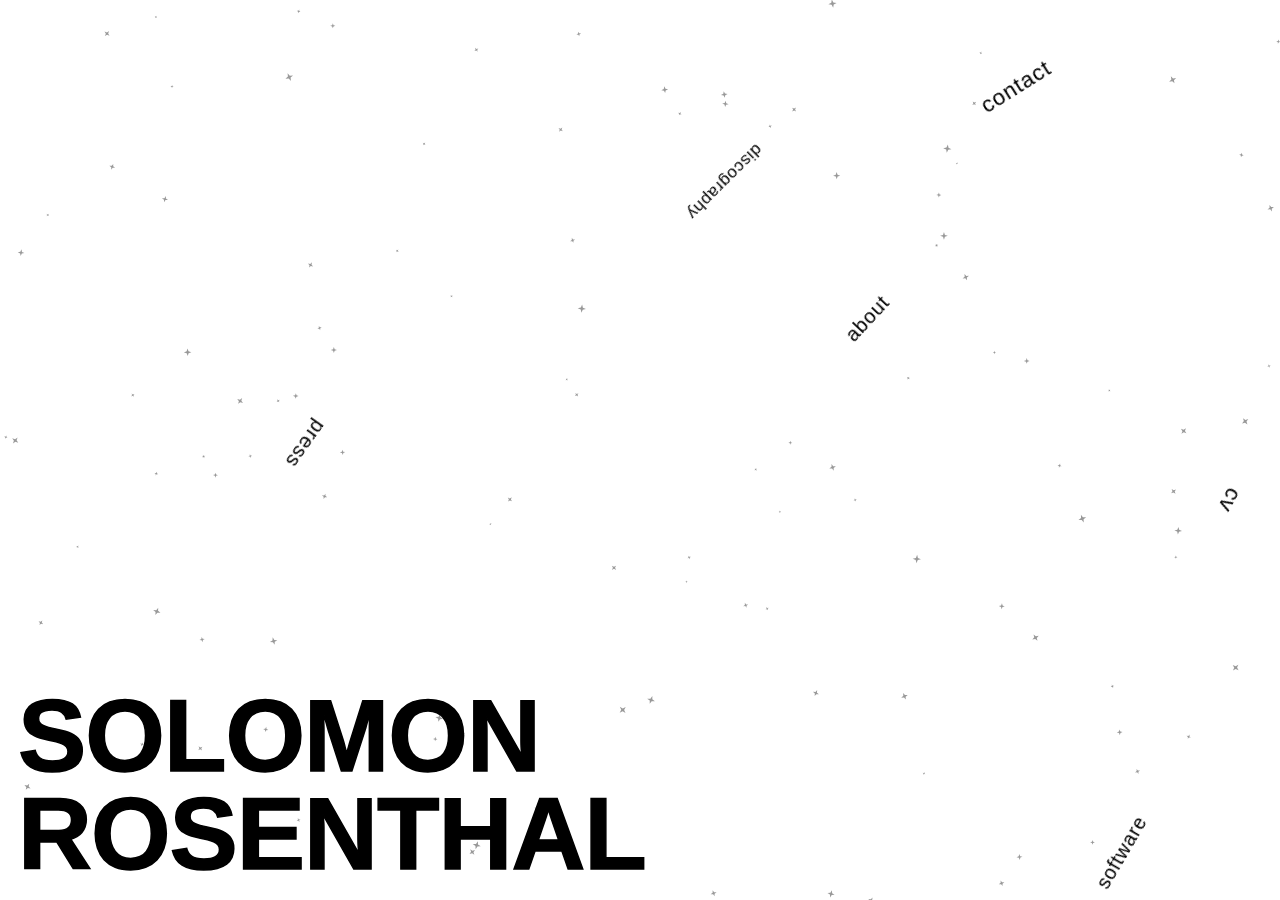
==== commit 392545da: "Update index.html Added recent show dates to CV" ====
--- a/index.html
+++ b/index.html
@@ -647,6 +647,10 @@
 ═══════════════════════════════════════════════════════ */
 const performances = {
     iris: [
+        "8.27.26 · Living Gallery, Brooklyn, NY",
+        "7.7.26 · Kwia, Berlin, DE",
+        "6.27.26 · Kiosk Radio, Brussels, BE",
+        "4.18.26 · Water and Power, Los Angeles CA",
         "9.13.25 · Heavy Manners, Los Angeles, CA",
         "6.8.25 · Cornwall, UK",
         "6.7.25 · Sheffield, UK",
@@ -728,6 +732,14 @@
         "2.5.22 · No House, Los Angeles, CA",
     ],
     glyss: [
+        "11.21.26 · Viva! Pomona, Pomona, CA",
+        "10.16.26 · Non Plus Ultra, Los Angeles, CA",
+        "10.13.26 · The Paramount, Los Angeles, CA",
+        "9.26.26 · Crashhaus, Los Angeles, CA",
+        "8.6.26 · Water and Power, Los Angeles, CA",
+        "6.14.26 · Mercury Cafe, San Fransisco, CA",
+        "5.20.26 · The Airliner, Los Angeles, CA",
+        "5.21.26 · Transplants, Palmdale, CA",
         "4.25.26 · Fat City, Los Angeles, CA",
         "4.18.26 · Egg Squared, Los Angeles, CA",
         "4.17.26 · The Woodbridge, Los Angeles, CA",
